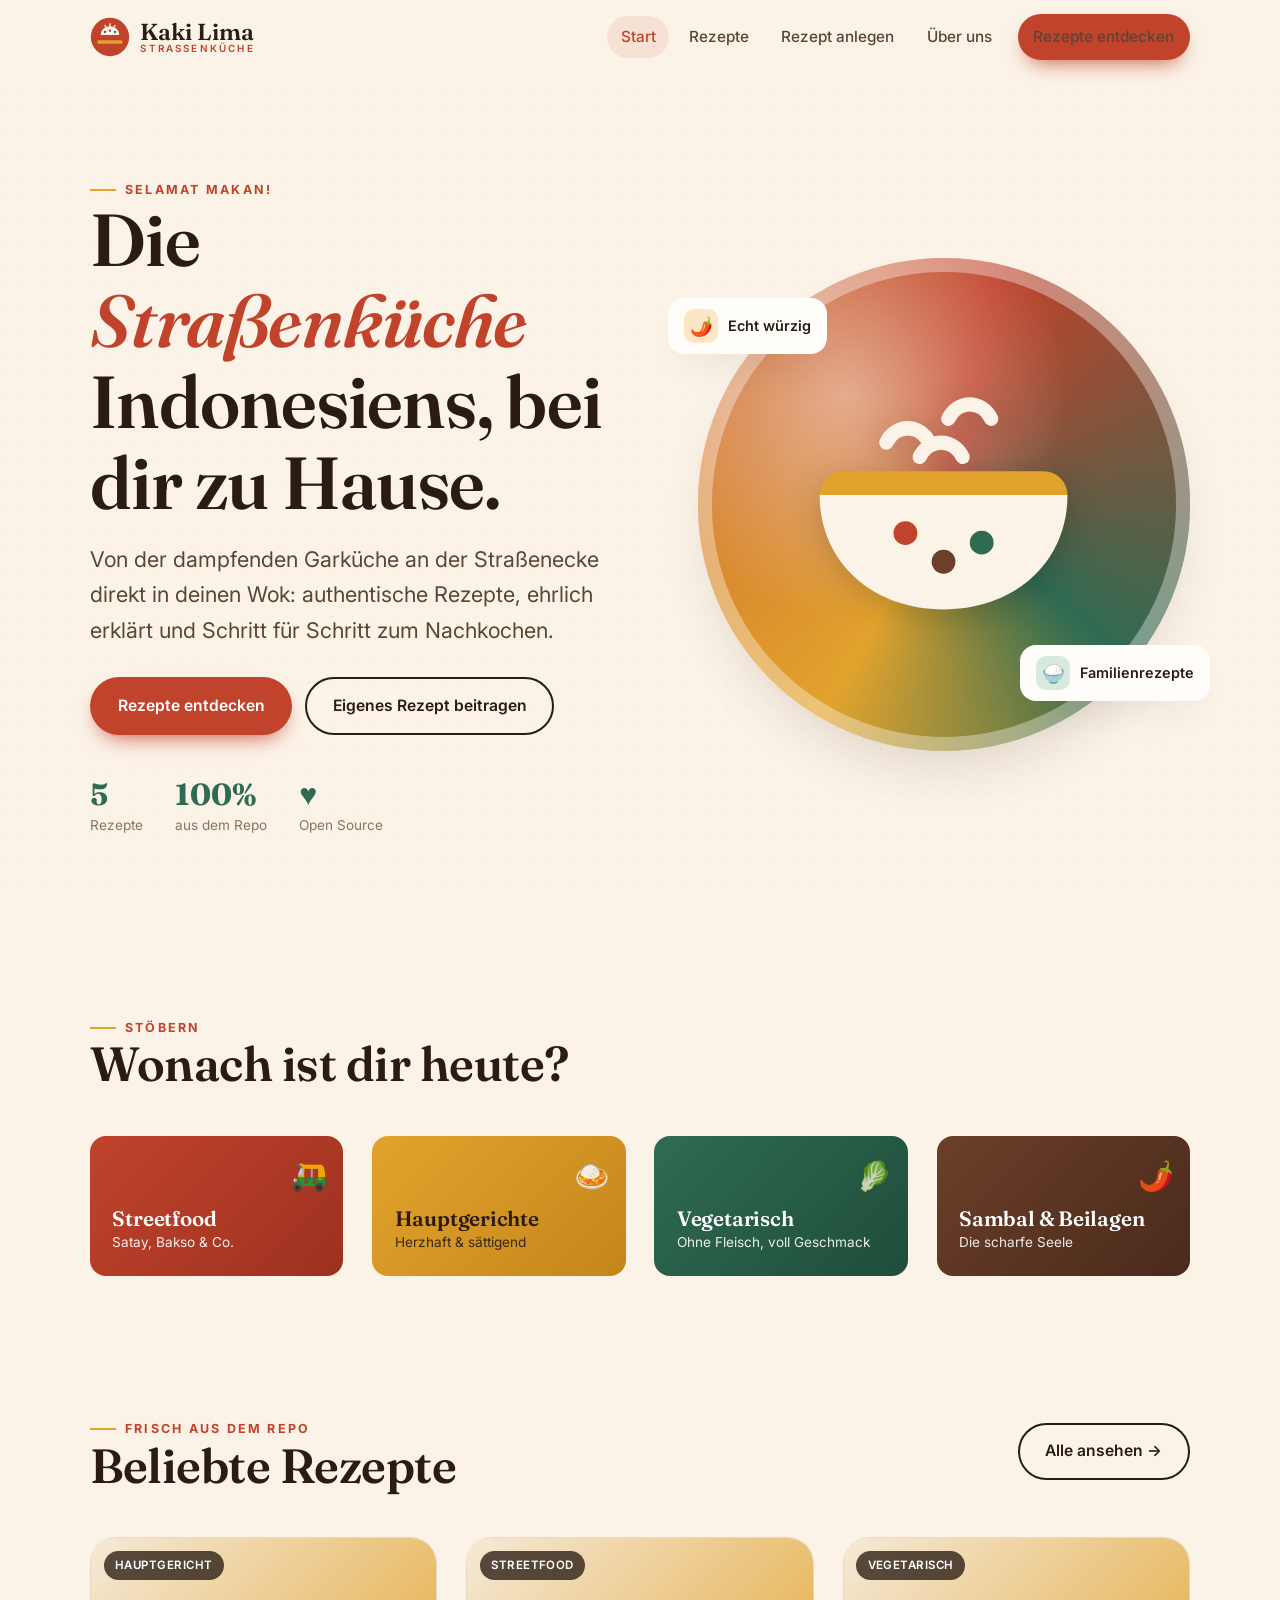
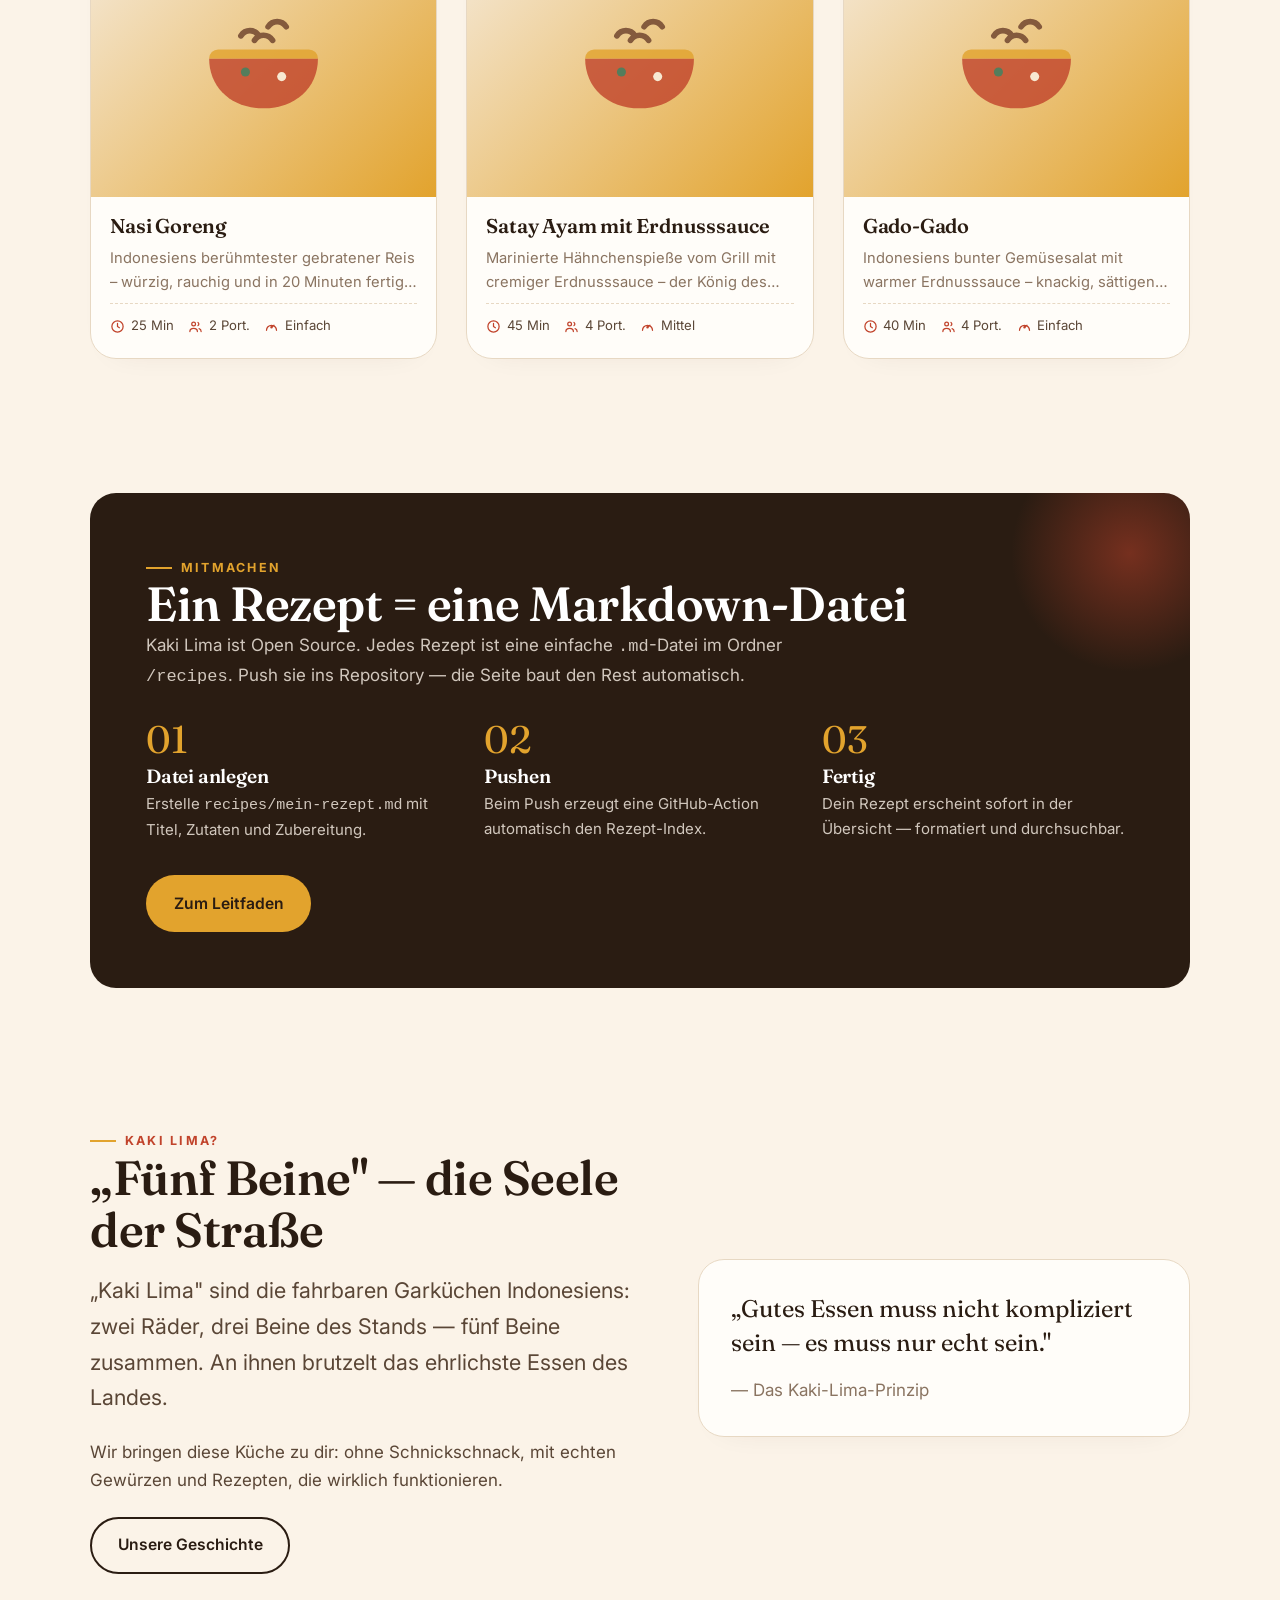
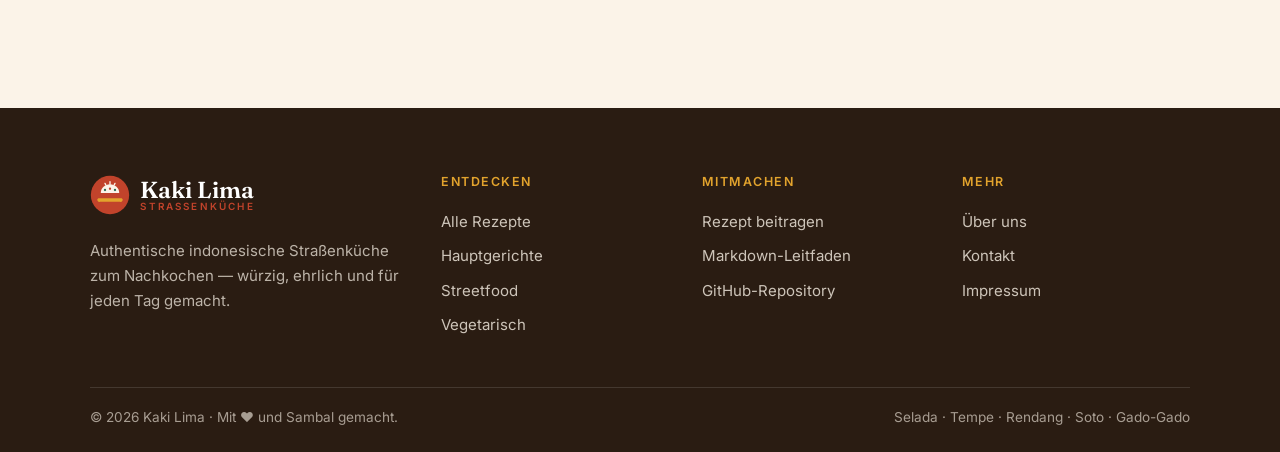
==== index.html @ 5ab4eb22 "Kaki Lima: Redesign mit Markdown-basiertem Rezept-System Neue statische Website für die indonesische" ====
<!DOCTYPE html>
<html lang="de">
<head>
  <meta charset="utf-8">
  <meta name="viewport" content="width=device-width, initial-scale=1">
  <title>Kaki Lima · Indonesische Straßenküche zum Nachkochen</title>
  <meta name="description" content="Würzige, ehrliche Rezepte der indonesischen Straßenküche — Nasi Goreng, Rendang, Satay & mehr. Zum Nachkochen für jeden Tag.">
  <link rel="icon" href="data:image/svg+xml,%3Csvg xmlns='http://www.w3.org/2000/svg' viewBox='0 0 48 48'%3E%3Ccircle cx='24' cy='24' r='23' fill='%23c1432b'/%3E%3Cpath d='M10 28h28a2 2 0 0 1-2 4H12a2 2 0 0 1-2-4z' fill='%23e2a32d'/%3E%3C/svg%3E">
  <link rel="preconnect" href="https://fonts.googleapis.com">
  <link rel="preconnect" href="https://fonts.gstatic.com" crossorigin>
  <link href="https://fonts.googleapis.com/css2?family=Fraunces:ital,opsz,wght@0,9..144,500;0,9..144,600;1,9..144,500&family=Inter:wght@400;500;600;700&display=swap" rel="stylesheet">
  <link rel="stylesheet" href="css/styles.css">
</head>
<body>
  <div id="site-header-slot"></div>

  <main>
    <!-- Hero -->
    <section class="hero">
      <div class="wrap hero-grid">
        <div class="reveal">
          <p class="eyebrow">Selamat makan!</p>
          <h1>Die <span class="accent">Straßenküche</span> Indonesiens, bei dir zu&nbsp;Hause.</h1>
          <p class="lead">Von der dampfenden Garküche an der Straßenecke direkt in deinen Wok: authentische Rezepte, ehrlich erklärt und Schritt für Schritt zum Nachkochen.</p>
          <div class="hero-actions">
            <a class="btn btn--primary" href="rezepte.html">Rezepte entdecken</a>
            <a class="btn btn--ghost" href="leitfaden.html">Eigenes Rezept beitragen</a>
          </div>
          <div class="hero-stats">
            <div class="stat"><strong id="statCount">—</strong><span>Rezepte</span></div>
            <div class="stat"><strong>100%</strong><span>aus dem Repo</span></div>
            <div class="stat"><strong>♥</strong><span>Open Source</span></div>
          </div>
        </div>
        <div class="hero-visual reveal">
          <div class="hero-bowl">
            <svg viewBox="0 0 64 64" fill="none" aria-hidden="true">
              <path d="M6 30h52c0 14-11 24-26 24S6 44 6 30z" fill="#fbf3e8"/>
              <path d="M6 30h52a5 5 0 0 0-5-5H11a5 5 0 0 0-5 5z" fill="#e2a32d"/>
              <path d="M20 19c2-4 7-4 9 0M33 14c2-4 7-4 9 0M27 22c2-4 7-4 9 0" stroke="#fbf3e8" stroke-width="3" stroke-linecap="round"/>
              <circle cx="24" cy="38" r="2.5" fill="#c1432b"/>
              <circle cx="40" cy="40" r="2.5" fill="#2f6b52"/>
              <circle cx="32" cy="44" r="2.5" fill="#6b3f2a"/>
            </svg>
          </div>
          <div class="hero-badge hero-badge--a"><span class="dot" style="background:#fde6c4">🌶️</span> Echt würzig</div>
          <div class="hero-badge hero-badge--b"><span class="dot" style="background:#d7eadf">🍚</span> Familienrezepte</div>
        </div>
      </div>
    </section>

    <!-- Categories -->
    <section class="section--tight">
      <div class="wrap">
        <div class="section-head">
          <p class="eyebrow">Stöbern</p>
          <h2>Wonach ist dir heute?</h2>
        </div>
        <div class="grid grid--4">
          <a class="cat-tile reveal" href="rezepte.html?cat=Streetfood"><span class="ico">🛺</span><h3>Streetfood</h3><span>Satay, Bakso & Co.</span></a>
          <a class="cat-tile reveal" href="rezepte.html?cat=Hauptgericht"><span class="ico">🍛</span><h3>Hauptgerichte</h3><span>Herzhaft & sättigend</span></a>
          <a class="cat-tile reveal" href="rezepte.html?cat=Vegetarisch"><span class="ico">🥬</span><h3>Vegetarisch</h3><span>Ohne Fleisch, voll Geschmack</span></a>
          <a class="cat-tile reveal" href="rezepte.html?cat=Sambal &amp; Beilagen"><span class="ico">🌶️</span><h3>Sambal &amp; Beilagen</h3><span>Die scharfe Seele</span></a>
        </div>
      </div>
    </section>

    <!-- Featured recipes -->
    <section class="section--tight">
      <div class="wrap">
        <div class="toolbar">
          <div class="section-head" style="margin-bottom:0">
            <p class="eyebrow">Frisch aus dem Repo</p>
            <h2>Beliebte Rezepte</h2>
          </div>
          <a class="btn btn--ghost" href="rezepte.html">Alle ansehen →</a>
        </div>
        <div class="grid grid--3" id="featuredGrid"></div>
      </div>
    </section>

    <!-- How it works -->
    <section class="section--tight">
      <div class="wrap">
        <div class="band reveal">
          <p class="eyebrow" style="color:var(--c-turmeric)">Mitmachen</p>
          <h2>Ein Rezept = eine Markdown-Datei</h2>
          <p style="max-width:60ch">Kaki Lima ist Open Source. Jedes Rezept ist eine einfache <code>.md</code>-Datei im Ordner <code>/recipes</code>. Push sie ins Repository — die Seite baut den Rest automatisch.</p>
          <div class="steps">
            <div class="step">
              <div class="num">01</div>
              <h3>Datei anlegen</h3>
              <p>Erstelle <code>recipes/mein-rezept.md</code> mit Titel, Zutaten und Zubereitung.</p>
            </div>
            <div class="step">
              <div class="num">02</div>
              <h3>Pushen</h3>
              <p>Beim Push erzeugt eine GitHub-Action automatisch den Rezept-Index.</p>
            </div>
            <div class="step">
              <div class="num">03</div>
              <h3>Fertig</h3>
              <p>Dein Rezept erscheint sofort in der Übersicht — formatiert und durchsuchbar.</p>
            </div>
          </div>
          <div style="margin-top:2rem"><a class="btn btn--gold" href="leitfaden.html">Zum Leitfaden</a></div>
        </div>
      </div>
    </section>

    <!-- Story strip -->
    <section class="section--tight">
      <div class="wrap hero-grid" style="align-items:center">
        <div class="reveal">
          <p class="eyebrow">Kaki Lima?</p>
          <h2>„Fünf Beine" — die Seele der Straße</h2>
          <p class="lead" style="margin-block:1rem 1.4rem">„Kaki Lima" sind die fahrbaren Garküchen Indonesiens: zwei Räder, drei Beine des Stands — fünf Beine zusammen. An ihnen brutzelt das ehrlichste Essen des Landes.</p>
          <p>Wir bringen diese Küche zu dir: ohne Schnickschnack, mit echten Gewürzen und Rezepten, die wirklich funktionieren.</p>
          <p style="margin-top:1.4rem"><a class="btn btn--ghost" href="ueber-uns.html">Unsere Geschichte</a></p>
        </div>
        <div class="reveal">
          <div class="card" style="padding:2rem">
            <blockquote style="font-family:var(--f-display);font-size:1.5rem;line-height:1.4;color:var(--c-ink)">„Gutes Essen muss nicht kompliziert sein — es muss nur echt sein."</blockquote>
            <p style="margin-top:1rem;color:var(--c-muted)">— Das Kaki-Lima-Prinzip</p>
          </div>
        </div>
      </div>
    </section>
  </main>

  <div id="site-footer-slot"></div>

  <script src="js/markdown.js"></script>
  <script src="js/site.js"></script>
  <script src="js/recipes-data.js"></script>
  <script src="js/home.js"></script>
</body>
</html>
---- css/styles.css ----
/* =========================================================================
   Kaki Lima — Indonesische Straßenküche
   Design system & global styles
   ========================================================================= */

/* ---------- Design tokens ---------- */
:root {
  /* Spice palette */
  --c-cream:      #fbf3e8;
  --c-cream-2:    #f5e9d7;
  --c-paper:      #fffdf9;
  --c-ink:        #2a1c12;
  --c-ink-soft:   #5a4636;
  --c-muted:      #8a7461;

  --c-chili:      #c1432b;   /* primary  – sambal red      */
  --c-chili-dk:   #9c3120;
  --c-turmeric:   #e2a32d;   /* secondary – kurkuma gold   */
  --c-turmeric-dk:#c4861a;
  --c-pandan:     #2f6b52;   /* accent   – pandan green    */
  --c-pandan-dk:  #1f4d3a;
  --c-clove:      #6b3f2a;   /* warm brown                 */

  --c-line:       #e7d8c3;
  --c-shadow:     rgba(60, 36, 18, 0.12);
  --c-shadow-lg:  rgba(60, 36, 18, 0.18);

  /* Type */
  --f-display: "Fraunces", "Georgia", serif;
  --f-body:    "Inter", system-ui, -apple-system, "Segoe UI", sans-serif;

  /* Rhythm */
  --maxw: 1180px;
  --radius:   16px;
  --radius-sm: 10px;
  --radius-lg: 26px;

  --space-1: .35rem;
  --space-2: .7rem;
  --space-3: 1.1rem;
  --space-4: 1.8rem;
  --space-5: 2.8rem;
  --space-6: 4.2rem;
  --space-7: 6.5rem;

  --ease: cubic-bezier(.2, .7, .2, 1);
}

/* ---------- Reset ---------- */
*, *::before, *::after { box-sizing: border-box; }
* { margin: 0; }
html { scroll-behavior: smooth; -webkit-text-size-adjust: 100%; }
body {
  font-family: var(--f-body);
  color: var(--c-ink);
  background: var(--c-cream);
  line-height: 1.65;
  font-size: 17px;
  -webkit-font-smoothing: antialiased;
  text-rendering: optimizeLegibility;
  overflow-x: hidden;
}
img, svg { display: block; max-width: 100%; }
a { color: inherit; text-decoration: none; }
button { font: inherit; cursor: pointer; }
ul { list-style: none; padding: 0; }

/* ---------- Batik-ish background texture ---------- */
body::before {
  content: "";
  position: fixed;
  inset: 0;
  z-index: -1;
  pointer-events: none;
  opacity: .5;
  background-image:
    radial-gradient(circle at 1px 1px, rgba(107, 63, 42, .07) 1px, transparent 0);
  background-size: 22px 22px;
}

/* ---------- Layout helpers ---------- */
.wrap { width: 100%; max-width: var(--maxw); margin-inline: auto; padding-inline: clamp(1.1rem, 4vw, 2.5rem); }
.section { padding-block: var(--space-7); }
.section--tight { padding-block: var(--space-6); }
.center { text-align: center; }
.flow > * + * { margin-top: var(--space-3); }

/* ---------- Typography ---------- */
h1, h2, h3, h4 { font-family: var(--f-display); font-weight: 600; line-height: 1.1; letter-spacing: -.01em; color: var(--c-ink); }
h1 { font-size: clamp(2.6rem, 6vw, 4.6rem); }
h2 { font-size: clamp(2rem, 4vw, 3rem); }
h3 { font-size: clamp(1.3rem, 2.4vw, 1.7rem); }
p  { color: var(--c-ink-soft); }
.lead { font-size: clamp(1.1rem, 2vw, 1.35rem); color: var(--c-ink-soft); max-width: 60ch; }

.eyebrow {
  font-family: var(--f-body);
  font-weight: 700;
  text-transform: uppercase;
  letter-spacing: .18em;
  font-size: .78rem;
  color: var(--c-chili);
  display: inline-flex;
  align-items: center;
  gap: .55rem;
}
.eyebrow::before {
  content: "";
  width: 26px; height: 2px;
  background: var(--c-turmeric);
  display: inline-block;
}

.section-head { max-width: 56ch; margin-bottom: var(--space-5); }
.section-head.center { margin-inline: auto; }

/* ---------- Buttons ---------- */
.btn {
  display: inline-flex; align-items: center; justify-content: center; gap: .6rem;
  padding: .85rem 1.6rem;
  border-radius: 999px;
  font-weight: 600;
  font-size: .98rem;
  border: 2px solid transparent;
  transition: transform .25s var(--ease), box-shadow .25s var(--ease), background .25s, color .25s;
  white-space: nowrap;
}
.btn:active { transform: translateY(1px); }
.btn--primary { background: var(--c-chili); color: #fff; box-shadow: 0 10px 22px -10px var(--c-chili); }
.btn--primary:hover { background: var(--c-chili-dk); transform: translateY(-2px); box-shadow: 0 16px 28px -12px var(--c-chili); }
.btn--ghost { background: transparent; border-color: var(--c-ink); color: var(--c-ink); }
.btn--ghost:hover { background: var(--c-ink); color: var(--c-cream); transform: translateY(-2px); }
.btn--gold { background: var(--c-turmeric); color: var(--c-ink); }
.btn--gold:hover { background: var(--c-turmeric-dk); transform: translateY(-2px); }

/* ---------- Header / nav ---------- */
.site-header {
  position: sticky; top: 0; z-index: 50;
  background: color-mix(in srgb, var(--c-cream) 88%, transparent);
  backdrop-filter: blur(10px);
  border-bottom: 1px solid transparent;
  transition: border-color .3s, box-shadow .3s, background .3s;
}
.site-header.is-scrolled {
  border-bottom-color: var(--c-line);
  box-shadow: 0 6px 24px -18px var(--c-shadow-lg);
}
.nav { display: flex; align-items: center; justify-content: space-between; gap: 1rem; padding-block: .9rem; }
.brand { display: inline-flex; align-items: center; gap: .65rem; font-family: var(--f-display); font-weight: 600; font-size: 1.45rem; color: var(--c-ink); }
.brand .brand-mark { flex: 0 0 auto; }
.brand small { display: block; font-family: var(--f-body); font-weight: 600; font-size: .62rem; letter-spacing: .22em; text-transform: uppercase; color: var(--c-chili); margin-top: 1px; }
.brand-name { line-height: 1; }

.nav-links { display: flex; align-items: center; gap: .35rem; }
.nav-links a {
  padding: .5rem .85rem; border-radius: 999px; font-weight: 500; font-size: .96rem; color: var(--c-ink-soft);
  transition: color .2s, background .2s;
}
.nav-links a:hover { color: var(--c-ink); background: var(--c-cream-2); }
.nav-links a.is-active { color: var(--c-chili); background: color-mix(in srgb, var(--c-chili) 10%, transparent); }
.nav-cta { margin-left: .4rem; }

.nav-toggle { display: none; background: none; border: 0; padding: .4rem; color: var(--c-ink); }
.nav-toggle svg { width: 28px; height: 28px; }

/* ---------- Hero ---------- */
.hero { position: relative; overflow: hidden; padding-block: clamp(3rem, 8vw, 6rem) var(--space-7); }
.hero-grid { display: grid; grid-template-columns: 1.05fr .95fr; gap: clamp(2rem, 5vw, 4rem); align-items: center; }
.hero h1 { margin-bottom: var(--space-3); }
.hero h1 .accent { color: var(--c-chili); font-style: italic; }
.hero .lead { margin-bottom: var(--space-4); }
.hero-actions { display: flex; flex-wrap: wrap; gap: .8rem; }
.hero-stats { display: flex; gap: 2rem; margin-top: var(--space-5); }
.hero-stats .stat strong { font-family: var(--f-display); font-size: 1.9rem; color: var(--c-pandan); display: block; line-height: 1; }
.hero-stats .stat span { font-size: .85rem; color: var(--c-muted); }

.hero-visual { position: relative; }
.hero-bowl {
  aspect-ratio: 1; border-radius: 50%;
  background:
    radial-gradient(circle at 30% 28%, #fff7, transparent 45%),
    conic-gradient(from 210deg, var(--c-turmeric), var(--c-chili) 45%, var(--c-pandan) 78%, var(--c-turmeric));
  box-shadow: 0 30px 60px -24px var(--c-shadow-lg), inset 0 0 0 14px rgba(255,255,255,.35);
  display: grid; place-items: center;
  position: relative;
  animation: floaty 7s var(--ease) infinite;
}
.hero-bowl svg { width: 62%; height: 62%; filter: drop-shadow(0 8px 16px rgba(0,0,0,.18)); }
.hero-badge {
  position: absolute; background: var(--c-paper); border-radius: var(--radius);
  box-shadow: 0 18px 40px -20px var(--c-shadow-lg); padding: .7rem 1rem; display: flex; align-items: center; gap: .6rem;
  font-weight: 600; font-size: .9rem;
}
.hero-badge .dot { width: 34px; height: 34px; border-radius: 10px; display: grid; place-items: center; font-size: 1.15rem; }
.hero-badge--a { top: 8%; left: -6%; animation: floaty 6s var(--ease) infinite; }
.hero-badge--b { bottom: 10%; right: -4%; animation: floaty 8s var(--ease) infinite reverse; }

@keyframes floaty { 0%,100% { transform: translateY(0); } 50% { transform: translateY(-12px); } }

/* ---------- Generic cards ---------- */
.grid { display: grid; gap: clamp(1.1rem, 2.5vw, 1.8rem); }
.grid--3 { grid-template-columns: repeat(3, 1fr); }
.grid--2 { grid-template-columns: repeat(2, 1fr); }
.grid--4 { grid-template-columns: repeat(4, 1fr); }

.card {
  background: var(--c-paper); border: 1px solid var(--c-line); border-radius: var(--radius-lg);
  overflow: hidden; box-shadow: 0 14px 30px -26px var(--c-shadow);
  transition: transform .3s var(--ease), box-shadow .3s var(--ease), border-color .3s;
  display: flex; flex-direction: column;
}
.card:hover { transform: translateY(-6px); box-shadow: 0 26px 46px -28px var(--c-shadow-lg); border-color: var(--c-turmeric); }

/* ---------- Recipe cards ---------- */
.recipe-card { height: 100%; }
.recipe-card a { display: flex; flex-direction: column; height: 100%; }
.recipe-card .thumb {
  aspect-ratio: 4/3; position: relative; overflow: hidden;
  background: linear-gradient(135deg, var(--c-cream-2), var(--c-turmeric));
}
.recipe-card .thumb img { width: 100%; height: 100%; object-fit: cover; transition: transform .5s var(--ease); }
.recipe-card:hover .thumb img { transform: scale(1.06); }
.recipe-card .thumb .ph { width: 100%; height: 100%; display: grid; place-items: center; }
.recipe-card .thumb .ph svg { width: 42%; opacity: .8; }
.recipe-card .cat-pill {
  position: absolute; top: .8rem; left: .8rem;
  background: color-mix(in srgb, var(--c-ink) 78%, transparent); color: #fff;
  font-size: .72rem; font-weight: 600; letter-spacing: .04em; text-transform: uppercase;
  padding: .3rem .7rem; border-radius: 999px; backdrop-filter: blur(4px);
}
.recipe-card .body { padding: 1.1rem 1.2rem 1.3rem; display: flex; flex-direction: column; gap: .55rem; flex: 1; }
.recipe-card h3 { font-size: 1.25rem; }
.recipe-card p { font-size: .92rem; color: var(--c-muted); display: -webkit-box; -webkit-line-clamp: 2; -webkit-box-orient: vertical; overflow: hidden; }
.recipe-meta { display: flex; flex-wrap: wrap; gap: .9rem; margin-top: auto; padding-top: .7rem; border-top: 1px dashed var(--c-line); font-size: .82rem; color: var(--c-ink-soft); }
.recipe-meta span { display: inline-flex; align-items: center; gap: .35rem; }
.recipe-meta svg { width: 15px; height: 15px; color: var(--c-chili); }

/* ---------- Filters / search ---------- */
.toolbar { display: flex; flex-wrap: wrap; gap: 1rem; align-items: center; justify-content: space-between; margin-bottom: var(--space-5); }
.search {
  display: flex; align-items: center; gap: .6rem; background: var(--c-paper);
  border: 1px solid var(--c-line); border-radius: 999px; padding: .6rem 1.1rem; min-width: min(340px, 100%);
  transition: border-color .2s, box-shadow .2s;
}
.search:focus-within { border-color: var(--c-chili); box-shadow: 0 0 0 4px color-mix(in srgb, var(--c-chili) 14%, transparent); }
.search svg { width: 18px; height: 18px; color: var(--c-muted); flex: 0 0 auto; }
.search input { border: 0; outline: 0; background: transparent; flex: 1; font-size: .98rem; color: var(--c-ink); }
.chips { display: flex; flex-wrap: wrap; gap: .5rem; }
.chip {
  border: 1px solid var(--c-line); background: var(--c-paper); color: var(--c-ink-soft);
  padding: .45rem 1rem; border-radius: 999px; font-size: .88rem; font-weight: 500;
  transition: all .2s;
}
.chip:hover { border-color: var(--c-turmeric); color: var(--c-ink); }
.chip.is-active { background: var(--c-ink); color: var(--c-cream); border-color: var(--c-ink); }

.result-count { color: var(--c-muted); font-size: .9rem; margin-bottom: var(--space-3); }

/* Loading & empty states */
.state { text-align: center; padding: var(--space-6) 1rem; color: var(--c-muted); }
.state svg { width: 56px; opacity: .5; margin: 0 auto var(--space-3); }
.skeleton { background: var(--c-paper); border: 1px solid var(--c-line); border-radius: var(--radius-lg); height: 340px; overflow: hidden; position: relative; }
.skeleton::after { content: ""; position: absolute; inset: 0; background: linear-gradient(90deg, transparent, rgba(255,255,255,.65), transparent); transform: translateX(-100%); animation: shimmer 1.4s infinite; }
@keyframes shimmer { 100% { transform: translateX(100%); } }

/* ---------- Feature band ---------- */
.band { background: var(--c-ink); color: var(--c-cream); border-radius: var(--radius-lg); padding: clamp(2rem, 5vw, 3.5rem); position: relative; overflow: hidden; }
.band::after { content: ""; position: absolute; right: -60px; top: -60px; width: 240px; height: 240px; border-radius: 50%; background: radial-gradient(circle, var(--c-chili), transparent 70%); opacity: .5; }
.band h2 { color: #fff; }
.band p { color: color-mix(in srgb, var(--c-cream) 80%, transparent); }
.steps { display: grid; grid-template-columns: repeat(3, 1fr); gap: 1.6rem; margin-top: var(--space-4); }
.step .num { font-family: var(--f-display); font-size: 2.4rem; color: var(--c-turmeric); line-height: 1; }
.step h3 { color: #fff; font-size: 1.2rem; margin-block: .5rem .3rem; }
.step p { font-size: .94rem; }

/* ---------- Category tiles ---------- */
.cat-tile { position: relative; border-radius: var(--radius); padding: 1.4rem; min-height: 140px; display: flex; flex-direction: column; justify-content: flex-end; color: #fff; overflow: hidden; transition: transform .3s var(--ease); }
.cat-tile:hover { transform: translateY(-4px); }
.cat-tile h3 { color: #fff; font-size: 1.3rem; }
.cat-tile span { font-size: .85rem; opacity: .9; }
.cat-tile .ico { position: absolute; top: 1rem; right: 1rem; font-size: 1.8rem; opacity: .85; }
.cat-tile:nth-child(1) { background: linear-gradient(135deg, var(--c-chili), var(--c-chili-dk)); }
.cat-tile:nth-child(2) { background: linear-gradient(135deg, var(--c-turmeric), var(--c-turmeric-dk)); color: var(--c-ink); }
.cat-tile:nth-child(2) h3 { color: var(--c-ink); }
.cat-tile:nth-child(3) { background: linear-gradient(135deg, var(--c-pandan), var(--c-pandan-dk)); }
.cat-tile:nth-child(4) { background: linear-gradient(135deg, var(--c-clove), #4a2a1a); }

/* ---------- Single recipe ---------- */
.recipe-hero { display: grid; grid-template-columns: 1fr 1fr; gap: clamp(1.5rem, 4vw, 3rem); align-items: center; margin-bottom: var(--space-6); }
.recipe-hero .media { aspect-ratio: 4/3; border-radius: var(--radius-lg); overflow: hidden; box-shadow: 0 30px 60px -30px var(--c-shadow-lg); background: linear-gradient(135deg, var(--c-cream-2), var(--c-turmeric)); }
.recipe-hero .media img { width: 100%; height: 100%; object-fit: cover; }
.recipe-hero .media .ph { display: grid; place-items: center; height: 100%; }
.recipe-hero .media .ph svg { width: 40%; opacity: .7; }
.recipe-hero h1 { font-size: clamp(2.2rem, 5vw, 3.6rem); margin-block: .6rem 1rem; }
.crumbs { font-size: .88rem; color: var(--c-muted); display: flex; gap: .5rem; align-items: center; }
.crumbs a:hover { color: var(--c-chili); }

.facts { display: flex; flex-wrap: wrap; gap: 1.6rem; margin-top: var(--space-4); padding: 1.2rem 1.4rem; background: var(--c-paper); border: 1px solid var(--c-line); border-radius: var(--radius); }
.fact { display: flex; align-items: center; gap: .65rem; }
.fact .fi { width: 40px; height: 40px; border-radius: 12px; display: grid; place-items: center; background: color-mix(in srgb, var(--c-turmeric) 22%, transparent); color: var(--c-chili-dk); }
.fact .fi svg { width: 20px; height: 20px; }
.fact b { display: block; font-size: 1rem; color: var(--c-ink); }
.fact small { color: var(--c-muted); font-size: .78rem; text-transform: uppercase; letter-spacing: .06em; }

.recipe-tags { display: flex; flex-wrap: wrap; gap: .5rem; margin-top: var(--space-3); }
.tag { font-size: .82rem; background: var(--c-cream-2); color: var(--c-ink-soft); padding: .3rem .8rem; border-radius: 999px; }

/* recipe body layout */
.recipe-layout { display: grid; grid-template-columns: minmax(0, 1fr) minmax(0, 1.4fr); gap: clamp(1.6rem, 4vw, 3.4rem); align-items: start; }
.ingredients-box {
  position: sticky; top: 90px;
  background: var(--c-paper); border: 1px solid var(--c-line); border-radius: var(--radius-lg);
  padding: 1.6rem; box-shadow: 0 18px 40px -34px var(--c-shadow);
}
.ingredients-box h2 { font-size: 1.5rem; margin-bottom: 1rem; }
.markdown-body h2 { font-size: 1.7rem; margin-block: var(--space-4) var(--space-2); padding-bottom: .4rem; border-bottom: 2px solid var(--c-line); }
.markdown-body h3 { margin-block: var(--space-3) var(--space-1); }
.markdown-body p { margin-bottom: 1rem; }
.markdown-body ul, .markdown-body ol { padding-left: 0; margin-bottom: 1.2rem; }
.markdown-body ul li, .markdown-body ol li { position: relative; padding-left: 2.2rem; margin-bottom: .7rem; color: var(--c-ink-soft); }
.markdown-body ol { counter-reset: step; }
.markdown-body ol li::before {
  counter-increment: step; content: counter(step);
  position: absolute; left: 0; top: -1px;
  width: 1.7rem; height: 1.7rem; border-radius: 50%;
  background: var(--c-chili); color: #fff; font-size: .85rem; font-weight: 700;
  display: grid; place-items: center; font-family: var(--f-body);
}
.markdown-body ul li::before {
  content: ""; position: absolute; left: .55rem; top: .65rem;
  width: 8px; height: 8px; border-radius: 50%; background: var(--c-turmeric);
}
.ingredients-box ul li { padding-left: 1.7rem; border-bottom: 1px dashed var(--c-line); padding-bottom: .6rem; }
.markdown-body blockquote {
  border-left: 4px solid var(--c-turmeric); background: var(--c-cream-2);
  padding: 1rem 1.2rem; border-radius: 0 var(--radius-sm) var(--radius-sm) 0; margin-bottom: 1.2rem; font-style: italic;
}
.markdown-body img { border-radius: var(--radius); margin-block: 1.2rem; }
.markdown-body a { color: var(--c-chili); text-decoration: underline; text-underline-offset: 3px; }
.markdown-body code { background: var(--c-cream-2); padding: .1em .4em; border-radius: 5px; font-size: .9em; }
.markdown-body strong { color: var(--c-ink); }
.markdown-body table { width: 100%; border-collapse: collapse; margin-bottom: 1.2rem; }
.markdown-body th, .markdown-body td { text-align: left; padding: .6rem .8rem; border-bottom: 1px solid var(--c-line); }
.markdown-body th { font-family: var(--f-display); }

.recipe-foot { margin-top: var(--space-6); padding-top: var(--space-4); border-top: 1px solid var(--c-line); display: flex; flex-wrap: wrap; gap: 1rem; justify-content: space-between; align-items: center; }

/* ---------- Prose pages (guide/about) ---------- */
.prose { max-width: 75ch; margin-inline: auto; }
.prose h2 { margin-block: var(--space-5) var(--space-2); }
.prose h3 { margin-block: var(--space-4) var(--space-1); }
.prose p, .prose li { color: var(--c-ink-soft); }
.prose ul { padding-left: 1.4rem; list-style: disc; margin-bottom: 1.2rem; }
.prose ol { padding-left: 1.4rem; margin-bottom: 1.2rem; }
.prose li { margin-bottom: .5rem; }
.prose pre {
  background: var(--c-ink); color: #f3e9da; padding: 1.3rem 1.5rem; border-radius: var(--radius);
  overflow-x: auto; font-size: .9rem; line-height: 1.6; margin-block: 1.2rem;
  font-family: "SFMono-Regular", ui-monospace, "Menlo", monospace;
}
.prose pre code { background: none; color: inherit; padding: 0; }
.prose code { background: var(--c-cream-2); padding: .12em .4em; border-radius: 5px; font-size: .88em; }
.prose blockquote { border-left: 4px solid var(--c-turmeric); background: var(--c-cream-2); padding: 1rem 1.3rem; border-radius: 0 var(--radius-sm) var(--radius-sm) 0; margin-block: 1.2rem; }
.prose a { color: var(--c-chili); text-decoration: underline; text-underline-offset: 3px; }
.prose table { width: 100%; border-collapse: collapse; margin-block: 1.2rem; font-size: .95rem; }
.prose th, .prose td { text-align: left; padding: .6rem .9rem; border-bottom: 1px solid var(--c-line); }
.prose th { background: var(--c-cream-2); font-family: var(--f-display); }

.callout { background: color-mix(in srgb, var(--c-pandan) 10%, var(--c-paper)); border: 1px solid color-mix(in srgb, var(--c-pandan) 30%, transparent); border-left: 4px solid var(--c-pandan); border-radius: var(--radius-sm); padding: 1.1rem 1.3rem; margin-block: 1.4rem; }
.callout strong { color: var(--c-pandan-dk); }

/* ---------- Page header ---------- */
.page-head { text-align: center; padding-block: var(--space-6) var(--space-4); }
.page-head .lead { margin-inline: auto; }

/* ---------- Newsletter / CTA ---------- */
.cta-band { background: linear-gradient(135deg, var(--c-chili), var(--c-clove)); color: #fff; border-radius: var(--radius-lg); padding: clamp(2.2rem, 5vw, 3.6rem); text-align: center; }
.cta-band h2 { color: #fff; }
.cta-band p { color: rgba(255,255,255,.85); max-width: 50ch; margin-inline: auto; }
.cta-form { display: flex; gap: .6rem; max-width: 460px; margin: var(--space-4) auto 0; flex-wrap: wrap; }
.cta-form input { flex: 1; min-width: 200px; border: 0; border-radius: 999px; padding: .85rem 1.3rem; font-size: 1rem; }

/* ---------- Footer ---------- */
.site-footer { background: var(--c-ink); color: var(--c-cream); margin-top: var(--space-6); padding-block: var(--space-6) var(--space-4); }
.footer-grid { display: grid; grid-template-columns: 1.4fr 1fr 1fr 1fr; gap: 2rem; }
.site-footer .brand { color: #fff; }
.site-footer p { color: color-mix(in srgb, var(--c-cream) 70%, transparent); font-size: .94rem; }
.footer-col h4 { font-family: var(--f-body); text-transform: uppercase; letter-spacing: .12em; font-size: .78rem; color: var(--c-turmeric); margin-bottom: 1rem; }
.footer-col a { display: block; color: color-mix(in srgb, var(--c-cream) 78%, transparent); font-size: .94rem; padding-block: .3rem; transition: color .2s; }
.footer-col a:hover { color: #fff; }
.footer-bottom { margin-top: var(--space-5); padding-top: var(--space-3); border-top: 1px solid rgba(255,255,255,.12); display: flex; flex-wrap: wrap; gap: 1rem; justify-content: space-between; font-size: .85rem; color: color-mix(in srgb, var(--c-cream) 60%, transparent); }

/* ---------- Reveal on scroll ---------- */
.reveal { opacity: 0; transform: translateY(22px); transition: opacity .7s var(--ease), transform .7s var(--ease); }
.reveal.is-in { opacity: 1; transform: none; }

/* ---------- Responsive ---------- */
@media (max-width: 920px) {
  .hero-grid { grid-template-columns: 1fr; }
  .hero-visual { max-width: 420px; margin-inline: auto; order: -1; }
  .recipe-hero { grid-template-columns: 1fr; }
  .recipe-hero .media { order: -1; }
  .recipe-layout { grid-template-columns: 1fr; }
  .ingredients-box { position: static; }
  .grid--3, .grid--4 { grid-template-columns: repeat(2, 1fr); }
  .steps { grid-template-columns: 1fr; }
  .footer-grid { grid-template-columns: 1fr 1fr; }
}
@media (max-width: 640px) {
  body { font-size: 16px; }
  .nav-links {
    position: fixed; inset: 64px 0 auto 0; flex-direction: column; align-items: stretch; gap: .2rem;
    background: var(--c-cream); padding: 1rem clamp(1.1rem, 4vw, 2.5rem) 1.6rem; border-bottom: 1px solid var(--c-line);
    box-shadow: 0 20px 40px -24px var(--c-shadow-lg);
    transform: translateY(-130%); transition: transform .35s var(--ease); z-index: 40;
  }
  .nav-links.is-open { transform: none; }
  .nav-links a { padding: .8rem 1rem; }
  .nav-toggle { display: inline-flex; }
  .nav-cta { display: none; }
  .grid--3, .grid--4, .grid--2 { grid-template-columns: 1fr; }
  .hero-stats { gap: 1.2rem; }
  .facts { gap: 1rem; }
}

@media (prefers-reduced-motion: reduce) {
  *, *::before, *::after { animation: none !important; transition: none !important; }
  html { scroll-behavior: auto; }
  .reveal { opacity: 1; transform: none; }
}
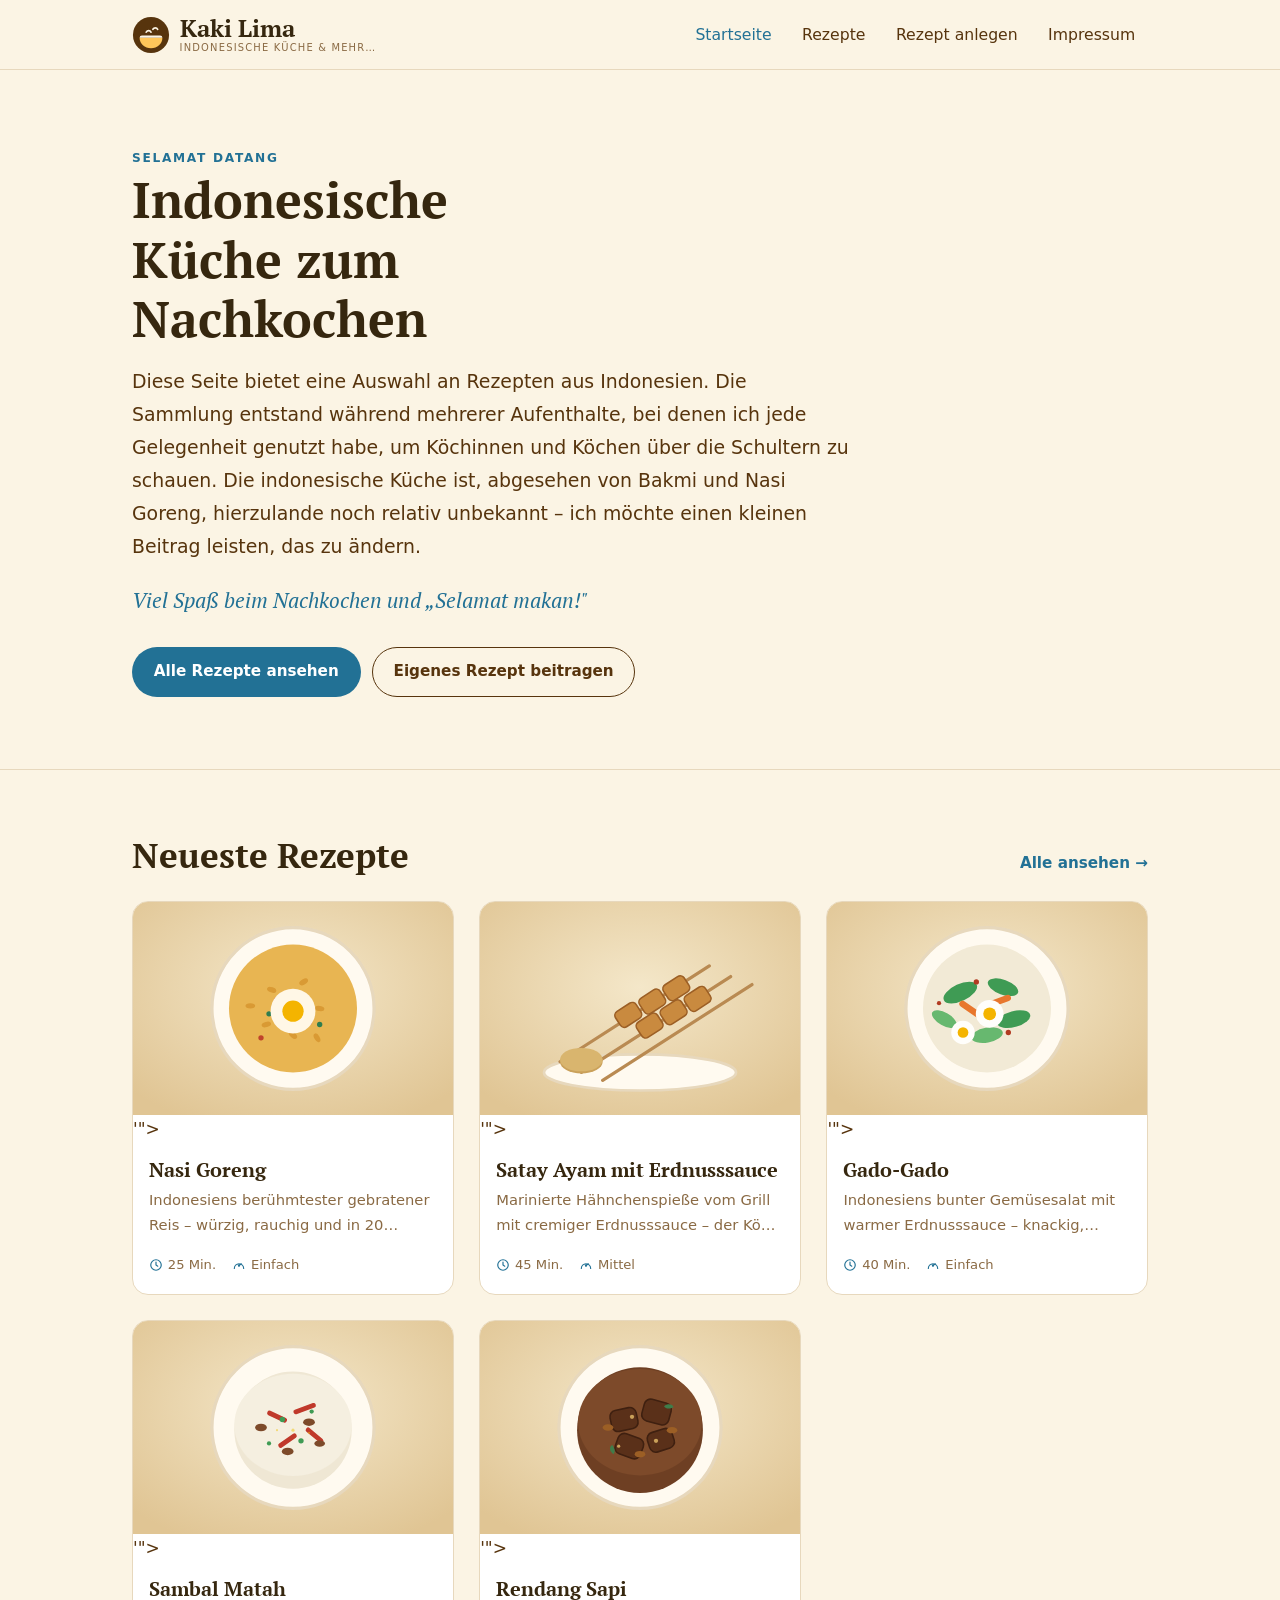
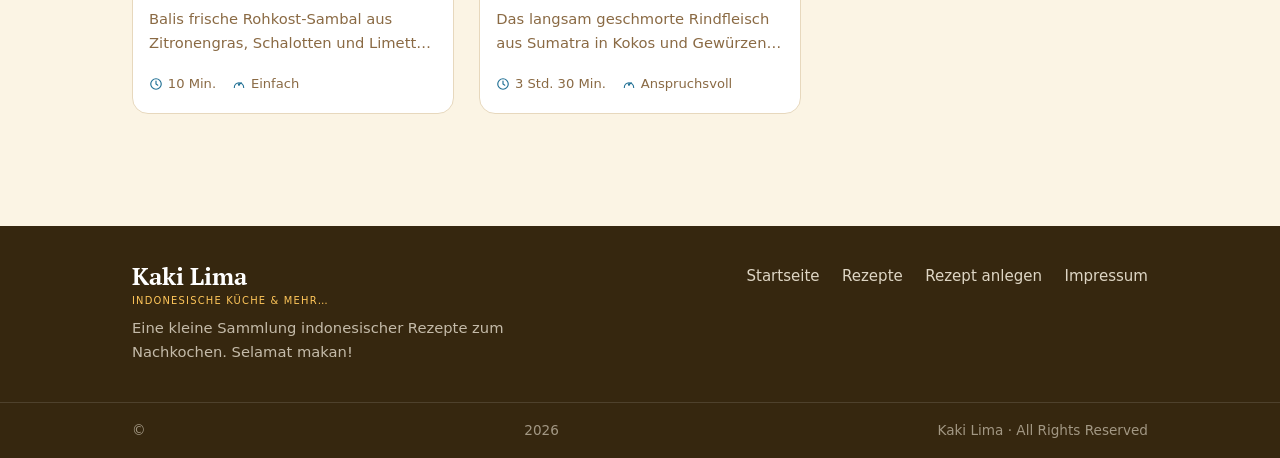
==== commit 2d524574: "Redesign: schlichter, warmer Rezeptblog (PT Serif) + Bilder Überarbeitung am Original kakilima.de or" ====
--- a/index.html
+++ b/index.html
@@ -3,134 +3,48 @@
 <head>
   <meta charset="utf-8">
   <meta name="viewport" content="width=device-width, initial-scale=1">
-  <title>Kaki Lima · Indonesische Straßenküche zum Nachkochen</title>
-  <meta name="description" content="Würzige, ehrliche Rezepte der indonesischen Straßenküche — Nasi Goreng, Rendang, Satay & mehr. Zum Nachkochen für jeden Tag.">
-  <link rel="icon" href="data:image/svg+xml,%3Csvg xmlns='http://www.w3.org/2000/svg' viewBox='0 0 48 48'%3E%3Ccircle cx='24' cy='24' r='23' fill='%23c1432b'/%3E%3Cpath d='M10 28h28a2 2 0 0 1-2 4H12a2 2 0 0 1-2-4z' fill='%23e2a32d'/%3E%3C/svg%3E">
+  <title>Kaki Lima – Indonesische Küche und mehr…</title>
+  <meta name="description" content="Eine Auswahl an Rezepten aus Indonesien zum Nachkochen. Selamat makan!">
+  <link rel="icon" href="data:image/svg+xml,%3Csvg xmlns='http://www.w3.org/2000/svg' viewBox='0 0 40 40'%3E%3Ccircle cx='20' cy='20' r='19' fill='%2357340d'/%3E%3Cpath d='M8 23h24c0 6.6-5.4 11-12 11S8 29.6 8 23z' fill='%23ffc65a'/%3E%3C/svg%3E">
   <link rel="preconnect" href="https://fonts.googleapis.com">
   <link rel="preconnect" href="https://fonts.gstatic.com" crossorigin>
-  <link href="https://fonts.googleapis.com/css2?family=Fraunces:ital,opsz,wght@0,9..144,500;0,9..144,600;1,9..144,500&family=Inter:wght@400;500;600;700&display=swap" rel="stylesheet">
+  <link href="https://fonts.googleapis.com/css2?family=PT+Serif:ital,wght@0,400;0,700;1,400;1,700&display=swap" rel="stylesheet">
   <link rel="stylesheet" href="css/styles.css">
 </head>
 <body>
   <div id="site-header-slot"></div>
 
   <main>
-    <!-- Hero -->
-    <section class="hero">
-      <div class="wrap hero-grid">
-        <div class="reveal">
-          <p class="eyebrow">Selamat makan!</p>
-          <h1>Die <span class="accent">Straßenküche</span> Indonesiens, bei dir zu&nbsp;Hause.</h1>
-          <p class="lead">Von der dampfenden Garküche an der Straßenecke direkt in deinen Wok: authentische Rezepte, ehrlich erklärt und Schritt für Schritt zum Nachkochen.</p>
-          <div class="hero-actions">
-            <a class="btn btn--primary" href="rezepte.html">Rezepte entdecken</a>
-            <a class="btn btn--ghost" href="leitfaden.html">Eigenes Rezept beitragen</a>
-          </div>
-          <div class="hero-stats">
-            <div class="stat"><strong id="statCount">—</strong><span>Rezepte</span></div>
-            <div class="stat"><strong>100%</strong><span>aus dem Repo</span></div>
-            <div class="stat"><strong>♥</strong><span>Open Source</span></div>
-          </div>
-        </div>
-        <div class="hero-visual reveal">
-          <div class="hero-bowl">
-            <svg viewBox="0 0 64 64" fill="none" aria-hidden="true">
-              <path d="M6 30h52c0 14-11 24-26 24S6 44 6 30z" fill="#fbf3e8"/>
-              <path d="M6 30h52a5 5 0 0 0-5-5H11a5 5 0 0 0-5 5z" fill="#e2a32d"/>
-              <path d="M20 19c2-4 7-4 9 0M33 14c2-4 7-4 9 0M27 22c2-4 7-4 9 0" stroke="#fbf3e8" stroke-width="3" stroke-linecap="round"/>
-              <circle cx="24" cy="38" r="2.5" fill="#c1432b"/>
-              <circle cx="40" cy="40" r="2.5" fill="#2f6b52"/>
-              <circle cx="32" cy="44" r="2.5" fill="#6b3f2a"/>
-            </svg>
-          </div>
-          <div class="hero-badge hero-badge--a"><span class="dot" style="background:#fde6c4">🌶️</span> Echt würzig</div>
-          <div class="hero-badge hero-badge--b"><span class="dot" style="background:#d7eadf">🍚</span> Familienrezepte</div>
+    <section class="intro">
+      <div class="wrap">
+        <span class="eyebrow">Selamat datang</span>
+        <h1>Indonesische Küche zum Nachkochen</h1>
+        <p>Diese Seite bietet eine Auswahl an Rezepten aus Indonesien. Die Sammlung entstand
+        während mehrerer Aufenthalte, bei denen ich jede Gelegenheit genutzt habe, um
+        Köchinnen und Köchen über die Schultern zu schauen. Die indonesische Küche ist,
+        abgesehen von Bakmi und Nasi Goreng, hierzulande noch relativ unbekannt – ich möchte
+        einen kleinen Beitrag leisten, das zu ändern.</p>
+        <p class="selamat">Viel Spaß beim Nachkochen und „Selamat makan!"</p>
+        <div class="intro-actions">
+          <a class="btn btn--primary" href="rezepte.html">Alle Rezepte ansehen</a>
+          <a class="btn btn--ghost" href="leitfaden.html">Eigenes Rezept beitragen</a>
         </div>
       </div>
     </section>
 
-    <!-- Categories -->
-    <section class="section--tight">
+    <section class="section">
       <div class="wrap">
-        <div class="section-head">
-          <p class="eyebrow">Stöbern</p>
-          <h2>Wonach ist dir heute?</h2>
+        <div class="head">
+          <h2>Neueste Rezepte</h2>
+          <a class="link" href="rezepte.html">Alle ansehen →</a>
         </div>
-        <div class="grid grid--4">
-          <a class="cat-tile reveal" href="rezepte.html?cat=Streetfood"><span class="ico">🛺</span><h3>Streetfood</h3><span>Satay, Bakso & Co.</span></a>
-          <a class="cat-tile reveal" href="rezepte.html?cat=Hauptgericht"><span class="ico">🍛</span><h3>Hauptgerichte</h3><span>Herzhaft & sättigend</span></a>
-          <a class="cat-tile reveal" href="rezepte.html?cat=Vegetarisch"><span class="ico">🥬</span><h3>Vegetarisch</h3><span>Ohne Fleisch, voll Geschmack</span></a>
-          <a class="cat-tile reveal" href="rezepte.html?cat=Sambal &amp; Beilagen"><span class="ico">🌶️</span><h3>Sambal &amp; Beilagen</h3><span>Die scharfe Seele</span></a>
-        </div>
-      </div>
-    </section>
-
-    <!-- Featured recipes -->
-    <section class="section--tight">
-      <div class="wrap">
-        <div class="toolbar">
-          <div class="section-head" style="margin-bottom:0">
-            <p class="eyebrow">Frisch aus dem Repo</p>
-            <h2>Beliebte Rezepte</h2>
-          </div>
-          <a class="btn btn--ghost" href="rezepte.html">Alle ansehen →</a>
-        </div>
-        <div class="grid grid--3" id="featuredGrid"></div>
-      </div>
-    </section>
-
-    <!-- How it works -->
-    <section class="section--tight">
-      <div class="wrap">
-        <div class="band reveal">
-          <p class="eyebrow" style="color:var(--c-turmeric)">Mitmachen</p>
-          <h2>Ein Rezept = eine Markdown-Datei</h2>
-          <p style="max-width:60ch">Kaki Lima ist Open Source. Jedes Rezept ist eine einfache <code>.md</code>-Datei im Ordner <code>/recipes</code>. Push sie ins Repository — die Seite baut den Rest automatisch.</p>
-          <div class="steps">
-            <div class="step">
-              <div class="num">01</div>
-              <h3>Datei anlegen</h3>
-              <p>Erstelle <code>recipes/mein-rezept.md</code> mit Titel, Zutaten und Zubereitung.</p>
-            </div>
-            <div class="step">
-              <div class="num">02</div>
-              <h3>Pushen</h3>
-              <p>Beim Push erzeugt eine GitHub-Action automatisch den Rezept-Index.</p>
-            </div>
-            <div class="step">
-              <div class="num">03</div>
-              <h3>Fertig</h3>
-              <p>Dein Rezept erscheint sofort in der Übersicht — formatiert und durchsuchbar.</p>
-            </div>
-          </div>
-          <div style="margin-top:2rem"><a class="btn btn--gold" href="leitfaden.html">Zum Leitfaden</a></div>
-        </div>
-      </div>
-    </section>
-
-    <!-- Story strip -->
-    <section class="section--tight">
-      <div class="wrap hero-grid" style="align-items:center">
-        <div class="reveal">
-          <p class="eyebrow">Kaki Lima?</p>
-          <h2>„Fünf Beine" — die Seele der Straße</h2>
-          <p class="lead" style="margin-block:1rem 1.4rem">„Kaki Lima" sind die fahrbaren Garküchen Indonesiens: zwei Räder, drei Beine des Stands — fünf Beine zusammen. An ihnen brutzelt das ehrlichste Essen des Landes.</p>
-          <p>Wir bringen diese Küche zu dir: ohne Schnickschnack, mit echten Gewürzen und Rezepten, die wirklich funktionieren.</p>
-          <p style="margin-top:1.4rem"><a class="btn btn--ghost" href="ueber-uns.html">Unsere Geschichte</a></p>
-        </div>
-        <div class="reveal">
-          <div class="card" style="padding:2rem">
-            <blockquote style="font-family:var(--f-display);font-size:1.5rem;line-height:1.4;color:var(--c-ink)">„Gutes Essen muss nicht kompliziert sein — es muss nur echt sein."</blockquote>
-            <p style="margin-top:1rem;color:var(--c-muted)">— Das Kaki-Lima-Prinzip</p>
-          </div>
-        </div>
+        <div class="grid" id="recipeGrid"></div>
       </div>
     </section>
   </main>
 
   <div id="site-footer-slot"></div>
 
-  <script src="js/markdown.js"></script>
   <script src="js/site.js"></script>
   <script src="js/recipes-data.js"></script>
   <script src="js/home.js"></script>
--- a/css/styles.css
+++ b/css/styles.css
@@ -1,430 +1,253 @@
 /* =========================================================================
-   Kaki Lima — Indonesische Straßenküche
-   Design system & global styles
+   Kaki Lima — Indonesische Küche & mehr…
+   Schlichter, warmer Rezeptblog. Editorial (PT Serif) + ruhige Brauntöne.
    ========================================================================= */
 
-/* ---------- Design tokens ---------- */
 :root {
-  /* Spice palette */
-  --c-cream:      #fbf3e8;
-  --c-cream-2:    #f5e9d7;
-  --c-paper:      #fffdf9;
-  --c-ink:        #2a1c12;
-  --c-ink-soft:   #5a4636;
-  --c-muted:      #8a7461;
-
-  --c-chili:      #c1432b;   /* primary  – sambal red      */
-  --c-chili-dk:   #9c3120;
-  --c-turmeric:   #e2a32d;   /* secondary – kurkuma gold   */
-  --c-turmeric-dk:#c4861a;
-  --c-pandan:     #2f6b52;   /* accent   – pandan green    */
-  --c-pandan-dk:  #1f4d3a;
-  --c-clove:      #6b3f2a;   /* warm brown                 */
-
-  --c-line:       #e7d8c3;
-  --c-shadow:     rgba(60, 36, 18, 0.12);
-  --c-shadow-lg:  rgba(60, 36, 18, 0.18);
-
-  /* Type */
-  --f-display: "Fraunces", "Georgia", serif;
-  --f-body:    "Inter", system-ui, -apple-system, "Segoe UI", sans-serif;
-
-  /* Rhythm */
-  --maxw: 1180px;
-  --radius:   16px;
-  --radius-sm: 10px;
-  --radius-lg: 26px;
-
-  --space-1: .35rem;
-  --space-2: .7rem;
-  --space-3: 1.1rem;
-  --space-4: 1.8rem;
-  --space-5: 2.8rem;
-  --space-6: 4.2rem;
-  --space-7: 6.5rem;
-
-  --ease: cubic-bezier(.2, .7, .2, 1);
-}
-
-/* ---------- Reset ---------- */
+  /* warm palette (aus dem Original abgeleitet) */
+  --paper:    #ffffff;
+  --cream:    #fbf4e4;
+  --cream-2:  #f4e9d2;
+  --amber:    #ffc65a;
+  --amber-dk: #e3a52f;
+  --brown:    #57340d;   /* Fließtext  */
+  --brown-dk: #36270f;   /* Überschriften */
+  --brown-soft:#8a6a44;  /* gedämpft   */
+  --teal:     #227195;   /* Akzent/Links */
+  --teal-dk:  #195a78;
+  --line:     #e7d8bd;
+  --shadow:   rgba(54, 39, 15, .10);
+
+  --f-serif: "PT Serif", Georgia, "Times New Roman", serif;
+  --f-sans:  system-ui, -apple-system, "Segoe UI", Roboto, Helvetica, Arial, sans-serif;
+
+  --maxw: 1080px;
+  --maxw-narrow: 760px;
+  --radius: 10px;
+  --radius-lg: 16px;
+}
+
 *, *::before, *::after { box-sizing: border-box; }
 * { margin: 0; }
-html { scroll-behavior: smooth; -webkit-text-size-adjust: 100%; }
+html { -webkit-text-size-adjust: 100%; scroll-behavior: smooth; }
 body {
-  font-family: var(--f-body);
-  color: var(--c-ink);
-  background: var(--c-cream);
+  font-family: var(--f-sans);
+  color: var(--brown);
+  background: var(--cream);
   line-height: 1.65;
   font-size: 17px;
   -webkit-font-smoothing: antialiased;
-  text-rendering: optimizeLegibility;
-  overflow-x: hidden;
 }
 img, svg { display: block; max-width: 100%; }
-a { color: inherit; text-decoration: none; }
+a { color: var(--teal); text-decoration: none; }
+a:hover { color: var(--teal-dk); }
 button { font: inherit; cursor: pointer; }
 ul { list-style: none; padding: 0; }
 
-/* ---------- Batik-ish background texture ---------- */
-body::before {
-  content: "";
-  position: fixed;
-  inset: 0;
-  z-index: -1;
-  pointer-events: none;
-  opacity: .5;
-  background-image:
-    radial-gradient(circle at 1px 1px, rgba(107, 63, 42, .07) 1px, transparent 0);
-  background-size: 22px 22px;
-}
-
-/* ---------- Layout helpers ---------- */
-.wrap { width: 100%; max-width: var(--maxw); margin-inline: auto; padding-inline: clamp(1.1rem, 4vw, 2.5rem); }
-.section { padding-block: var(--space-7); }
-.section--tight { padding-block: var(--space-6); }
+h1, h2, h3, h4 { font-family: var(--f-serif); color: var(--brown-dk); line-height: 1.2; font-weight: 700; }
+h1 { font-size: clamp(2.1rem, 5vw, 3.1rem); }
+h2 { font-size: clamp(1.6rem, 3.5vw, 2.2rem); }
+h3 { font-size: clamp(1.2rem, 2.4vw, 1.5rem); }
+p { color: var(--brown); }
+
+/* ---------- Layout ---------- */
+.wrap { width: 100%; max-width: var(--maxw); margin-inline: auto; padding-inline: clamp(1.1rem, 4vw, 2rem); }
+.narrow { max-width: var(--maxw-narrow); margin-inline: auto; }
+.section { padding-block: clamp(2.5rem, 6vw, 4rem); }
+.section--tight { padding-block: clamp(1.8rem, 4vw, 2.6rem); }
 .center { text-align: center; }
-.flow > * + * { margin-top: var(--space-3); }
-
-/* ---------- Typography ---------- */
-h1, h2, h3, h4 { font-family: var(--f-display); font-weight: 600; line-height: 1.1; letter-spacing: -.01em; color: var(--c-ink); }
-h1 { font-size: clamp(2.6rem, 6vw, 4.6rem); }
-h2 { font-size: clamp(2rem, 4vw, 3rem); }
-h3 { font-size: clamp(1.3rem, 2.4vw, 1.7rem); }
-p  { color: var(--c-ink-soft); }
-.lead { font-size: clamp(1.1rem, 2vw, 1.35rem); color: var(--c-ink-soft); max-width: 60ch; }
+.muted { color: var(--brown-soft); }
+.lead { font-size: 1.15rem; line-height: 1.7; color: var(--brown); }
 
 .eyebrow {
-  font-family: var(--f-body);
-  font-weight: 700;
-  text-transform: uppercase;
-  letter-spacing: .18em;
-  font-size: .78rem;
-  color: var(--c-chili);
-  display: inline-flex;
-  align-items: center;
-  gap: .55rem;
-}
-.eyebrow::before {
-  content: "";
-  width: 26px; height: 2px;
-  background: var(--c-turmeric);
-  display: inline-block;
-}
-
-.section-head { max-width: 56ch; margin-bottom: var(--space-5); }
-.section-head.center { margin-inline: auto; }
+  font-family: var(--f-sans); font-weight: 600; text-transform: uppercase;
+  letter-spacing: .14em; font-size: .76rem; color: var(--teal);
+}
 
 /* ---------- Buttons ---------- */
 .btn {
-  display: inline-flex; align-items: center; justify-content: center; gap: .6rem;
-  padding: .85rem 1.6rem;
-  border-radius: 999px;
-  font-weight: 600;
-  font-size: .98rem;
-  border: 2px solid transparent;
-  transition: transform .25s var(--ease), box-shadow .25s var(--ease), background .25s, color .25s;
-  white-space: nowrap;
-}
-.btn:active { transform: translateY(1px); }
-.btn--primary { background: var(--c-chili); color: #fff; box-shadow: 0 10px 22px -10px var(--c-chili); }
-.btn--primary:hover { background: var(--c-chili-dk); transform: translateY(-2px); box-shadow: 0 16px 28px -12px var(--c-chili); }
-.btn--ghost { background: transparent; border-color: var(--c-ink); color: var(--c-ink); }
-.btn--ghost:hover { background: var(--c-ink); color: var(--c-cream); transform: translateY(-2px); }
-.btn--gold { background: var(--c-turmeric); color: var(--c-ink); }
-.btn--gold:hover { background: var(--c-turmeric-dk); transform: translateY(-2px); }
-
-/* ---------- Header / nav ---------- */
-.site-header {
-  position: sticky; top: 0; z-index: 50;
-  background: color-mix(in srgb, var(--c-cream) 88%, transparent);
-  backdrop-filter: blur(10px);
-  border-bottom: 1px solid transparent;
-  transition: border-color .3s, box-shadow .3s, background .3s;
-}
-.site-header.is-scrolled {
-  border-bottom-color: var(--c-line);
-  box-shadow: 0 6px 24px -18px var(--c-shadow-lg);
-}
+  display: inline-flex; align-items: center; gap: .5rem;
+  padding: .7rem 1.3rem; border-radius: 999px; font-weight: 600; font-size: .95rem;
+  border: 1.5px solid transparent; transition: background .2s, color .2s, border-color .2s;
+  font-family: var(--f-sans);
+}
+.btn--primary { background: var(--teal); color: #fff; }
+.btn--primary:hover { background: var(--teal-dk); color: #fff; }
+.btn--ghost { border-color: var(--brown); color: var(--brown); }
+.btn--ghost:hover { background: var(--brown); color: var(--cream); }
+.btn--amber { background: var(--amber); color: var(--brown-dk); }
+.btn--amber:hover { background: var(--amber-dk); }
+
+/* ---------- Header ---------- */
+.site-header { background: var(--cream); border-bottom: 1px solid var(--line); position: sticky; top: 0; z-index: 50; }
 .nav { display: flex; align-items: center; justify-content: space-between; gap: 1rem; padding-block: .9rem; }
-.brand { display: inline-flex; align-items: center; gap: .65rem; font-family: var(--f-display); font-weight: 600; font-size: 1.45rem; color: var(--c-ink); }
-.brand .brand-mark { flex: 0 0 auto; }
-.brand small { display: block; font-family: var(--f-body); font-weight: 600; font-size: .62rem; letter-spacing: .22em; text-transform: uppercase; color: var(--c-chili); margin-top: 1px; }
-.brand-name { line-height: 1; }
-
-.nav-links { display: flex; align-items: center; gap: .35rem; }
-.nav-links a {
-  padding: .5rem .85rem; border-radius: 999px; font-weight: 500; font-size: .96rem; color: var(--c-ink-soft);
-  transition: color .2s, background .2s;
-}
-.nav-links a:hover { color: var(--c-ink); background: var(--c-cream-2); }
-.nav-links a.is-active { color: var(--c-chili); background: color-mix(in srgb, var(--c-chili) 10%, transparent); }
-.nav-cta { margin-left: .4rem; }
-
-.nav-toggle { display: none; background: none; border: 0; padding: .4rem; color: var(--c-ink); }
-.nav-toggle svg { width: 28px; height: 28px; }
-
-/* ---------- Hero ---------- */
-.hero { position: relative; overflow: hidden; padding-block: clamp(3rem, 8vw, 6rem) var(--space-7); }
-.hero-grid { display: grid; grid-template-columns: 1.05fr .95fr; gap: clamp(2rem, 5vw, 4rem); align-items: center; }
-.hero h1 { margin-bottom: var(--space-3); }
-.hero h1 .accent { color: var(--c-chili); font-style: italic; }
-.hero .lead { margin-bottom: var(--space-4); }
-.hero-actions { display: flex; flex-wrap: wrap; gap: .8rem; }
-.hero-stats { display: flex; gap: 2rem; margin-top: var(--space-5); }
-.hero-stats .stat strong { font-family: var(--f-display); font-size: 1.9rem; color: var(--c-pandan); display: block; line-height: 1; }
-.hero-stats .stat span { font-size: .85rem; color: var(--c-muted); }
-
-.hero-visual { position: relative; }
-.hero-bowl {
-  aspect-ratio: 1; border-radius: 50%;
-  background:
-    radial-gradient(circle at 30% 28%, #fff7, transparent 45%),
-    conic-gradient(from 210deg, var(--c-turmeric), var(--c-chili) 45%, var(--c-pandan) 78%, var(--c-turmeric));
-  box-shadow: 0 30px 60px -24px var(--c-shadow-lg), inset 0 0 0 14px rgba(255,255,255,.35);
-  display: grid; place-items: center;
-  position: relative;
-  animation: floaty 7s var(--ease) infinite;
-}
-.hero-bowl svg { width: 62%; height: 62%; filter: drop-shadow(0 8px 16px rgba(0,0,0,.18)); }
-.hero-badge {
-  position: absolute; background: var(--c-paper); border-radius: var(--radius);
-  box-shadow: 0 18px 40px -20px var(--c-shadow-lg); padding: .7rem 1rem; display: flex; align-items: center; gap: .6rem;
-  font-weight: 600; font-size: .9rem;
-}
-.hero-badge .dot { width: 34px; height: 34px; border-radius: 10px; display: grid; place-items: center; font-size: 1.15rem; }
-.hero-badge--a { top: 8%; left: -6%; animation: floaty 6s var(--ease) infinite; }
-.hero-badge--b { bottom: 10%; right: -4%; animation: floaty 8s var(--ease) infinite reverse; }
-
-@keyframes floaty { 0%,100% { transform: translateY(0); } 50% { transform: translateY(-12px); } }
-
-/* ---------- Generic cards ---------- */
-.grid { display: grid; gap: clamp(1.1rem, 2.5vw, 1.8rem); }
-.grid--3 { grid-template-columns: repeat(3, 1fr); }
-.grid--2 { grid-template-columns: repeat(2, 1fr); }
-.grid--4 { grid-template-columns: repeat(4, 1fr); }
-
-.card {
-  background: var(--c-paper); border: 1px solid var(--c-line); border-radius: var(--radius-lg);
-  overflow: hidden; box-shadow: 0 14px 30px -26px var(--c-shadow);
-  transition: transform .3s var(--ease), box-shadow .3s var(--ease), border-color .3s;
-  display: flex; flex-direction: column;
-}
-.card:hover { transform: translateY(-6px); box-shadow: 0 26px 46px -28px var(--c-shadow-lg); border-color: var(--c-turmeric); }
-
-/* ---------- Recipe cards ---------- */
-.recipe-card { height: 100%; }
-.recipe-card a { display: flex; flex-direction: column; height: 100%; }
-.recipe-card .thumb {
-  aspect-ratio: 4/3; position: relative; overflow: hidden;
-  background: linear-gradient(135deg, var(--c-cream-2), var(--c-turmeric));
-}
-.recipe-card .thumb img { width: 100%; height: 100%; object-fit: cover; transition: transform .5s var(--ease); }
-.recipe-card:hover .thumb img { transform: scale(1.06); }
-.recipe-card .thumb .ph { width: 100%; height: 100%; display: grid; place-items: center; }
-.recipe-card .thumb .ph svg { width: 42%; opacity: .8; }
-.recipe-card .cat-pill {
-  position: absolute; top: .8rem; left: .8rem;
-  background: color-mix(in srgb, var(--c-ink) 78%, transparent); color: #fff;
-  font-size: .72rem; font-weight: 600; letter-spacing: .04em; text-transform: uppercase;
-  padding: .3rem .7rem; border-radius: 999px; backdrop-filter: blur(4px);
-}
-.recipe-card .body { padding: 1.1rem 1.2rem 1.3rem; display: flex; flex-direction: column; gap: .55rem; flex: 1; }
-.recipe-card h3 { font-size: 1.25rem; }
-.recipe-card p { font-size: .92rem; color: var(--c-muted); display: -webkit-box; -webkit-line-clamp: 2; -webkit-box-orient: vertical; overflow: hidden; }
-.recipe-meta { display: flex; flex-wrap: wrap; gap: .9rem; margin-top: auto; padding-top: .7rem; border-top: 1px dashed var(--c-line); font-size: .82rem; color: var(--c-ink-soft); }
-.recipe-meta span { display: inline-flex; align-items: center; gap: .35rem; }
-.recipe-meta svg { width: 15px; height: 15px; color: var(--c-chili); }
-
-/* ---------- Filters / search ---------- */
-.toolbar { display: flex; flex-wrap: wrap; gap: 1rem; align-items: center; justify-content: space-between; margin-bottom: var(--space-5); }
-.search {
-  display: flex; align-items: center; gap: .6rem; background: var(--c-paper);
-  border: 1px solid var(--c-line); border-radius: 999px; padding: .6rem 1.1rem; min-width: min(340px, 100%);
-  transition: border-color .2s, box-shadow .2s;
-}
-.search:focus-within { border-color: var(--c-chili); box-shadow: 0 0 0 4px color-mix(in srgb, var(--c-chili) 14%, transparent); }
-.search svg { width: 18px; height: 18px; color: var(--c-muted); flex: 0 0 auto; }
-.search input { border: 0; outline: 0; background: transparent; flex: 1; font-size: .98rem; color: var(--c-ink); }
-.chips { display: flex; flex-wrap: wrap; gap: .5rem; }
-.chip {
-  border: 1px solid var(--c-line); background: var(--c-paper); color: var(--c-ink-soft);
-  padding: .45rem 1rem; border-radius: 999px; font-size: .88rem; font-weight: 500;
-  transition: all .2s;
-}
-.chip:hover { border-color: var(--c-turmeric); color: var(--c-ink); }
-.chip.is-active { background: var(--c-ink); color: var(--c-cream); border-color: var(--c-ink); }
-
-.result-count { color: var(--c-muted); font-size: .9rem; margin-bottom: var(--space-3); }
-
-/* Loading & empty states */
-.state { text-align: center; padding: var(--space-6) 1rem; color: var(--c-muted); }
-.state svg { width: 56px; opacity: .5; margin: 0 auto var(--space-3); }
-.skeleton { background: var(--c-paper); border: 1px solid var(--c-line); border-radius: var(--radius-lg); height: 340px; overflow: hidden; position: relative; }
-.skeleton::after { content: ""; position: absolute; inset: 0; background: linear-gradient(90deg, transparent, rgba(255,255,255,.65), transparent); transform: translateX(-100%); animation: shimmer 1.4s infinite; }
-@keyframes shimmer { 100% { transform: translateX(100%); } }
-
-/* ---------- Feature band ---------- */
-.band { background: var(--c-ink); color: var(--c-cream); border-radius: var(--radius-lg); padding: clamp(2rem, 5vw, 3.5rem); position: relative; overflow: hidden; }
-.band::after { content: ""; position: absolute; right: -60px; top: -60px; width: 240px; height: 240px; border-radius: 50%; background: radial-gradient(circle, var(--c-chili), transparent 70%); opacity: .5; }
-.band h2 { color: #fff; }
-.band p { color: color-mix(in srgb, var(--c-cream) 80%, transparent); }
-.steps { display: grid; grid-template-columns: repeat(3, 1fr); gap: 1.6rem; margin-top: var(--space-4); }
-.step .num { font-family: var(--f-display); font-size: 2.4rem; color: var(--c-turmeric); line-height: 1; }
-.step h3 { color: #fff; font-size: 1.2rem; margin-block: .5rem .3rem; }
-.step p { font-size: .94rem; }
-
-/* ---------- Category tiles ---------- */
-.cat-tile { position: relative; border-radius: var(--radius); padding: 1.4rem; min-height: 140px; display: flex; flex-direction: column; justify-content: flex-end; color: #fff; overflow: hidden; transition: transform .3s var(--ease); }
-.cat-tile:hover { transform: translateY(-4px); }
-.cat-tile h3 { color: #fff; font-size: 1.3rem; }
-.cat-tile span { font-size: .85rem; opacity: .9; }
-.cat-tile .ico { position: absolute; top: 1rem; right: 1rem; font-size: 1.8rem; opacity: .85; }
-.cat-tile:nth-child(1) { background: linear-gradient(135deg, var(--c-chili), var(--c-chili-dk)); }
-.cat-tile:nth-child(2) { background: linear-gradient(135deg, var(--c-turmeric), var(--c-turmeric-dk)); color: var(--c-ink); }
-.cat-tile:nth-child(2) h3 { color: var(--c-ink); }
-.cat-tile:nth-child(3) { background: linear-gradient(135deg, var(--c-pandan), var(--c-pandan-dk)); }
-.cat-tile:nth-child(4) { background: linear-gradient(135deg, var(--c-clove), #4a2a1a); }
-
-/* ---------- Single recipe ---------- */
-.recipe-hero { display: grid; grid-template-columns: 1fr 1fr; gap: clamp(1.5rem, 4vw, 3rem); align-items: center; margin-bottom: var(--space-6); }
-.recipe-hero .media { aspect-ratio: 4/3; border-radius: var(--radius-lg); overflow: hidden; box-shadow: 0 30px 60px -30px var(--c-shadow-lg); background: linear-gradient(135deg, var(--c-cream-2), var(--c-turmeric)); }
-.recipe-hero .media img { width: 100%; height: 100%; object-fit: cover; }
-.recipe-hero .media .ph { display: grid; place-items: center; height: 100%; }
-.recipe-hero .media .ph svg { width: 40%; opacity: .7; }
-.recipe-hero h1 { font-size: clamp(2.2rem, 5vw, 3.6rem); margin-block: .6rem 1rem; }
-.crumbs { font-size: .88rem; color: var(--c-muted); display: flex; gap: .5rem; align-items: center; }
-.crumbs a:hover { color: var(--c-chili); }
-
-.facts { display: flex; flex-wrap: wrap; gap: 1.6rem; margin-top: var(--space-4); padding: 1.2rem 1.4rem; background: var(--c-paper); border: 1px solid var(--c-line); border-radius: var(--radius); }
-.fact { display: flex; align-items: center; gap: .65rem; }
-.fact .fi { width: 40px; height: 40px; border-radius: 12px; display: grid; place-items: center; background: color-mix(in srgb, var(--c-turmeric) 22%, transparent); color: var(--c-chili-dk); }
-.fact .fi svg { width: 20px; height: 20px; }
-.fact b { display: block; font-size: 1rem; color: var(--c-ink); }
-.fact small { color: var(--c-muted); font-size: .78rem; text-transform: uppercase; letter-spacing: .06em; }
-
-.recipe-tags { display: flex; flex-wrap: wrap; gap: .5rem; margin-top: var(--space-3); }
-.tag { font-size: .82rem; background: var(--c-cream-2); color: var(--c-ink-soft); padding: .3rem .8rem; border-radius: 999px; }
-
-/* recipe body layout */
-.recipe-layout { display: grid; grid-template-columns: minmax(0, 1fr) minmax(0, 1.4fr); gap: clamp(1.6rem, 4vw, 3.4rem); align-items: start; }
-.ingredients-box {
-  position: sticky; top: 90px;
-  background: var(--c-paper); border: 1px solid var(--c-line); border-radius: var(--radius-lg);
-  padding: 1.6rem; box-shadow: 0 18px 40px -34px var(--c-shadow);
-}
-.ingredients-box h2 { font-size: 1.5rem; margin-bottom: 1rem; }
-.markdown-body h2 { font-size: 1.7rem; margin-block: var(--space-4) var(--space-2); padding-bottom: .4rem; border-bottom: 2px solid var(--c-line); }
-.markdown-body h3 { margin-block: var(--space-3) var(--space-1); }
-.markdown-body p { margin-bottom: 1rem; }
-.markdown-body ul, .markdown-body ol { padding-left: 0; margin-bottom: 1.2rem; }
-.markdown-body ul li, .markdown-body ol li { position: relative; padding-left: 2.2rem; margin-bottom: .7rem; color: var(--c-ink-soft); }
-.markdown-body ol { counter-reset: step; }
-.markdown-body ol li::before {
-  counter-increment: step; content: counter(step);
-  position: absolute; left: 0; top: -1px;
-  width: 1.7rem; height: 1.7rem; border-radius: 50%;
-  background: var(--c-chili); color: #fff; font-size: .85rem; font-weight: 700;
-  display: grid; place-items: center; font-family: var(--f-body);
-}
-.markdown-body ul li::before {
-  content: ""; position: absolute; left: .55rem; top: .65rem;
-  width: 8px; height: 8px; border-radius: 50%; background: var(--c-turmeric);
-}
-.ingredients-box ul li { padding-left: 1.7rem; border-bottom: 1px dashed var(--c-line); padding-bottom: .6rem; }
-.markdown-body blockquote {
-  border-left: 4px solid var(--c-turmeric); background: var(--c-cream-2);
-  padding: 1rem 1.2rem; border-radius: 0 var(--radius-sm) var(--radius-sm) 0; margin-bottom: 1.2rem; font-style: italic;
-}
-.markdown-body img { border-radius: var(--radius); margin-block: 1.2rem; }
-.markdown-body a { color: var(--c-chili); text-decoration: underline; text-underline-offset: 3px; }
-.markdown-body code { background: var(--c-cream-2); padding: .1em .4em; border-radius: 5px; font-size: .9em; }
-.markdown-body strong { color: var(--c-ink); }
-.markdown-body table { width: 100%; border-collapse: collapse; margin-bottom: 1.2rem; }
-.markdown-body th, .markdown-body td { text-align: left; padding: .6rem .8rem; border-bottom: 1px solid var(--c-line); }
-.markdown-body th { font-family: var(--f-display); }
-
-.recipe-foot { margin-top: var(--space-6); padding-top: var(--space-4); border-top: 1px solid var(--c-line); display: flex; flex-wrap: wrap; gap: 1rem; justify-content: space-between; align-items: center; }
-
-/* ---------- Prose pages (guide/about) ---------- */
-.prose { max-width: 75ch; margin-inline: auto; }
-.prose h2 { margin-block: var(--space-5) var(--space-2); }
-.prose h3 { margin-block: var(--space-4) var(--space-1); }
-.prose p, .prose li { color: var(--c-ink-soft); }
-.prose ul { padding-left: 1.4rem; list-style: disc; margin-bottom: 1.2rem; }
-.prose ol { padding-left: 1.4rem; margin-bottom: 1.2rem; }
-.prose li { margin-bottom: .5rem; }
-.prose pre {
-  background: var(--c-ink); color: #f3e9da; padding: 1.3rem 1.5rem; border-radius: var(--radius);
-  overflow-x: auto; font-size: .9rem; line-height: 1.6; margin-block: 1.2rem;
-  font-family: "SFMono-Regular", ui-monospace, "Menlo", monospace;
-}
+.brand { display: inline-flex; align-items: center; gap: .6rem; }
+.brand-name { font-family: var(--f-serif); font-weight: 700; font-size: 1.5rem; color: var(--brown-dk); line-height: 1; }
+.brand-name small { display: block; font-family: var(--f-sans); font-weight: 500; font-size: .62rem; letter-spacing: .12em; text-transform: uppercase; color: var(--brown-soft); margin-top: 3px; }
+
+.nav-links { display: flex; align-items: center; gap: .3rem; }
+.nav-links a { padding: .45rem .8rem; border-radius: 6px; color: var(--brown); font-weight: 500; font-size: .98rem; }
+.nav-links a:hover { background: var(--cream-2); color: var(--brown-dk); }
+.nav-links a.is-active { color: var(--teal); }
+
+.nav-toggle { display: none; background: none; border: 0; padding: .4rem; color: var(--brown-dk); }
+.nav-toggle svg { width: 26px; height: 26px; }
+
+/* ---------- Home intro ---------- */
+.intro { background: var(--cream); border-bottom: 1px solid var(--line); }
+.intro .wrap { padding-block: clamp(2.5rem, 6vw, 4.5rem); }
+.intro h1 { margin-bottom: 1rem; max-width: 16ch; }
+.intro p { max-width: 60ch; font-size: 1.18rem; line-height: 1.75; }
+.intro .selamat { font-family: var(--f-serif); font-style: italic; color: var(--teal); font-size: 1.3rem; margin-top: 1.2rem; }
+.intro-actions { display: flex; flex-wrap: wrap; gap: .7rem; margin-top: 1.8rem; }
+
+/* ---------- Section heading ---------- */
+.head { display: flex; align-items: baseline; justify-content: space-between; gap: 1rem; flex-wrap: wrap; margin-bottom: 1.6rem; }
+.head h2 { position: relative; }
+.head .link { font-weight: 600; font-size: .95rem; }
+
+/* ---------- Recipe grid & cards (Chefkoch-artig) ---------- */
+.grid { display: grid; gap: clamp(1.1rem, 2.5vw, 1.6rem); grid-template-columns: repeat(3, 1fr); }
+@media (max-width: 860px) { .grid { grid-template-columns: repeat(2, 1fr); } }
+@media (max-width: 560px) { .grid { grid-template-columns: 1fr; } }
+
+.recipe-card {
+  background: var(--paper); border: 1px solid var(--line); border-radius: var(--radius-lg);
+  overflow: hidden; display: flex; flex-direction: column;
+  transition: box-shadow .2s, transform .2s; height: 100%;
+}
+.recipe-card:hover { box-shadow: 0 12px 28px -16px var(--shadow); transform: translateY(-3px); }
+.recipe-card a { display: flex; flex-direction: column; height: 100%; color: inherit; }
+.recipe-card .thumb { aspect-ratio: 3/2; background: var(--cream-2); position: relative; overflow: hidden; }
+.recipe-card .thumb img { width: 100%; height: 100%; object-fit: cover; }
+.recipe-card .thumb .ph { width: 100%; height: 100%; display: grid; place-items: center; background: var(--cream-2); }
+.recipe-card .thumb .ph svg { width: 34%; opacity: .5; color: var(--brown-soft); }
+.recipe-card .cat { position: absolute; top: .7rem; left: .7rem; background: rgba(255,255,255,.92); color: var(--brown-dk); font-size: .72rem; font-weight: 600; padding: .25rem .6rem; border-radius: 6px; }
+.recipe-card .body { padding: .9rem 1rem 1.1rem; display: flex; flex-direction: column; gap: .4rem; flex: 1; }
+.recipe-card h3 { font-size: 1.25rem; color: var(--brown-dk); }
+.recipe-card p { font-size: .92rem; color: var(--brown-soft); display: -webkit-box; -webkit-line-clamp: 2; -webkit-box-orient: vertical; overflow: hidden; }
+.recipe-card .meta { display: flex; flex-wrap: wrap; gap: 1rem; margin-top: auto; padding-top: .7rem; font-size: .82rem; color: var(--brown-soft); }
+.recipe-card .meta span { display: inline-flex; align-items: center; gap: .3rem; }
+.recipe-card .meta svg { width: 14px; height: 14px; color: var(--teal); }
+
+/* ---------- Toolbar / search ---------- */
+.toolbar { display: flex; flex-wrap: wrap; gap: 1rem; align-items: center; justify-content: space-between; margin-bottom: 1.2rem; }
+.search { display: flex; align-items: center; gap: .5rem; background: var(--paper); border: 1px solid var(--line); border-radius: 999px; padding: .55rem 1rem; min-width: min(320px, 100%); }
+.search:focus-within { border-color: var(--teal); }
+.search svg { width: 17px; height: 17px; color: var(--brown-soft); }
+.search input { border: 0; outline: 0; background: transparent; flex: 1; font-size: .98rem; color: var(--brown-dk); }
+.chips { display: flex; flex-wrap: wrap; gap: .45rem; margin-bottom: 1.2rem; }
+.chip { border: 1px solid var(--line); background: var(--paper); color: var(--brown); padding: .35rem .85rem; border-radius: 999px; font-size: .86rem; }
+.chip:hover { border-color: var(--amber-dk); }
+.chip.is-active { background: var(--brown-dk); color: var(--cream); border-color: var(--brown-dk); }
+.result-count { color: var(--brown-soft); font-size: .9rem; margin-bottom: 1.2rem; }
+
+/* ---------- States ---------- */
+.state { grid-column: 1 / -1; text-align: center; padding: 3rem 1rem; color: var(--brown-soft); }
+.state h3 { color: var(--brown-dk); margin-bottom: .5rem; }
+.skeleton { background: var(--paper); border: 1px solid var(--line); border-radius: var(--radius-lg); aspect-ratio: 3/2; opacity: .6; }
+
+/* ---------- Single recipe (Chefkoch-artig) ---------- */
+.recipe { }
+.crumbs { font-size: .88rem; color: var(--brown-soft); margin-bottom: 1.2rem; }
+.crumbs a { color: var(--brown-soft); } .crumbs a:hover { color: var(--teal); }
+
+.recipe-head { margin-bottom: 1.6rem; }
+.recipe-head .eyebrow { display: block; margin-bottom: .5rem; }
+.recipe-head h1 { margin-bottom: .7rem; }
+.recipe-head p.lead { color: var(--brown); max-width: 60ch; }
+
+.recipe-photo { width: 100%; aspect-ratio: 16/9; object-fit: cover; border-radius: var(--radius-lg); background: var(--cream-2); margin-bottom: 1.6rem; }
+.recipe-photo.ph { display: grid; place-items: center; }
+.recipe-photo.ph svg { width: 90px; opacity: .45; color: var(--brown-soft); }
+
+.facts { display: flex; flex-wrap: wrap; gap: 1.4rem 2rem; padding: 1.1rem 1.3rem; background: var(--paper); border: 1px solid var(--line); border-radius: var(--radius); margin-bottom: 2rem; }
+.fact { display: flex; align-items: center; gap: .55rem; }
+.fact svg { width: 22px; height: 22px; color: var(--teal); flex: 0 0 auto; }
+.fact b { display: block; font-size: 1rem; color: var(--brown-dk); font-family: var(--f-serif); }
+.fact small { color: var(--brown-soft); font-size: .76rem; text-transform: uppercase; letter-spacing: .05em; }
+
+.recipe-tags { display: flex; flex-wrap: wrap; gap: .4rem; margin-top: 1rem; }
+.tag { font-size: .8rem; background: var(--cream-2); color: var(--brown); padding: .25rem .7rem; border-radius: 999px; }
+
+.recipe-grid { display: grid; grid-template-columns: 300px 1fr; gap: clamp(1.5rem, 4vw, 3rem); align-items: start; }
+@media (max-width: 760px) { .recipe-grid { grid-template-columns: 1fr; } }
+
+.ingredients { background: var(--cream); border: 1px solid var(--line); border-radius: var(--radius-lg); padding: 1.4rem; position: sticky; top: 84px; }
+.ingredients h2 { font-size: 1.35rem; margin-bottom: .9rem; }
+@media (max-width: 760px) { .ingredients { position: static; } }
+
+/* ---------- Markdown body ---------- */
+.md h2 { font-size: 1.6rem; margin: 2rem 0 .8rem; }
+.md h3 { font-size: 1.25rem; margin: 1.5rem 0 .5rem; }
+.md p { margin-bottom: 1rem; }
+.md ul, .md ol { margin-bottom: 1.2rem; }
+.md ul li, .md ol li { position: relative; padding-left: 1.9rem; margin-bottom: .6rem; }
+.md ul li::before { content: ""; position: absolute; left: .45rem; top: .62rem; width: 7px; height: 7px; border-radius: 50%; background: var(--amber-dk); }
+.md ol { counter-reset: s; }
+.md ol li { padding-left: 2.4rem; }
+.md ol li::before {
+  counter-increment: s; content: counter(s);
+  position: absolute; left: 0; top: 0; width: 1.7rem; height: 1.7rem; border-radius: 50%;
+  background: var(--teal); color: #fff; font-size: .85rem; font-weight: 700;
+  display: grid; place-items: center; font-family: var(--f-sans);
+}
+.ingredients .md ul li::before { background: var(--teal); }
+.ingredients .md ul li { padding-bottom: .6rem; border-bottom: 1px solid var(--line); }
+.ingredients .md ul li:last-child { border-bottom: 0; }
+.md blockquote { border-left: 3px solid var(--amber); background: var(--cream); padding: .9rem 1.1rem; border-radius: 0 var(--radius) var(--radius) 0; margin-bottom: 1.2rem; font-style: italic; }
+.md img { border-radius: var(--radius); margin: 1.2rem 0; width: 100%; }
+.md a { text-decoration: underline; text-underline-offset: 2px; }
+.md strong { color: var(--brown-dk); }
+.md code { background: var(--cream-2); padding: .1em .4em; border-radius: 4px; font-size: .9em; font-family: ui-monospace, monospace; }
+.md table { width: 100%; border-collapse: collapse; margin-bottom: 1.2rem; }
+.md th, .md td { text-align: left; padding: .55rem .7rem; border-bottom: 1px solid var(--line); }
+.md th { font-family: var(--f-serif); }
+
+.recipe-foot { margin-top: 2.5rem; padding-top: 1.4rem; border-top: 1px solid var(--line); display: flex; flex-wrap: wrap; gap: 1rem; justify-content: space-between; align-items: center; }
+
+/* ---------- Prose (guide / impressum) ---------- */
+.prose h2 { margin: 2.2rem 0 .8rem; }
+.prose h3 { margin: 1.6rem 0 .5rem; }
+.prose p, .prose li { color: var(--brown); }
+.prose ul { list-style: disc; padding-left: 1.3rem; margin-bottom: 1.2rem; }
+.prose ol { padding-left: 1.3rem; margin-bottom: 1.2rem; }
+.prose li { margin-bottom: .45rem; }
+.prose pre { background: var(--brown-dk); color: #f3e9d6; padding: 1.1rem 1.3rem; border-radius: var(--radius); overflow-x: auto; font-size: .88rem; line-height: 1.6; margin: 1.2rem 0; font-family: ui-monospace, monospace; }
 .prose pre code { background: none; color: inherit; padding: 0; }
-.prose code { background: var(--c-cream-2); padding: .12em .4em; border-radius: 5px; font-size: .88em; }
-.prose blockquote { border-left: 4px solid var(--c-turmeric); background: var(--c-cream-2); padding: 1rem 1.3rem; border-radius: 0 var(--radius-sm) var(--radius-sm) 0; margin-block: 1.2rem; }
-.prose a { color: var(--c-chili); text-decoration: underline; text-underline-offset: 3px; }
-.prose table { width: 100%; border-collapse: collapse; margin-block: 1.2rem; font-size: .95rem; }
-.prose th, .prose td { text-align: left; padding: .6rem .9rem; border-bottom: 1px solid var(--c-line); }
-.prose th { background: var(--c-cream-2); font-family: var(--f-display); }
-
-.callout { background: color-mix(in srgb, var(--c-pandan) 10%, var(--c-paper)); border: 1px solid color-mix(in srgb, var(--c-pandan) 30%, transparent); border-left: 4px solid var(--c-pandan); border-radius: var(--radius-sm); padding: 1.1rem 1.3rem; margin-block: 1.4rem; }
-.callout strong { color: var(--c-pandan-dk); }
-
-/* ---------- Page header ---------- */
-.page-head { text-align: center; padding-block: var(--space-6) var(--space-4); }
-.page-head .lead { margin-inline: auto; }
-
-/* ---------- Newsletter / CTA ---------- */
-.cta-band { background: linear-gradient(135deg, var(--c-chili), var(--c-clove)); color: #fff; border-radius: var(--radius-lg); padding: clamp(2.2rem, 5vw, 3.6rem); text-align: center; }
-.cta-band h2 { color: #fff; }
-.cta-band p { color: rgba(255,255,255,.85); max-width: 50ch; margin-inline: auto; }
-.cta-form { display: flex; gap: .6rem; max-width: 460px; margin: var(--space-4) auto 0; flex-wrap: wrap; }
-.cta-form input { flex: 1; min-width: 200px; border: 0; border-radius: 999px; padding: .85rem 1.3rem; font-size: 1rem; }
+.prose code { background: var(--cream-2); padding: .12em .4em; border-radius: 4px; font-size: .9em; font-family: ui-monospace, monospace; }
+.prose a { text-decoration: underline; text-underline-offset: 2px; }
+.prose blockquote { border-left: 3px solid var(--amber); background: var(--cream); padding: .9rem 1.1rem; border-radius: 0 var(--radius) var(--radius) 0; margin: 1.2rem 0; }
+.prose table { width: 100%; border-collapse: collapse; margin: 1.2rem 0; font-size: .95rem; }
+.prose th, .prose td { text-align: left; padding: .55rem .8rem; border-bottom: 1px solid var(--line); }
+.prose th { background: var(--cream-2); font-family: var(--f-serif); }
+.callout { background: var(--cream); border: 1px solid var(--line); border-left: 3px solid var(--teal); border-radius: 0 var(--radius) var(--radius) 0; padding: 1rem 1.2rem; margin: 1.4rem 0; }
+.callout strong { color: var(--brown-dk); }
+
+.page-head { padding-block: clamp(2rem, 5vw, 3rem) 1.5rem; }
 
 /* ---------- Footer ---------- */
-.site-footer { background: var(--c-ink); color: var(--c-cream); margin-top: var(--space-6); padding-block: var(--space-6) var(--space-4); }
-.footer-grid { display: grid; grid-template-columns: 1.4fr 1fr 1fr 1fr; gap: 2rem; }
-.site-footer .brand { color: #fff; }
-.site-footer p { color: color-mix(in srgb, var(--c-cream) 70%, transparent); font-size: .94rem; }
-.footer-col h4 { font-family: var(--f-body); text-transform: uppercase; letter-spacing: .12em; font-size: .78rem; color: var(--c-turmeric); margin-bottom: 1rem; }
-.footer-col a { display: block; color: color-mix(in srgb, var(--c-cream) 78%, transparent); font-size: .94rem; padding-block: .3rem; transition: color .2s; }
-.footer-col a:hover { color: #fff; }
-.footer-bottom { margin-top: var(--space-5); padding-top: var(--space-3); border-top: 1px solid rgba(255,255,255,.12); display: flex; flex-wrap: wrap; gap: 1rem; justify-content: space-between; font-size: .85rem; color: color-mix(in srgb, var(--c-cream) 60%, transparent); }
-
-/* ---------- Reveal on scroll ---------- */
-.reveal { opacity: 0; transform: translateY(22px); transition: opacity .7s var(--ease), transform .7s var(--ease); }
-.reveal.is-in { opacity: 1; transform: none; }
-
-/* ---------- Responsive ---------- */
-@media (max-width: 920px) {
-  .hero-grid { grid-template-columns: 1fr; }
-  .hero-visual { max-width: 420px; margin-inline: auto; order: -1; }
-  .recipe-hero { grid-template-columns: 1fr; }
-  .recipe-hero .media { order: -1; }
-  .recipe-layout { grid-template-columns: 1fr; }
-  .ingredients-box { position: static; }
-  .grid--3, .grid--4 { grid-template-columns: repeat(2, 1fr); }
-  .steps { grid-template-columns: 1fr; }
-  .footer-grid { grid-template-columns: 1fr 1fr; }
-}
+.site-footer { background: var(--brown-dk); color: var(--cream); margin-top: 3rem; }
+.site-footer .wrap { padding-block: 2.4rem; display: flex; flex-wrap: wrap; gap: 1.5rem 3rem; justify-content: space-between; align-items: flex-start; }
+.site-footer .brand-name { color: #fff; }
+.site-footer .brand-name small { color: var(--amber); }
+.site-footer p { color: rgba(251,244,228,.72); font-size: .92rem; max-width: 40ch; margin-top: .6rem; }
+.footer-links { display: flex; gap: 1.4rem; flex-wrap: wrap; }
+.footer-links a { color: rgba(251,244,228,.85); font-size: .94rem; }
+.footer-links a:hover { color: #fff; }
+.footer-bottom { border-top: 1px solid rgba(255,255,255,.12); }
+.footer-bottom .wrap { padding-block: 1rem; font-size: .85rem; color: rgba(251,244,228,.55); }
+
+/* ---------- Mobile nav ---------- */
 @media (max-width: 640px) {
-  body { font-size: 16px; }
+  .nav-toggle { display: inline-flex; }
   .nav-links {
-    position: fixed; inset: 64px 0 auto 0; flex-direction: column; align-items: stretch; gap: .2rem;
-    background: var(--c-cream); padding: 1rem clamp(1.1rem, 4vw, 2.5rem) 1.6rem; border-bottom: 1px solid var(--c-line);
-    box-shadow: 0 20px 40px -24px var(--c-shadow-lg);
-    transform: translateY(-130%); transition: transform .35s var(--ease); z-index: 40;
+    position: fixed; inset: 60px 0 auto 0; flex-direction: column; align-items: stretch; gap: 0;
+    background: var(--cream); border-bottom: 1px solid var(--line); padding: .6rem clamp(1.1rem,4vw,2rem) 1.2rem;
+    transform: translateY(-130%); transition: transform .28s ease; z-index: 40;
   }
   .nav-links.is-open { transform: none; }
-  .nav-links a { padding: .8rem 1rem; }
-  .nav-toggle { display: inline-flex; }
-  .nav-cta { display: none; }
-  .grid--3, .grid--4, .grid--2 { grid-template-columns: 1fr; }
-  .hero-stats { gap: 1.2rem; }
-  .facts { gap: 1rem; }
-}
-
-@media (prefers-reduced-motion: reduce) {
-  *, *::before, *::after { animation: none !important; transition: none !important; }
-  html { scroll-behavior: auto; }
-  .reveal { opacity: 1; transform: none; }
-}
+  .nav-links a { padding: .8rem .6rem; border-bottom: 1px solid var(--line); }
+}
+
+@media (prefers-reduced-motion: reduce) { html { scroll-behavior: auto; } *{ transition: none !important; } }
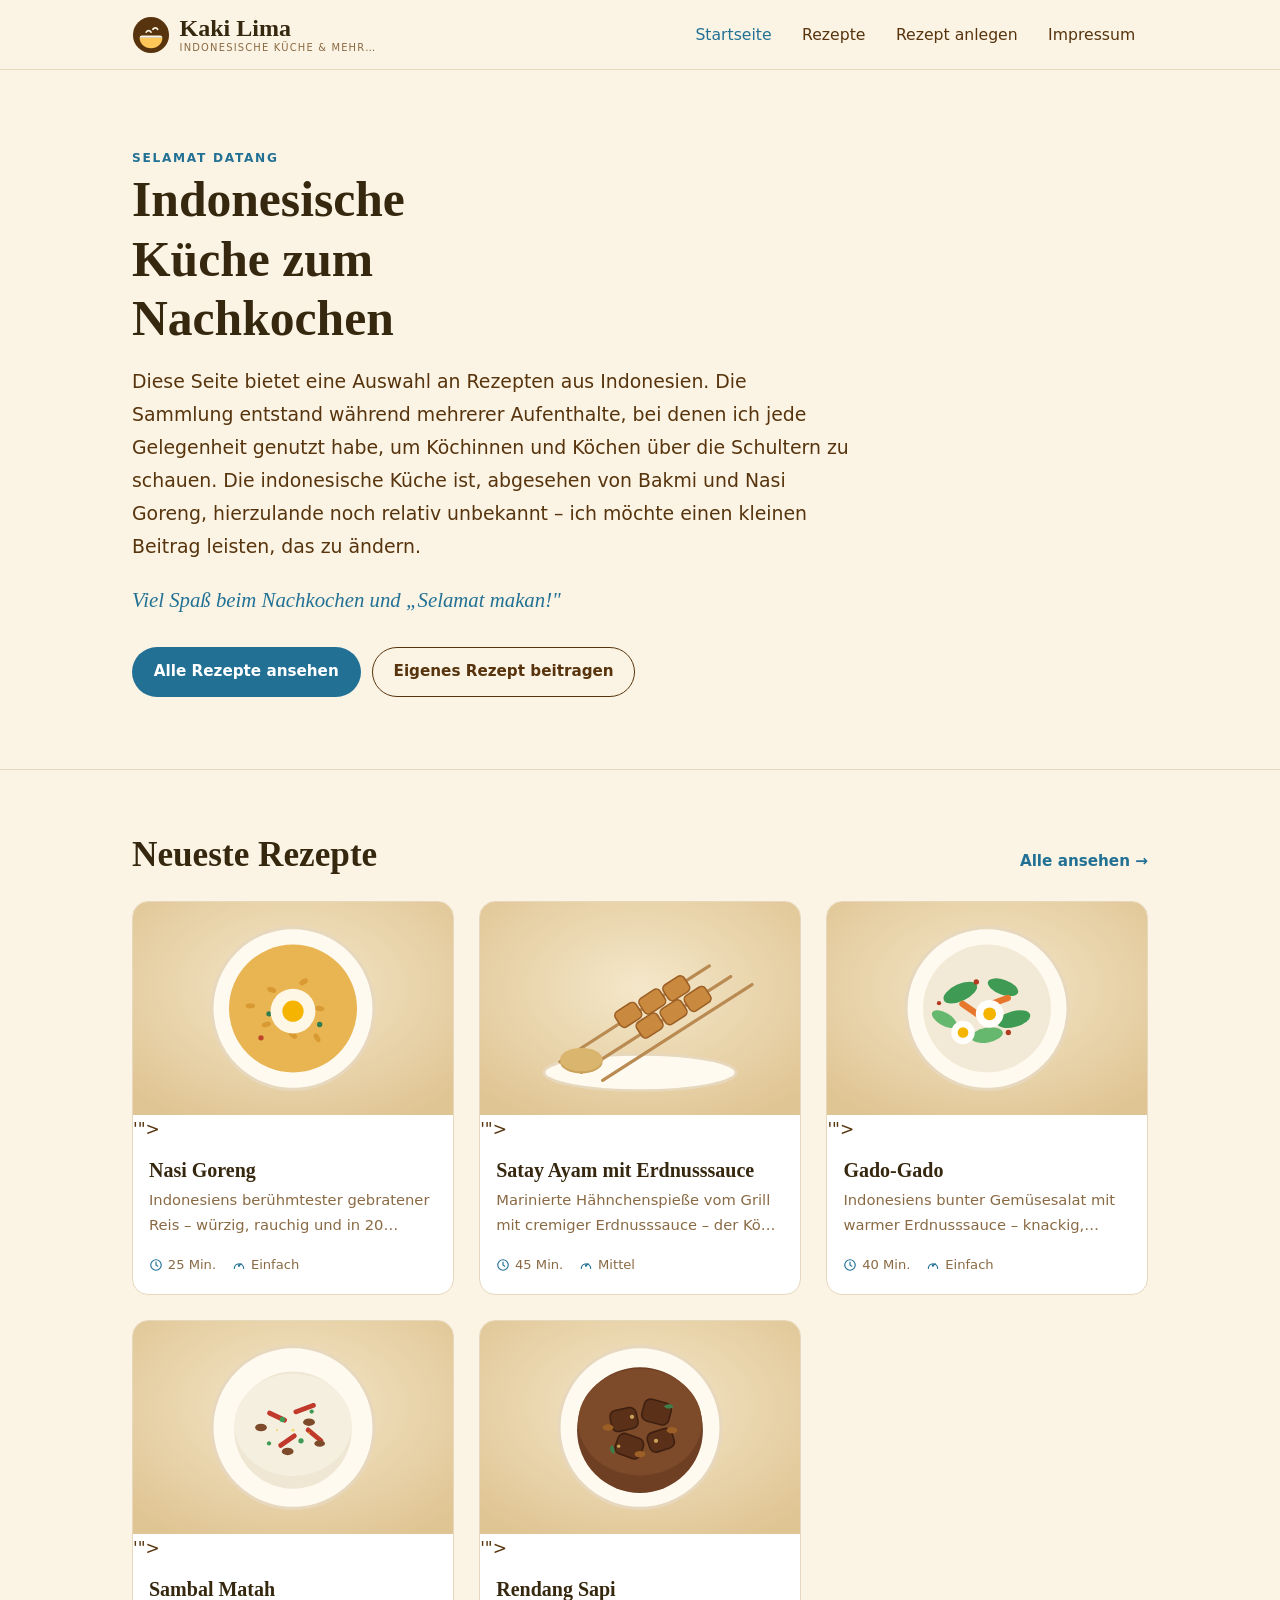
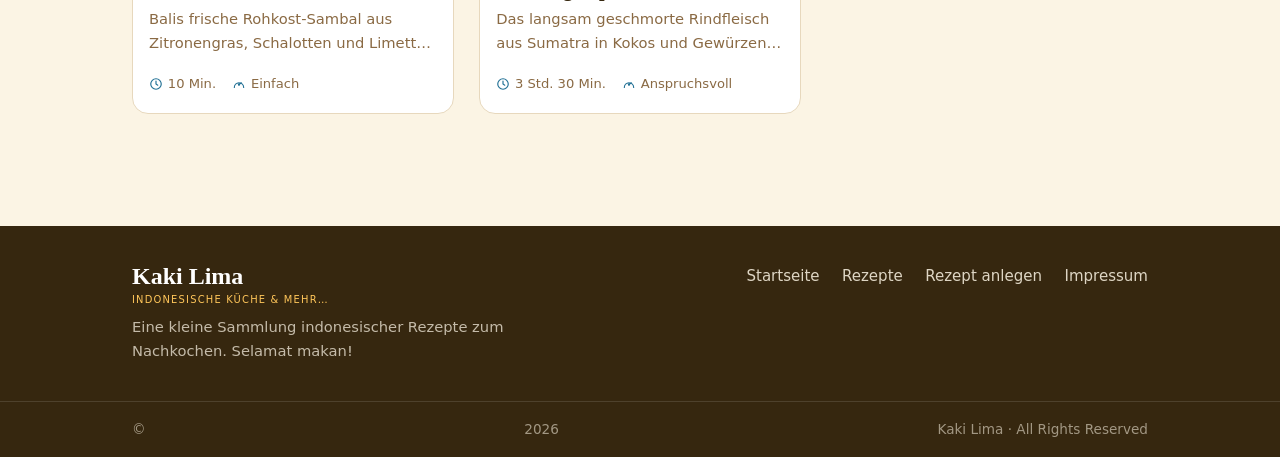
==== commit f5b4f28b: "Impressum vervollständigen, PT Serif selbst hosten (DSGVO) - Vollständige Impressumsdaten von Floria" ====
--- a/index.html
+++ b/index.html
@@ -6,9 +6,7 @@
   <title>Kaki Lima – Indonesische Küche und mehr…</title>
   <meta name="description" content="Eine Auswahl an Rezepten aus Indonesien zum Nachkochen. Selamat makan!">
   <link rel="icon" href="data:image/svg+xml,%3Csvg xmlns='http://www.w3.org/2000/svg' viewBox='0 0 40 40'%3E%3Ccircle cx='20' cy='20' r='19' fill='%2357340d'/%3E%3Cpath d='M8 23h24c0 6.6-5.4 11-12 11S8 29.6 8 23z' fill='%23ffc65a'/%3E%3C/svg%3E">
-  <link rel="preconnect" href="https://fonts.googleapis.com">
-  <link rel="preconnect" href="https://fonts.gstatic.com" crossorigin>
-  <link href="https://fonts.googleapis.com/css2?family=PT+Serif:ital,wght@0,400;0,700;1,400;1,700&display=swap" rel="stylesheet">
+  <link rel="stylesheet" href="assets/fonts/fonts.css">
   <link rel="stylesheet" href="css/styles.css">
 </head>
 <body>
--- a/assets/fonts/fonts.css
+++ b/assets/fonts/fonts.css
@@ -0,0 +1,64 @@
+@font-face{
+  font-family:'PT Serif';
+  font-style:italic;
+  font-weight:400;
+  font-display:swap;
+  src:url(ptserif-400-italic-latin-ext.woff2) format('woff2');
+  unicode-range:U+0100-02BA, U+02BD-02C5, U+02C7-02CC, U+02CE-02D7, U+02DD-02FF, U+0304, U+0308, U+0329, U+1D00-1DBF, U+1E00-1E9F, U+1EF2-1EFF, U+2020, U+20A0-20AB, U+20AD-20C0, U+2113, U+2C60-2C7F, U+A720-A7FF;
+}
+@font-face{
+  font-family:'PT Serif';
+  font-style:italic;
+  font-weight:400;
+  font-display:swap;
+  src:url(ptserif-400-italic-latin.woff2) format('woff2');
+  unicode-range:U+0000-00FF, U+0131, U+0152-0153, U+02BB-02BC, U+02C6, U+02DA, U+02DC, U+0304, U+0308, U+0329, U+2000-206F, U+20AC, U+2122, U+2191, U+2193, U+2212, U+2215, U+FEFF, U+FFFD;
+}
+@font-face{
+  font-family:'PT Serif';
+  font-style:italic;
+  font-weight:700;
+  font-display:swap;
+  src:url(ptserif-700-italic-latin-ext.woff2) format('woff2');
+  unicode-range:U+0100-02BA, U+02BD-02C5, U+02C7-02CC, U+02CE-02D7, U+02DD-02FF, U+0304, U+0308, U+0329, U+1D00-1DBF, U+1E00-1E9F, U+1EF2-1EFF, U+2020, U+20A0-20AB, U+20AD-20C0, U+2113, U+2C60-2C7F, U+A720-A7FF;
+}
+@font-face{
+  font-family:'PT Serif';
+  font-style:italic;
+  font-weight:700;
+  font-display:swap;
+  src:url(ptserif-700-italic-latin.woff2) format('woff2');
+  unicode-range:U+0000-00FF, U+0131, U+0152-0153, U+02BB-02BC, U+02C6, U+02DA, U+02DC, U+0304, U+0308, U+0329, U+2000-206F, U+20AC, U+2122, U+2191, U+2193, U+2212, U+2215, U+FEFF, U+FFFD;
+}
+@font-face{
+  font-family:'PT Serif';
+  font-style:normal;
+  font-weight:400;
+  font-display:swap;
+  src:url(ptserif-400-normal-latin-ext.woff2) format('woff2');
+  unicode-range:U+0100-02BA, U+02BD-02C5, U+02C7-02CC, U+02CE-02D7, U+02DD-02FF, U+0304, U+0308, U+0329, U+1D00-1DBF, U+1E00-1E9F, U+1EF2-1EFF, U+2020, U+20A0-20AB, U+20AD-20C0, U+2113, U+2C60-2C7F, U+A720-A7FF;
+}
+@font-face{
+  font-family:'PT Serif';
+  font-style:normal;
+  font-weight:400;
+  font-display:swap;
+  src:url(ptserif-400-normal-latin.woff2) format('woff2');
+  unicode-range:U+0000-00FF, U+0131, U+0152-0153, U+02BB-02BC, U+02C6, U+02DA, U+02DC, U+0304, U+0308, U+0329, U+2000-206F, U+20AC, U+2122, U+2191, U+2193, U+2212, U+2215, U+FEFF, U+FFFD;
+}
+@font-face{
+  font-family:'PT Serif';
+  font-style:normal;
+  font-weight:700;
+  font-display:swap;
+  src:url(ptserif-700-normal-latin-ext.woff2) format('woff2');
+  unicode-range:U+0100-02BA, U+02BD-02C5, U+02C7-02CC, U+02CE-02D7, U+02DD-02FF, U+0304, U+0308, U+0329, U+1D00-1DBF, U+1E00-1E9F, U+1EF2-1EFF, U+2020, U+20A0-20AB, U+20AD-20C0, U+2113, U+2C60-2C7F, U+A720-A7FF;
+}
+@font-face{
+  font-family:'PT Serif';
+  font-style:normal;
+  font-weight:700;
+  font-display:swap;
+  src:url(ptserif-700-normal-latin.woff2) format('woff2');
+  unicode-range:U+0000-00FF, U+0131, U+0152-0153, U+02BB-02BC, U+02C6, U+02DA, U+02DC, U+0304, U+0308, U+0329, U+2000-206F, U+20AC, U+2122, U+2191, U+2193, U+2212, U+2215, U+FEFF, U+FFFD;
+}
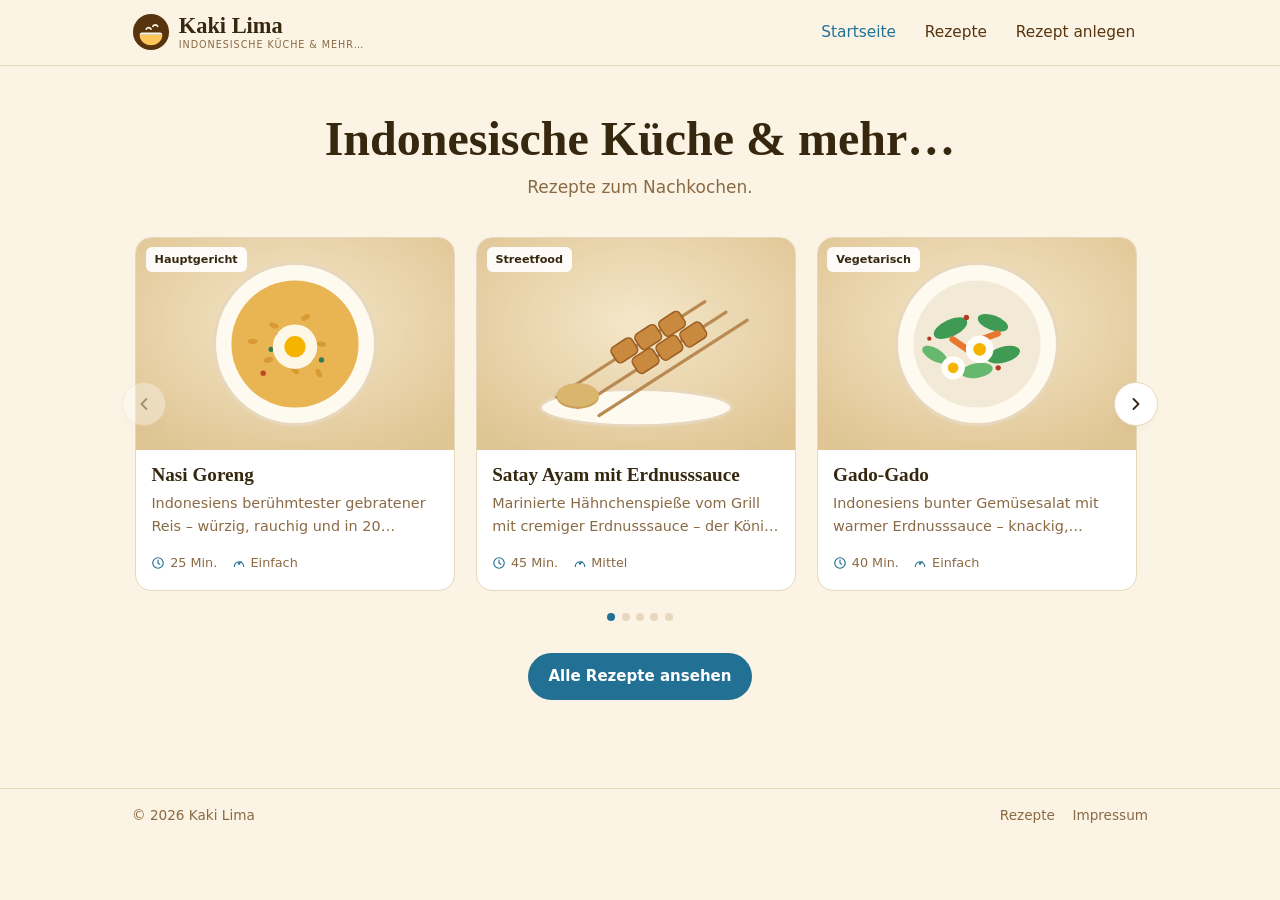
==== commit 7e4dba55: "Reduziertes Layout: Startseiten-Karussell, Card/List-Ansicht, Bugfix - Startseite radikal vereinfach" ====
--- a/index.html
+++ b/index.html
@@ -4,7 +4,7 @@
   <meta charset="utf-8">
   <meta name="viewport" content="width=device-width, initial-scale=1">
   <title>Kaki Lima – Indonesische Küche und mehr…</title>
-  <meta name="description" content="Eine Auswahl an Rezepten aus Indonesien zum Nachkochen. Selamat makan!">
+  <meta name="description" content="Indonesische Rezepte zum Nachkochen.">
   <link rel="icon" href="data:image/svg+xml,%3Csvg xmlns='http://www.w3.org/2000/svg' viewBox='0 0 40 40'%3E%3Ccircle cx='20' cy='20' r='19' fill='%2357340d'/%3E%3Cpath d='M8 23h24c0 6.6-5.4 11-12 11S8 29.6 8 23z' fill='%23ffc65a'/%3E%3C/svg%3E">
   <link rel="stylesheet" href="assets/fonts/fonts.css">
   <link rel="stylesheet" href="css/styles.css">
@@ -13,31 +13,17 @@
   <div id="site-header-slot"></div>
 
   <main>
-    <section class="intro">
-      <div class="wrap">
-        <span class="eyebrow">Selamat datang</span>
-        <h1>Indonesische Küche zum Nachkochen</h1>
-        <p>Diese Seite bietet eine Auswahl an Rezepten aus Indonesien. Die Sammlung entstand
-        während mehrerer Aufenthalte, bei denen ich jede Gelegenheit genutzt habe, um
-        Köchinnen und Köchen über die Schultern zu schauen. Die indonesische Küche ist,
-        abgesehen von Bakmi und Nasi Goreng, hierzulande noch relativ unbekannt – ich möchte
-        einen kleinen Beitrag leisten, das zu ändern.</p>
-        <p class="selamat">Viel Spaß beim Nachkochen und „Selamat makan!"</p>
-        <div class="intro-actions">
-          <a class="btn btn--primary" href="rezepte.html">Alle Rezepte ansehen</a>
-          <a class="btn btn--ghost" href="leitfaden.html">Eigenes Rezept beitragen</a>
-        </div>
-      </div>
+    <section class="home-hero wrap">
+      <h1>Indonesische Küche &amp; mehr…</h1>
+      <p>Rezepte zum Nachkochen.</p>
     </section>
 
-    <section class="section">
-      <div class="wrap">
-        <div class="head">
-          <h2>Neueste Rezepte</h2>
-          <a class="link" href="rezepte.html">Alle ansehen →</a>
-        </div>
-        <div class="grid" id="recipeGrid"></div>
-      </div>
+    <section class="wrap" style="padding-bottom:1rem">
+      <div class="carousel" id="carousel"></div>
+    </section>
+
+    <section class="wrap" style="text-align:center;padding-block:1rem 3rem">
+      <a class="btn btn--primary" href="rezepte.html">Alle Rezepte ansehen</a>
     </section>
   </main>
 
--- a/css/styles.css
+++ b/css/styles.css
@@ -1,19 +1,18 @@
 /* =========================================================================
    Kaki Lima — Indonesische Küche & mehr…
-   Schlichter, warmer Rezeptblog. Editorial (PT Serif) + ruhige Brauntöne.
+   Schlicht, warm, ruhig. PT Serif + Brauntöne.
    ========================================================================= */
 
 :root {
-  /* warm palette (aus dem Original abgeleitet) */
   --paper:    #ffffff;
   --cream:    #fbf4e4;
   --cream-2:  #f4e9d2;
   --amber:    #ffc65a;
   --amber-dk: #e3a52f;
-  --brown:    #57340d;   /* Fließtext  */
-  --brown-dk: #36270f;   /* Überschriften */
-  --brown-soft:#8a6a44;  /* gedämpft   */
-  --teal:     #227195;   /* Akzent/Links */
+  --brown:    #57340d;
+  --brown-dk: #36270f;
+  --brown-soft:#8a6a44;
+  --teal:     #227195;
   --teal-dk:  #195a78;
   --line:     #e7d8bd;
   --shadow:   rgba(54, 39, 15, .10);
@@ -34,220 +33,241 @@
   font-family: var(--f-sans);
   color: var(--brown);
   background: var(--cream);
-  line-height: 1.65;
+  line-height: 1.6;
   font-size: 17px;
   -webkit-font-smoothing: antialiased;
 }
 img, svg { display: block; max-width: 100%; }
 a { color: var(--teal); text-decoration: none; }
 a:hover { color: var(--teal-dk); }
-button { font: inherit; cursor: pointer; }
+button { font: inherit; cursor: pointer; color: inherit; }
 ul { list-style: none; padding: 0; }
 
 h1, h2, h3, h4 { font-family: var(--f-serif); color: var(--brown-dk); line-height: 1.2; font-weight: 700; }
-h1 { font-size: clamp(2.1rem, 5vw, 3.1rem); }
-h2 { font-size: clamp(1.6rem, 3.5vw, 2.2rem); }
-h3 { font-size: clamp(1.2rem, 2.4vw, 1.5rem); }
+h1 { font-size: clamp(1.9rem, 4vw, 2.6rem); }
+h2 { font-size: clamp(1.5rem, 3vw, 2rem); }
+h3 { font-size: clamp(1.15rem, 2.2vw, 1.4rem); }
 p { color: var(--brown); }
 
-/* ---------- Layout ---------- */
 .wrap { width: 100%; max-width: var(--maxw); margin-inline: auto; padding-inline: clamp(1.1rem, 4vw, 2rem); }
 .narrow { max-width: var(--maxw-narrow); margin-inline: auto; }
-.section { padding-block: clamp(2.5rem, 6vw, 4rem); }
-.section--tight { padding-block: clamp(1.8rem, 4vw, 2.6rem); }
-.center { text-align: center; }
+.section { padding-block: clamp(2rem, 5vw, 3.2rem); }
 .muted { color: var(--brown-soft); }
-.lead { font-size: 1.15rem; line-height: 1.7; color: var(--brown); }
-
-.eyebrow {
-  font-family: var(--f-sans); font-weight: 600; text-transform: uppercase;
-  letter-spacing: .14em; font-size: .76rem; color: var(--teal);
-}
 
 /* ---------- Buttons ---------- */
 .btn {
   display: inline-flex; align-items: center; gap: .5rem;
-  padding: .7rem 1.3rem; border-radius: 999px; font-weight: 600; font-size: .95rem;
+  padding: .65rem 1.2rem; border-radius: 999px; font-weight: 600; font-size: .94rem;
   border: 1.5px solid transparent; transition: background .2s, color .2s, border-color .2s;
-  font-family: var(--f-sans);
 }
 .btn--primary { background: var(--teal); color: #fff; }
 .btn--primary:hover { background: var(--teal-dk); color: #fff; }
 .btn--ghost { border-color: var(--brown); color: var(--brown); }
 .btn--ghost:hover { background: var(--brown); color: var(--cream); }
-.btn--amber { background: var(--amber); color: var(--brown-dk); }
-.btn--amber:hover { background: var(--amber-dk); }
 
 /* ---------- Header ---------- */
 .site-header { background: var(--cream); border-bottom: 1px solid var(--line); position: sticky; top: 0; z-index: 50; }
-.nav { display: flex; align-items: center; justify-content: space-between; gap: 1rem; padding-block: .9rem; }
-.brand { display: inline-flex; align-items: center; gap: .6rem; }
-.brand-name { font-family: var(--f-serif); font-weight: 700; font-size: 1.5rem; color: var(--brown-dk); line-height: 1; }
-.brand-name small { display: block; font-family: var(--f-sans); font-weight: 500; font-size: .62rem; letter-spacing: .12em; text-transform: uppercase; color: var(--brown-soft); margin-top: 3px; }
-
-.nav-links { display: flex; align-items: center; gap: .3rem; }
-.nav-links a { padding: .45rem .8rem; border-radius: 6px; color: var(--brown); font-weight: 500; font-size: .98rem; }
+.nav { display: flex; align-items: center; justify-content: space-between; gap: 1rem; padding-block: .8rem; }
+.brand { display: inline-flex; align-items: center; gap: .55rem; }
+.brand-name { font-family: var(--f-serif); font-weight: 700; font-size: 1.4rem; color: var(--brown-dk); line-height: 1; }
+.brand-name small { display: block; font-family: var(--f-sans); font-weight: 500; font-size: .6rem; letter-spacing: .1em; text-transform: uppercase; color: var(--brown-soft); margin-top: 3px; }
+
+.nav-links { display: flex; align-items: center; gap: .2rem; }
+.nav-links a { padding: .45rem .8rem; border-radius: 6px; color: var(--brown); font-weight: 500; font-size: .96rem; }
 .nav-links a:hover { background: var(--cream-2); color: var(--brown-dk); }
 .nav-links a.is-active { color: var(--teal); }
 
 .nav-toggle { display: none; background: none; border: 0; padding: .4rem; color: var(--brown-dk); }
 .nav-toggle svg { width: 26px; height: 26px; }
 
-/* ---------- Home intro ---------- */
-.intro { background: var(--cream); border-bottom: 1px solid var(--line); }
-.intro .wrap { padding-block: clamp(2.5rem, 6vw, 4.5rem); }
-.intro h1 { margin-bottom: 1rem; max-width: 16ch; }
-.intro p { max-width: 60ch; font-size: 1.18rem; line-height: 1.75; }
-.intro .selamat { font-family: var(--f-serif); font-style: italic; color: var(--teal); font-size: 1.3rem; margin-top: 1.2rem; }
-.intro-actions { display: flex; flex-wrap: wrap; gap: .7rem; margin-top: 1.8rem; }
-
-/* ---------- Section heading ---------- */
-.head { display: flex; align-items: baseline; justify-content: space-between; gap: 1rem; flex-wrap: wrap; margin-bottom: 1.6rem; }
-.head h2 { position: relative; }
-.head .link { font-weight: 600; font-size: .95rem; }
-
-/* ---------- Recipe grid & cards (Chefkoch-artig) ---------- */
-.grid { display: grid; gap: clamp(1.1rem, 2.5vw, 1.6rem); grid-template-columns: repeat(3, 1fr); }
+/* ---------- Page head ---------- */
+.page-head { padding-block: clamp(1.6rem, 4vw, 2.4rem) 1.2rem; }
+.page-head h1 { margin-bottom: .3rem; }
+
+/* ---------- Home hero (minimal) ---------- */
+.home-hero { padding-block: clamp(1.8rem, 4vw, 2.8rem) .5rem; text-align: center; }
+.home-hero h1 { font-size: clamp(2rem, 4.5vw, 3rem); }
+.home-hero p { color: var(--brown-soft); margin-top: .4rem; }
+
+/* ---------- Carousel ---------- */
+.carousel { position: relative; margin-top: 1.4rem; }
+.carousel-track {
+  display: flex; gap: clamp(.9rem, 2vw, 1.3rem);
+  overflow-x: auto; scroll-snap-type: x mandatory; scroll-behavior: smooth;
+  padding: .3rem .2rem 1rem;
+  scrollbar-width: none; -ms-overflow-style: none;
+}
+.carousel-track::-webkit-scrollbar { display: none; }
+.carousel-card { flex: 0 0 clamp(250px, 78vw, 320px); scroll-snap-align: center; }
+.carousel-btn {
+  position: absolute; top: calc(50% - 1.4rem); transform: translateY(-50%);
+  width: 44px; height: 44px; border-radius: 50%; border: 1px solid var(--line);
+  background: var(--paper); color: var(--brown-dk); display: grid; place-items: center;
+  box-shadow: 0 6px 18px -10px var(--shadow); z-index: 2; transition: background .2s, opacity .2s;
+}
+.carousel-btn:hover { background: var(--cream-2); }
+.carousel-btn[disabled] { opacity: .35; cursor: default; }
+.carousel-btn svg { width: 20px; height: 20px; }
+.carousel-btn.prev { left: -10px; }
+.carousel-btn.next { right: -10px; }
+.carousel-dots { display: flex; gap: .4rem; justify-content: center; margin-top: .4rem; }
+.carousel-dots button { width: 8px; height: 8px; border-radius: 50%; border: 0; background: var(--line); padding: 0; }
+.carousel-dots button.is-active { background: var(--teal); }
+@media (max-width: 720px) { .carousel-btn { display: none; } }
+
+/* ---------- Section head ---------- */
+.head { display: flex; align-items: center; justify-content: space-between; gap: 1rem; flex-wrap: wrap; margin-bottom: 1.2rem; }
+.head .link { font-weight: 600; font-size: .94rem; }
+
+/* ---------- Grid + cards ---------- */
+.grid { display: grid; gap: clamp(1rem, 2.4vw, 1.5rem); grid-template-columns: repeat(3, 1fr); }
 @media (max-width: 860px) { .grid { grid-template-columns: repeat(2, 1fr); } }
-@media (max-width: 560px) { .grid { grid-template-columns: 1fr; } }
+@media (max-width: 540px) { .grid { grid-template-columns: 1fr; } }
 
 .recipe-card {
   background: var(--paper); border: 1px solid var(--line); border-radius: var(--radius-lg);
-  overflow: hidden; display: flex; flex-direction: column;
-  transition: box-shadow .2s, transform .2s; height: 100%;
-}
-.recipe-card:hover { box-shadow: 0 12px 28px -16px var(--shadow); transform: translateY(-3px); }
+  overflow: hidden; display: flex; flex-direction: column; height: 100%;
+  transition: box-shadow .2s, transform .2s;
+}
+.recipe-card:hover { box-shadow: 0 12px 26px -16px var(--shadow); transform: translateY(-3px); }
 .recipe-card a { display: flex; flex-direction: column; height: 100%; color: inherit; }
 .recipe-card .thumb { aspect-ratio: 3/2; background: var(--cream-2); position: relative; overflow: hidden; }
-.recipe-card .thumb img { width: 100%; height: 100%; object-fit: cover; }
-.recipe-card .thumb .ph { width: 100%; height: 100%; display: grid; place-items: center; background: var(--cream-2); }
+.recipe-card .thumb img { position: relative; z-index: 1; width: 100%; height: 100%; object-fit: cover; }
+.recipe-card .thumb .ph { position: absolute; inset: 0; display: grid; place-items: center; }
 .recipe-card .thumb .ph svg { width: 34%; opacity: .5; color: var(--brown-soft); }
-.recipe-card .cat { position: absolute; top: .7rem; left: .7rem; background: rgba(255,255,255,.92); color: var(--brown-dk); font-size: .72rem; font-weight: 600; padding: .25rem .6rem; border-radius: 6px; }
-.recipe-card .body { padding: .9rem 1rem 1.1rem; display: flex; flex-direction: column; gap: .4rem; flex: 1; }
-.recipe-card h3 { font-size: 1.25rem; color: var(--brown-dk); }
-.recipe-card p { font-size: .92rem; color: var(--brown-soft); display: -webkit-box; -webkit-line-clamp: 2; -webkit-box-orient: vertical; overflow: hidden; }
-.recipe-card .meta { display: flex; flex-wrap: wrap; gap: 1rem; margin-top: auto; padding-top: .7rem; font-size: .82rem; color: var(--brown-soft); }
+.recipe-card .cat { position: absolute; z-index: 2; top: .6rem; left: .6rem; background: rgba(255,255,255,.92); color: var(--brown-dk); font-size: .7rem; font-weight: 600; padding: .22rem .55rem; border-radius: 6px; }
+.recipe-card .body { padding: .85rem .95rem 1rem; display: flex; flex-direction: column; gap: .35rem; flex: 1; }
+.recipe-card h3 { font-size: 1.2rem; color: var(--brown-dk); }
+.recipe-card p { font-size: .9rem; color: var(--brown-soft); display: -webkit-box; -webkit-line-clamp: 2; -webkit-box-orient: vertical; overflow: hidden; }
+.recipe-card .meta { display: flex; flex-wrap: wrap; gap: .9rem; margin-top: auto; padding-top: .6rem; font-size: .8rem; color: var(--brown-soft); }
 .recipe-card .meta span { display: inline-flex; align-items: center; gap: .3rem; }
 .recipe-card .meta svg { width: 14px; height: 14px; color: var(--teal); }
 
-/* ---------- Toolbar / search ---------- */
-.toolbar { display: flex; flex-wrap: wrap; gap: 1rem; align-items: center; justify-content: space-between; margin-bottom: 1.2rem; }
-.search { display: flex; align-items: center; gap: .5rem; background: var(--paper); border: 1px solid var(--line); border-radius: 999px; padding: .55rem 1rem; min-width: min(320px, 100%); }
+/* ---------- List view ---------- */
+.list { display: flex; flex-direction: column; gap: .8rem; }
+.recipe-row {
+  display: flex; gap: 1rem; align-items: stretch;
+  background: var(--paper); border: 1px solid var(--line); border-radius: var(--radius-lg);
+  overflow: hidden; transition: box-shadow .2s;
+}
+.recipe-row:hover { box-shadow: 0 10px 22px -16px var(--shadow); }
+.recipe-row a { display: flex; gap: 1rem; align-items: stretch; width: 100%; color: inherit; }
+.recipe-row .thumb { flex: 0 0 clamp(110px, 26vw, 180px); background: var(--cream-2); position: relative; overflow: hidden; }
+.recipe-row .thumb img { position: relative; z-index: 1; width: 100%; height: 100%; object-fit: cover; }
+.recipe-row .thumb .ph { position: absolute; inset: 0; display: grid; place-items: center; }
+.recipe-row .thumb .ph svg { width: 38%; opacity: .5; color: var(--brown-soft); }
+.recipe-row .body { padding: .8rem 1rem .8rem 0; display: flex; flex-direction: column; gap: .3rem; min-width: 0; }
+.recipe-row .top { display: flex; align-items: baseline; gap: .6rem; flex-wrap: wrap; }
+.recipe-row h3 { font-size: 1.2rem; color: var(--brown-dk); }
+.recipe-row .cat { font-size: .7rem; font-weight: 600; text-transform: uppercase; letter-spacing: .04em; color: var(--teal); }
+.recipe-row p { font-size: .9rem; color: var(--brown-soft); display: -webkit-box; -webkit-line-clamp: 2; -webkit-box-orient: vertical; overflow: hidden; }
+.recipe-row .meta { display: flex; flex-wrap: wrap; gap: .9rem; margin-top: auto; padding-top: .4rem; font-size: .8rem; color: var(--brown-soft); }
+.recipe-row .meta span { display: inline-flex; align-items: center; gap: .3rem; }
+.recipe-row .meta svg { width: 14px; height: 14px; color: var(--teal); }
+@media (max-width: 460px) { .recipe-row .thumb { flex-basis: 96px; } }
+
+/* ---------- Toolbar (search / filter / view) ---------- */
+.toolbar { display: flex; flex-wrap: wrap; gap: .8rem; align-items: center; justify-content: space-between; margin-bottom: 1rem; }
+.search { display: flex; align-items: center; gap: .5rem; background: var(--paper); border: 1px solid var(--line); border-radius: 999px; padding: .55rem 1rem; flex: 1; min-width: 220px; }
 .search:focus-within { border-color: var(--teal); }
 .search svg { width: 17px; height: 17px; color: var(--brown-soft); }
-.search input { border: 0; outline: 0; background: transparent; flex: 1; font-size: .98rem; color: var(--brown-dk); }
-.chips { display: flex; flex-wrap: wrap; gap: .45rem; margin-bottom: 1.2rem; }
-.chip { border: 1px solid var(--line); background: var(--paper); color: var(--brown); padding: .35rem .85rem; border-radius: 999px; font-size: .86rem; }
+.search input { border: 0; outline: 0; background: transparent; flex: 1; font-size: .96rem; color: var(--brown-dk); }
+
+.view-toggle { display: inline-flex; border: 1px solid var(--line); border-radius: 999px; background: var(--paper); padding: 3px; }
+.view-toggle button { border: 0; background: transparent; border-radius: 999px; padding: .4rem .6rem; display: inline-flex; align-items: center; gap: .35rem; font-size: .85rem; color: var(--brown-soft); }
+.view-toggle button svg { width: 16px; height: 16px; }
+.view-toggle button.is-active { background: var(--brown-dk); color: var(--cream); }
+
+.chips { display: flex; flex-wrap: wrap; gap: .45rem; margin-bottom: 1rem; }
+.chip { border: 1px solid var(--line); background: var(--paper); color: var(--brown); padding: .35rem .85rem; border-radius: 999px; font-size: .85rem; }
 .chip:hover { border-color: var(--amber-dk); }
 .chip.is-active { background: var(--brown-dk); color: var(--cream); border-color: var(--brown-dk); }
-.result-count { color: var(--brown-soft); font-size: .9rem; margin-bottom: 1.2rem; }
-
-/* ---------- States ---------- */
-.state { grid-column: 1 / -1; text-align: center; padding: 3rem 1rem; color: var(--brown-soft); }
-.state h3 { color: var(--brown-dk); margin-bottom: .5rem; }
+.result-count { color: var(--brown-soft); font-size: .88rem; margin-bottom: 1rem; }
+
+.state { grid-column: 1 / -1; text-align: center; padding: 2.5rem 1rem; color: var(--brown-soft); }
+.state h3 { color: var(--brown-dk); margin-bottom: .4rem; }
 .skeleton { background: var(--paper); border: 1px solid var(--line); border-radius: var(--radius-lg); aspect-ratio: 3/2; opacity: .6; }
 
-/* ---------- Single recipe (Chefkoch-artig) ---------- */
-.recipe { }
-.crumbs { font-size: .88rem; color: var(--brown-soft); margin-bottom: 1.2rem; }
+/* ---------- Single recipe ---------- */
+.crumbs { font-size: .86rem; color: var(--brown-soft); margin-bottom: 1rem; }
 .crumbs a { color: var(--brown-soft); } .crumbs a:hover { color: var(--teal); }
-
-.recipe-head { margin-bottom: 1.6rem; }
-.recipe-head .eyebrow { display: block; margin-bottom: .5rem; }
-.recipe-head h1 { margin-bottom: .7rem; }
-.recipe-head p.lead { color: var(--brown); max-width: 60ch; }
-
-.recipe-photo { width: 100%; aspect-ratio: 16/9; object-fit: cover; border-radius: var(--radius-lg); background: var(--cream-2); margin-bottom: 1.6rem; }
-.recipe-photo.ph { display: grid; place-items: center; }
-.recipe-photo.ph svg { width: 90px; opacity: .45; color: var(--brown-soft); }
-
-.facts { display: flex; flex-wrap: wrap; gap: 1.4rem 2rem; padding: 1.1rem 1.3rem; background: var(--paper); border: 1px solid var(--line); border-radius: var(--radius); margin-bottom: 2rem; }
+.recipe-head { margin-bottom: 1.4rem; }
+.recipe-head .kicker { font-size: .76rem; font-weight: 600; text-transform: uppercase; letter-spacing: .08em; color: var(--teal); display: block; margin-bottom: .4rem; }
+.recipe-head h1 { margin-bottom: .5rem; }
+.recipe-head p.lead { color: var(--brown); max-width: 62ch; }
+.recipe-photo { position: relative; width: 100%; aspect-ratio: 16/9; border-radius: var(--radius-lg); overflow: hidden; background: var(--cream-2); margin-bottom: 1.4rem; }
+.recipe-photo img { position: relative; z-index: 1; width: 100%; height: 100%; object-fit: cover; }
+.recipe-photo .ph { position: absolute; inset: 0; display: grid; place-items: center; }
+.recipe-photo .ph svg { width: 80px; opacity: .45; color: var(--brown-soft); }
+.facts { display: flex; flex-wrap: wrap; gap: 1.2rem 1.8rem; padding: 1rem 1.2rem; background: var(--paper); border: 1px solid var(--line); border-radius: var(--radius); margin-bottom: 1.8rem; }
 .fact { display: flex; align-items: center; gap: .55rem; }
 .fact svg { width: 22px; height: 22px; color: var(--teal); flex: 0 0 auto; }
 .fact b { display: block; font-size: 1rem; color: var(--brown-dk); font-family: var(--f-serif); }
-.fact small { color: var(--brown-soft); font-size: .76rem; text-transform: uppercase; letter-spacing: .05em; }
-
-.recipe-tags { display: flex; flex-wrap: wrap; gap: .4rem; margin-top: 1rem; }
-.tag { font-size: .8rem; background: var(--cream-2); color: var(--brown); padding: .25rem .7rem; border-radius: 999px; }
-
+.fact small { color: var(--brown-soft); font-size: .74rem; text-transform: uppercase; letter-spacing: .05em; }
+.recipe-tags { display: flex; flex-wrap: wrap; gap: .4rem; margin-top: .9rem; }
+.tag { font-size: .78rem; background: var(--cream-2); color: var(--brown); padding: .22rem .65rem; border-radius: 999px; }
 .recipe-grid { display: grid; grid-template-columns: 300px 1fr; gap: clamp(1.5rem, 4vw, 3rem); align-items: start; }
 @media (max-width: 760px) { .recipe-grid { grid-template-columns: 1fr; } }
-
-.ingredients { background: var(--cream); border: 1px solid var(--line); border-radius: var(--radius-lg); padding: 1.4rem; position: sticky; top: 84px; }
-.ingredients h2 { font-size: 1.35rem; margin-bottom: .9rem; }
+.ingredients { background: var(--cream); border: 1px solid var(--line); border-radius: var(--radius-lg); padding: 1.3rem; position: sticky; top: 80px; }
+.ingredients h2 { font-size: 1.3rem; margin-bottom: .8rem; }
 @media (max-width: 760px) { .ingredients { position: static; } }
 
 /* ---------- Markdown body ---------- */
-.md h2 { font-size: 1.6rem; margin: 2rem 0 .8rem; }
-.md h3 { font-size: 1.25rem; margin: 1.5rem 0 .5rem; }
+.md h2 { font-size: 1.5rem; margin: 1.8rem 0 .7rem; }
+.md h3 { font-size: 1.2rem; margin: 1.3rem 0 .5rem; }
 .md p { margin-bottom: 1rem; }
-.md ul, .md ol { margin-bottom: 1.2rem; }
-.md ul li, .md ol li { position: relative; padding-left: 1.9rem; margin-bottom: .6rem; }
-.md ul li::before { content: ""; position: absolute; left: .45rem; top: .62rem; width: 7px; height: 7px; border-radius: 50%; background: var(--amber-dk); }
+.md ul, .md ol { margin-bottom: 1.1rem; }
+.md ul li, .md ol li { position: relative; padding-left: 1.8rem; margin-bottom: .55rem; }
+.md ul li::before { content: ""; position: absolute; left: .45rem; top: .6rem; width: 7px; height: 7px; border-radius: 50%; background: var(--amber-dk); }
 .md ol { counter-reset: s; }
-.md ol li { padding-left: 2.4rem; }
-.md ol li::before {
-  counter-increment: s; content: counter(s);
-  position: absolute; left: 0; top: 0; width: 1.7rem; height: 1.7rem; border-radius: 50%;
-  background: var(--teal); color: #fff; font-size: .85rem; font-weight: 700;
-  display: grid; place-items: center; font-family: var(--f-sans);
-}
+.md ol li { padding-left: 2.3rem; }
+.md ol li::before { counter-increment: s; content: counter(s); position: absolute; left: 0; top: 0; width: 1.6rem; height: 1.6rem; border-radius: 50%; background: var(--teal); color: #fff; font-size: .82rem; font-weight: 700; display: grid; place-items: center; }
 .ingredients .md ul li::before { background: var(--teal); }
-.ingredients .md ul li { padding-bottom: .6rem; border-bottom: 1px solid var(--line); }
+.ingredients .md ul li { padding-bottom: .55rem; border-bottom: 1px solid var(--line); }
 .ingredients .md ul li:last-child { border-bottom: 0; }
-.md blockquote { border-left: 3px solid var(--amber); background: var(--cream); padding: .9rem 1.1rem; border-radius: 0 var(--radius) var(--radius) 0; margin-bottom: 1.2rem; font-style: italic; }
-.md img { border-radius: var(--radius); margin: 1.2rem 0; width: 100%; }
+.md blockquote { border-left: 3px solid var(--amber); background: var(--cream); padding: .85rem 1rem; border-radius: 0 var(--radius) var(--radius) 0; margin-bottom: 1.1rem; font-style: italic; }
+.md img { border-radius: var(--radius); margin: 1.1rem 0; width: 100%; }
 .md a { text-decoration: underline; text-underline-offset: 2px; }
 .md strong { color: var(--brown-dk); }
 .md code { background: var(--cream-2); padding: .1em .4em; border-radius: 4px; font-size: .9em; font-family: ui-monospace, monospace; }
-.md table { width: 100%; border-collapse: collapse; margin-bottom: 1.2rem; }
-.md th, .md td { text-align: left; padding: .55rem .7rem; border-bottom: 1px solid var(--line); }
+.md table { width: 100%; border-collapse: collapse; margin-bottom: 1.1rem; }
+.md th, .md td { text-align: left; padding: .5rem .7rem; border-bottom: 1px solid var(--line); }
 .md th { font-family: var(--f-serif); }
-
-.recipe-foot { margin-top: 2.5rem; padding-top: 1.4rem; border-top: 1px solid var(--line); display: flex; flex-wrap: wrap; gap: 1rem; justify-content: space-between; align-items: center; }
-
-/* ---------- Prose (guide / impressum) ---------- */
-.prose h2 { margin: 2.2rem 0 .8rem; }
-.prose h3 { margin: 1.6rem 0 .5rem; }
+.recipe-foot { margin-top: 2rem; padding-top: 1.2rem; border-top: 1px solid var(--line); }
+
+/* ---------- Prose (leitfaden / impressum) ---------- */
+.prose h2 { margin: 1.8rem 0 .7rem; }
+.prose h3 { margin: 1.4rem 0 .4rem; }
 .prose p, .prose li { color: var(--brown); }
-.prose ul { list-style: disc; padding-left: 1.3rem; margin-bottom: 1.2rem; }
-.prose ol { padding-left: 1.3rem; margin-bottom: 1.2rem; }
-.prose li { margin-bottom: .45rem; }
-.prose pre { background: var(--brown-dk); color: #f3e9d6; padding: 1.1rem 1.3rem; border-radius: var(--radius); overflow-x: auto; font-size: .88rem; line-height: 1.6; margin: 1.2rem 0; font-family: ui-monospace, monospace; }
+.prose ul { list-style: disc; padding-left: 1.3rem; margin-bottom: 1.1rem; }
+.prose ol { padding-left: 1.3rem; margin-bottom: 1.1rem; }
+.prose li { margin-bottom: .4rem; }
+.prose pre { background: var(--brown-dk); color: #f3e9d6; padding: 1rem 1.2rem; border-radius: var(--radius); overflow-x: auto; font-size: .86rem; line-height: 1.55; margin: 1.1rem 0; font-family: ui-monospace, monospace; }
 .prose pre code { background: none; color: inherit; padding: 0; }
 .prose code { background: var(--cream-2); padding: .12em .4em; border-radius: 4px; font-size: .9em; font-family: ui-monospace, monospace; }
 .prose a { text-decoration: underline; text-underline-offset: 2px; }
-.prose blockquote { border-left: 3px solid var(--amber); background: var(--cream); padding: .9rem 1.1rem; border-radius: 0 var(--radius) var(--radius) 0; margin: 1.2rem 0; }
-.prose table { width: 100%; border-collapse: collapse; margin: 1.2rem 0; font-size: .95rem; }
-.prose th, .prose td { text-align: left; padding: .55rem .8rem; border-bottom: 1px solid var(--line); }
+.prose table { width: 100%; border-collapse: collapse; margin: 1.1rem 0; font-size: .94rem; }
+.prose th, .prose td { text-align: left; padding: .5rem .8rem; border-bottom: 1px solid var(--line); }
 .prose th { background: var(--cream-2); font-family: var(--f-serif); }
-.callout { background: var(--cream); border: 1px solid var(--line); border-left: 3px solid var(--teal); border-radius: 0 var(--radius) var(--radius) 0; padding: 1rem 1.2rem; margin: 1.4rem 0; }
-.callout strong { color: var(--brown-dk); }
-
-.page-head { padding-block: clamp(2rem, 5vw, 3rem) 1.5rem; }
-
-/* ---------- Footer ---------- */
-.site-footer { background: var(--brown-dk); color: var(--cream); margin-top: 3rem; }
-.site-footer .wrap { padding-block: 2.4rem; display: flex; flex-wrap: wrap; gap: 1.5rem 3rem; justify-content: space-between; align-items: flex-start; }
-.site-footer .brand-name { color: #fff; }
-.site-footer .brand-name small { color: var(--amber); }
-.site-footer p { color: rgba(251,244,228,.72); font-size: .92rem; max-width: 40ch; margin-top: .6rem; }
-.footer-links { display: flex; gap: 1.4rem; flex-wrap: wrap; }
-.footer-links a { color: rgba(251,244,228,.85); font-size: .94rem; }
-.footer-links a:hover { color: #fff; }
-.footer-bottom { border-top: 1px solid rgba(255,255,255,.12); }
-.footer-bottom .wrap { padding-block: 1rem; font-size: .85rem; color: rgba(251,244,228,.55); }
+.callout { background: var(--cream); border: 1px solid var(--line); border-left: 3px solid var(--teal); border-radius: 0 var(--radius) var(--radius) 0; padding: .9rem 1.1rem; margin: 1.2rem 0; }
+
+/* ---------- Slim footer ---------- */
+.site-footer { border-top: 1px solid var(--line); background: var(--cream); margin-top: 2.5rem; }
+.site-footer .wrap { display: flex; align-items: center; justify-content: space-between; gap: 1rem; flex-wrap: wrap; padding-block: 1rem; font-size: .85rem; color: var(--brown-soft); }
+.site-footer a { color: var(--brown-soft); }
+.site-footer a:hover { color: var(--teal); }
+.site-footer .footer-links { display: flex; gap: 1.1rem; }
 
 /* ---------- Mobile nav ---------- */
 @media (max-width: 640px) {
   .nav-toggle { display: inline-flex; }
   .nav-links {
-    position: fixed; inset: 60px 0 auto 0; flex-direction: column; align-items: stretch; gap: 0;
-    background: var(--cream); border-bottom: 1px solid var(--line); padding: .6rem clamp(1.1rem,4vw,2rem) 1.2rem;
+    position: fixed; inset: 58px 0 auto 0; flex-direction: column; align-items: stretch; gap: 0;
+    background: var(--cream); border-bottom: 1px solid var(--line); padding: .5rem clamp(1.1rem,4vw,2rem) 1rem;
     transform: translateY(-130%); transition: transform .28s ease; z-index: 40;
   }
   .nav-links.is-open { transform: none; }
   .nav-links a { padding: .8rem .6rem; border-bottom: 1px solid var(--line); }
 }
 
-@media (prefers-reduced-motion: reduce) { html { scroll-behavior: auto; } *{ transition: none !important; } }
+@media (prefers-reduced-motion: reduce) { html { scroll-behavior: auto; } * { transition: none !important; } }
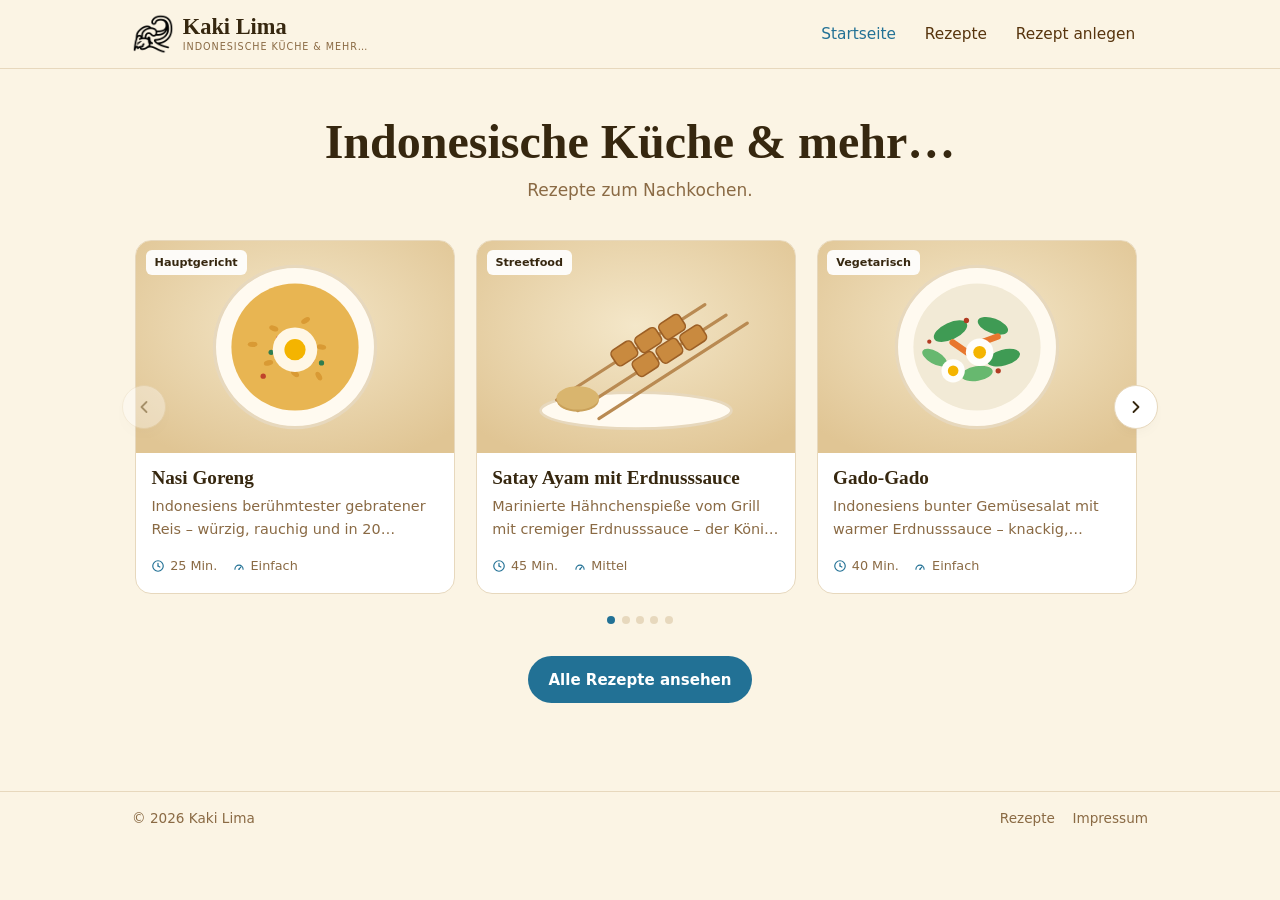
==== commit 412df2d9: "Neues Logo, dunkleres Gelb, Icon-Fixes - Logo durch das vorgegebene Motiv ersetzt (assets/img/logo.p" ====
--- a/index.html
+++ b/index.html
@@ -5,7 +5,7 @@
   <meta name="viewport" content="width=device-width, initial-scale=1">
   <title>Kaki Lima – Indonesische Küche und mehr…</title>
   <meta name="description" content="Indonesische Rezepte zum Nachkochen.">
-  <link rel="icon" href="data:image/svg+xml,%3Csvg xmlns='http://www.w3.org/2000/svg' viewBox='0 0 40 40'%3E%3Ccircle cx='20' cy='20' r='19' fill='%2357340d'/%3E%3Cpath d='M8 23h24c0 6.6-5.4 11-12 11S8 29.6 8 23z' fill='%23ffc65a'/%3E%3C/svg%3E">
+  <link rel="icon" href="assets/img/logo.png">
   <link rel="stylesheet" href="assets/fonts/fonts.css">
   <link rel="stylesheet" href="css/styles.css">
 </head>
--- a/css/styles.css
+++ b/css/styles.css
@@ -7,8 +7,8 @@
   --paper:    #ffffff;
   --cream:    #fbf4e4;
   --cream-2:  #f4e9d2;
-  --amber:    #ffc65a;
-  --amber-dk: #e3a52f;
+  --amber:    #e0a12e;
+  --amber-dk: #c2871d;
   --brown:    #57340d;
   --brown-dk: #36270f;
   --brown-soft:#8a6a44;
@@ -69,6 +69,7 @@
 .site-header { background: var(--cream); border-bottom: 1px solid var(--line); position: sticky; top: 0; z-index: 50; }
 .nav { display: flex; align-items: center; justify-content: space-between; gap: 1rem; padding-block: .8rem; }
 .brand { display: inline-flex; align-items: center; gap: .55rem; }
+.brand-logo { width: 42px; height: 42px; object-fit: contain; }
 .brand-name { font-family: var(--f-serif); font-weight: 700; font-size: 1.4rem; color: var(--brown-dk); line-height: 1; }
 .brand-name small { display: block; font-family: var(--f-sans); font-weight: 500; font-size: .6rem; letter-spacing: .1em; text-transform: uppercase; color: var(--brown-soft); margin-top: 3px; }
 
@@ -207,7 +208,12 @@
 .recipe-tags { display: flex; flex-wrap: wrap; gap: .4rem; margin-top: .9rem; }
 .tag { font-size: .78rem; background: var(--cream-2); color: var(--brown); padding: .22rem .65rem; border-radius: 999px; }
 .recipe-grid { display: grid; grid-template-columns: 300px 1fr; gap: clamp(1.5rem, 4vw, 3rem); align-items: start; }
+.recipe-grid.single { grid-template-columns: 1fr; max-width: 70ch; }
 @media (max-width: 760px) { .recipe-grid { grid-template-columns: 1fr; } }
+
+.recipe-actions { display: flex; flex-wrap: wrap; gap: .6rem; margin-top: 1.2rem; }
+.recipe-actions .btn { padding: .55rem 1rem; font-size: .9rem; }
+.recipe-actions .btn svg { width: 17px; height: 17px; }
 .ingredients { background: var(--cream); border: 1px solid var(--line); border-radius: var(--radius-lg); padding: 1.3rem; position: sticky; top: 80px; }
 .ingredients h2 { font-size: 1.3rem; margin-bottom: .8rem; }
 @media (max-width: 760px) { .ingredients { position: static; } }
@@ -270,4 +276,46 @@
   .nav-links a { padding: .8rem .6rem; border-bottom: 1px solid var(--line); }
 }
 
+/* ---------- Toast ---------- */
+.toast {
+  position: fixed; left: 50%; bottom: 1.4rem; transform: translateX(-50%) translateY(1rem);
+  background: var(--brown-dk); color: var(--cream); padding: .65rem 1.1rem; border-radius: 999px;
+  font-size: .9rem; box-shadow: 0 10px 26px -12px rgba(0,0,0,.4); z-index: 100;
+  opacity: 0; pointer-events: none; transition: opacity .2s, transform .2s;
+}
+.toast.is-show { opacity: 1; transform: translateX(-50%) translateY(0); }
+
 @media (prefers-reduced-motion: reduce) { html { scroll-behavior: auto; } * { transition: none !important; } }
+
+/* ---------- Print / PDF ---------- */
+@media print {
+  :root { --cream: #fff; --cream-2: #fff; }
+  body { background: #fff; color: #1a1a1a; font-size: 12pt; }
+  .site-header, .site-footer, .no-print, .carousel-btn, .recipe-photo .ph, .toast { display: none !important; }
+  .section { padding: 0 !important; }
+  .wrap { max-width: none; padding: 0; }
+  a { color: inherit; text-decoration: none; }
+  h1, h2, h3 { color: #000; }
+
+  .recipe-head { margin-bottom: .6rem; }
+  .recipe-head h1 { font-size: 22pt; }
+  .recipe-head .kicker { color: #555; }
+  .recipe-head .lead { font-size: 11pt; }
+  .recipe-tags { display: none; }
+
+  .recipe-photo { aspect-ratio: auto; height: 60mm; margin-bottom: .6rem; border: 1px solid #ddd; page-break-inside: avoid; }
+
+  .facts { border: 1px solid #ccc; gap: .6rem 1.4rem; padding: .5rem .8rem; margin-bottom: 1rem; page-break-inside: avoid; }
+  .fact svg { color: #555; width: 16px; height: 16px; }
+  .fact b { font-size: 11pt; }
+
+  .recipe-grid { display: block; }
+  .ingredients { position: static; background: #fff; border: 1px solid #ccc; padding: .8rem 1rem; margin-bottom: 1rem; page-break-inside: avoid; }
+  .ingredients h2 { font-size: 14pt; }
+
+  .md ol li::before { background: #333; }
+  .md ul li::before { background: #777; }
+  .md h2 { font-size: 15pt; border-bottom: 1px solid #ddd; padding-bottom: 2px; }
+  .md li, .md p { page-break-inside: avoid; }
+  .md blockquote { border-left: 3px solid #999; background: #f4f4f4; }
+}
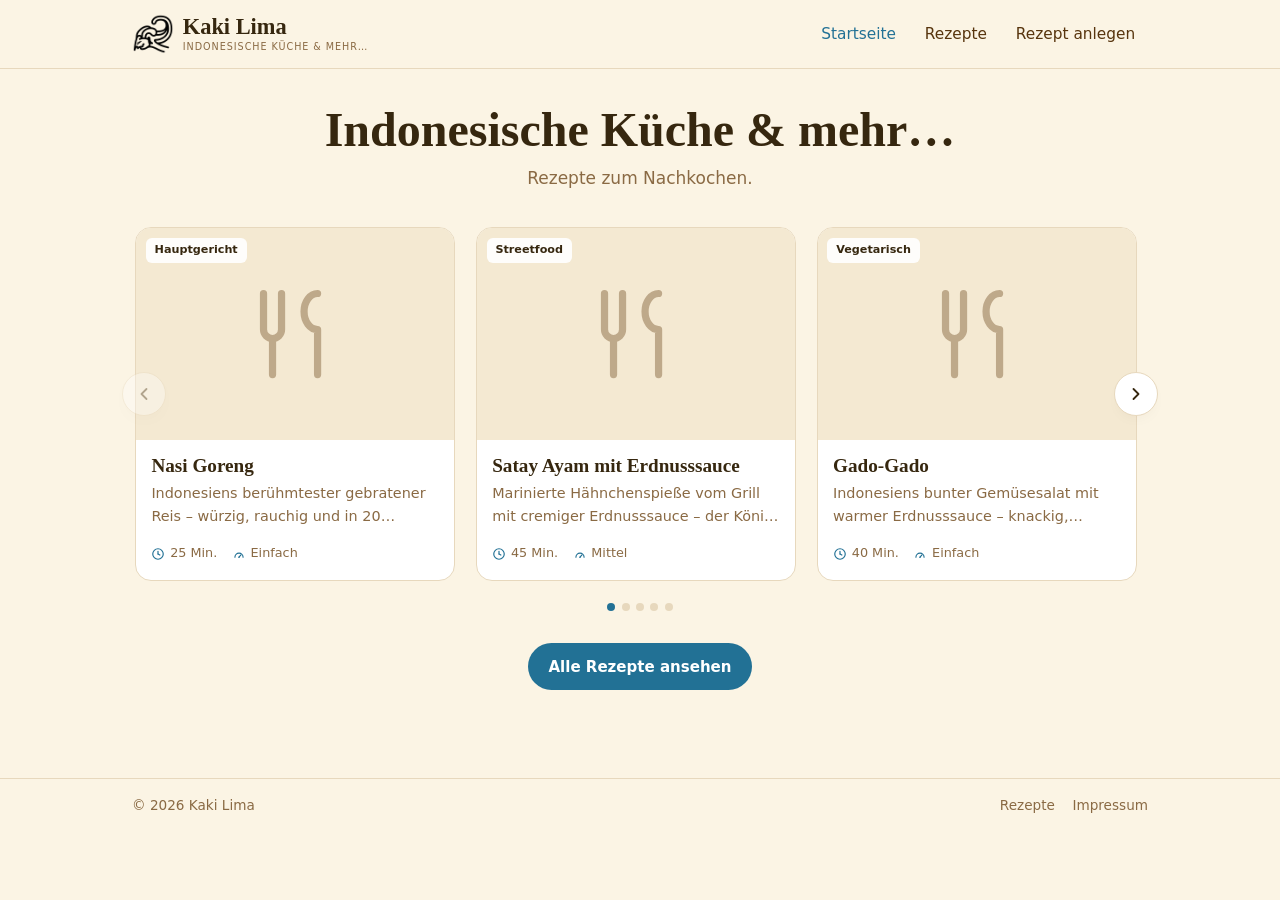
==== commit 9db2af42: "Lade-Spinner für gefühlt schnellere Seite; Preconnect für Platzhalter - Einheitlicher Spinner statt " ====
--- a/index.html
+++ b/index.html
@@ -6,6 +6,7 @@
   <title>Kaki Lima – Indonesische Küche und mehr…</title>
   <meta name="description" content="Indonesische Rezepte zum Nachkochen.">
   <link rel="icon" href="assets/img/logo.png">
+  <link rel="preconnect" href="https://loremflickr.com" crossorigin>
   <link rel="stylesheet" href="assets/fonts/fonts.css">
   <link rel="stylesheet" href="css/styles.css">
 </head>
--- a/css/styles.css
+++ b/css/styles.css
@@ -82,11 +82,11 @@
 .nav-toggle svg { width: 26px; height: 26px; }
 
 /* ---------- Page head ---------- */
-.page-head { padding-block: clamp(1.6rem, 4vw, 2.4rem) 1.2rem; }
+.page-head { padding-block: clamp(1.1rem, 2.6vw, 1.7rem) 1.1rem; }
 .page-head h1 { margin-bottom: .3rem; }
 
 /* ---------- Home hero (minimal) ---------- */
-.home-hero { padding-block: clamp(1.8rem, 4vw, 2.8rem) .5rem; text-align: center; }
+.home-hero { padding-block: clamp(1.2rem, 3vw, 2rem) .5rem; text-align: center; }
 .home-hero h1 { font-size: clamp(2rem, 4.5vw, 3rem); }
 .home-hero p { color: var(--brown-soft); margin-top: .4rem; }
 
@@ -189,7 +189,15 @@
 .state h3 { color: var(--brown-dk); margin-bottom: .4rem; }
 .skeleton { background: var(--paper); border: 1px solid var(--line); border-radius: var(--radius-lg); aspect-ratio: 3/2; opacity: .6; }
 
+/* ---------- Loading spinner ---------- */
+.loading { display: grid; place-items: center; gap: .9rem; padding: clamp(2.5rem, 8vw, 4.5rem) 1rem; color: var(--brown-soft); text-align: center; }
+.loading p { font-size: .92rem; color: var(--brown-soft); }
+.spinner { width: 40px; height: 40px; border-radius: 50%; border: 3px solid var(--cream-2); border-top-color: var(--teal); animation: spin .8s linear infinite; }
+@keyframes spin { to { transform: rotate(360deg); } }
+@media (prefers-reduced-motion: reduce) { .spinner { animation-duration: 1.8s; } }
+
 /* ---------- Single recipe ---------- */
+.recipe.section { padding-top: clamp(1.1rem, 2.6vw, 1.7rem); }
 .crumbs { font-size: .86rem; color: var(--brown-soft); margin-bottom: 1rem; }
 .crumbs a { color: var(--brown-soft); } .crumbs a:hover { color: var(--teal); }
 .recipe-head { margin-bottom: 1.4rem; }
@@ -200,23 +208,35 @@
 .recipe-photo img { position: relative; z-index: 1; width: 100%; height: 100%; object-fit: cover; }
 .recipe-photo .ph { position: absolute; inset: 0; display: grid; place-items: center; }
 .recipe-photo .ph svg { width: 80px; opacity: .45; color: var(--brown-soft); }
-.facts { display: flex; flex-wrap: wrap; gap: 1.2rem 1.8rem; padding: 1rem 1.2rem; background: var(--paper); border: 1px solid var(--line); border-radius: var(--radius); margin-bottom: 1.8rem; }
-.fact { display: flex; align-items: center; gap: .55rem; }
-.fact svg { width: 22px; height: 22px; color: var(--teal); flex: 0 0 auto; }
-.fact b { display: block; font-size: 1rem; color: var(--brown-dk); font-family: var(--f-serif); }
-.fact small { color: var(--brown-soft); font-size: .74rem; text-transform: uppercase; letter-spacing: .05em; }
+.facts { display: grid; grid-template-columns: repeat(auto-fill, minmax(150px, 1fr)); gap: 1.1rem 1rem; padding: 1.1rem 1.3rem; background: var(--paper); border: 1px solid var(--line); border-radius: var(--radius); margin-bottom: 2rem; }
+.fact { display: flex; align-items: center; gap: .6rem; min-width: 0; }
+.fact svg { width: 23px; height: 23px; color: var(--teal); flex: 0 0 auto; }
+.fact > span { min-width: 0; }
+.fact b, .fact small { overflow: hidden; text-overflow: ellipsis; white-space: nowrap; }
+.fact b { display: block; font-size: 1rem; line-height: 1.15; color: var(--brown-dk); font-family: var(--f-serif); }
+.fact small { display: block; color: var(--brown-soft); font-size: .72rem; text-transform: uppercase; letter-spacing: .05em; margin-top: 1px; }
 .recipe-tags { display: flex; flex-wrap: wrap; gap: .4rem; margin-top: .9rem; }
 .tag { font-size: .78rem; background: var(--cream-2); color: var(--brown); padding: .22rem .65rem; border-radius: 999px; }
 .recipe-grid { display: grid; grid-template-columns: 300px 1fr; gap: clamp(1.5rem, 4vw, 3rem); align-items: start; }
 .recipe-grid.single { grid-template-columns: 1fr; max-width: 70ch; }
 @media (max-width: 760px) { .recipe-grid { grid-template-columns: 1fr; } }
 
-.recipe-actions { display: flex; flex-wrap: wrap; gap: .6rem; margin-top: 1.2rem; }
-.recipe-actions .btn { padding: .55rem 1rem; font-size: .9rem; }
+.recipe-actions { display: flex; flex-wrap: wrap; gap: .6rem; margin-top: 1.4rem; }
+.recipe-actions .btn { padding: .55rem 1.1rem; font-size: .9rem; }
 .recipe-actions .btn svg { width: 17px; height: 17px; }
 .ingredients { background: var(--cream); border: 1px solid var(--line); border-radius: var(--radius-lg); padding: 1.3rem; position: sticky; top: 80px; }
-.ingredients h2 { font-size: 1.3rem; margin-bottom: .8rem; }
+.ing-head { display: flex; align-items: center; justify-content: space-between; gap: .6rem .9rem; flex-wrap: wrap; margin-bottom: 1.1rem; }
+.ing-head h2 { font-size: 1.3rem; margin: 0; }
 @media (max-width: 760px) { .ingredients { position: static; } }
+
+/* portion calculator */
+.portions { display: inline-flex; align-items: center; gap: .45rem; background: var(--paper); border: 1px solid var(--line); border-radius: 999px; padding: .22rem .3rem; }
+.portions button { width: 28px; height: 28px; border-radius: 50%; border: 1px solid var(--line); background: var(--cream); color: var(--brown-dk); font-size: 1.15rem; line-height: 1; display: grid; place-items: center; transition: background .15s; }
+.portions button:hover { background: var(--cream-2); }
+.portions button:disabled { opacity: .4; cursor: default; }
+.portions .p-val { font-family: var(--f-serif); font-weight: 700; font-size: 1.05rem; color: var(--brown-dk); min-width: 1.4ch; text-align: center; }
+.portions .p-label { font-size: .68rem; text-transform: uppercase; letter-spacing: .05em; color: var(--brown-soft); padding-right: .25rem; }
+.ingredients .qty { font-weight: 700; color: var(--brown-dk); white-space: nowrap; }
 
 /* ---------- Markdown body ---------- */
 .md h2 { font-size: 1.5rem; margin: 1.8rem 0 .7rem; }
@@ -239,7 +259,42 @@
 .md table { width: 100%; border-collapse: collapse; margin-bottom: 1.1rem; }
 .md th, .md td { text-align: left; padding: .5rem .7rem; border-bottom: 1px solid var(--line); }
 .md th { font-family: var(--f-serif); }
-.recipe-foot { margin-top: 2rem; padding-top: 1.2rem; border-top: 1px solid var(--line); }
+.md ol { list-style: none; }   /* numbering comes from the counter badge only */
+.recipe-foot { margin-top: 2.4rem; padding-top: 1.4rem; border-top: 1px solid var(--line); display: flex; align-items: center; justify-content: space-between; gap: .8rem 2rem; flex-wrap: wrap; }
+
+/* steps: read-only "done" marker (abhaken happens in cooking mode) */
+.md ol li.is-done { color: var(--brown-soft); text-decoration: line-through; text-decoration-color: var(--line); }
+.md ol li.is-done::before { content: "✓"; background: var(--teal); }
+
+/* ---------- related recipes ---------- */
+.related { margin-top: 2.6rem; }
+.related h2 { font-size: 1.5rem; margin-bottom: 1.1rem; }
+
+/* ---------- cooking mode (full-screen, step by step) ---------- */
+body.cook-open { overflow: hidden; }
+.cook-overlay { position: fixed; inset: 0; z-index: 200; background: var(--cream); display: flex; animation: cook-in .2s ease; }
+@keyframes cook-in { from { opacity: 0; } to { opacity: 1; } }
+.cook-inner { margin: auto; width: 100%; max-width: 760px; height: 100%; display: flex; flex-direction: column; padding: clamp(1.1rem, 4vw, 2rem); }
+.cook-bar { display: flex; align-items: center; justify-content: space-between; gap: 1rem; }
+.cook-title { font-family: var(--f-serif); font-weight: 700; font-size: 1.2rem; color: var(--brown-dk); }
+.cook-close { width: 44px; height: 44px; border-radius: 50%; border: 1px solid var(--line); background: var(--paper); color: var(--brown-dk); display: grid; place-items: center; flex: 0 0 auto; }
+.cook-close:hover { background: var(--cream-2); }
+.cook-close svg { width: 20px; height: 20px; }
+.cook-progress { height: 7px; background: var(--cream-2); border-radius: 999px; margin-top: 1.1rem; overflow: hidden; }
+.cook-progress span { display: block; height: 100%; width: 0; background: var(--teal); border-radius: 999px; transition: width .3s ease; }
+.cook-stage { flex: 1; display: flex; flex-direction: column; justify-content: center; overflow-y: auto; padding: 1.5rem 0; }
+.cook-meta { font-size: .78rem; text-transform: uppercase; letter-spacing: .07em; color: var(--brown-soft); margin-bottom: 1rem; }
+.cook-meta b { color: var(--teal); font-size: 1.15rem; }
+.cook-checked { color: var(--teal); }
+.cook-text { font-family: var(--f-serif); font-size: clamp(1.45rem, 4.5vw, 2.1rem); line-height: 1.4; color: var(--brown-dk); }
+.cook-finish { text-align: center; }
+.cook-finish svg { width: 64px; height: 64px; color: var(--teal); margin: 0 auto 1rem; }
+.cook-finish h2 { font-size: 2rem; }
+.cook-nav { display: flex; gap: .8rem; }
+.cook-nav .btn { padding: .95rem 1.2rem; font-size: 1rem; }
+.cook-nav .cook-next { flex: 1; justify-content: center; }
+.cook-nav .cook-prev { min-width: 130px; justify-content: center; }
+@media (max-width: 520px) { .cook-nav .cook-prev { min-width: 96px; } }
 
 /* ---------- Prose (leitfaden / impressum) ---------- */
 .prose h2 { margin: 1.8rem 0 .7rem; }
@@ -257,6 +312,33 @@
 .prose th { background: var(--cream-2); font-family: var(--f-serif); }
 .callout { background: var(--cream); border: 1px solid var(--line); border-left: 3px solid var(--teal); border-radius: 0 var(--radius) var(--radius) 0; padding: .9rem 1.1rem; margin: 1.2rem 0; }
 
+/* ---------- Recipe generator ---------- */
+.gen-form fieldset { border: 1px solid var(--line); border-radius: var(--radius-lg); padding: 1.2rem 1.3rem 1.4rem; margin-bottom: 1.4rem; background: var(--paper); }
+.gen-form legend { font-family: var(--f-serif); font-weight: 700; color: var(--brown-dk); padding: 0 .5rem; font-size: 1.1rem; }
+.grid2 { display: grid; grid-template-columns: 1fr 1fr; gap: .9rem 1.1rem; }
+.grid2 .span2 { grid-column: 1 / -1; }
+@media (max-width: 560px) { .grid2 { grid-template-columns: 1fr; } .grid2 .span2 { grid-column: auto; } }
+.field { display: flex; flex-direction: column; gap: .3rem; }
+.field > span { font-size: .85rem; font-weight: 600; color: var(--brown-dk); }
+.field > span em { color: var(--teal); font-style: normal; }
+.field > span small { font-weight: 500; color: var(--brown-soft); }
+.gen-form input, .gen-form select, .gen-form textarea {
+  font: inherit; color: var(--brown-dk); background: var(--cream); border: 1px solid var(--line);
+  border-radius: var(--radius); padding: .55rem .7rem; width: 100%; transition: border-color .15s;
+}
+.gen-form input:focus, .gen-form select:focus, .gen-form textarea:focus { outline: 0; border-color: var(--teal); }
+.gen-form textarea { resize: vertical; line-height: 1.5; }
+.field.checkbox { flex-direction: row; align-items: center; gap: .5rem; }
+.field.checkbox input { width: auto; }
+.field.checkbox span { font-weight: 500; }
+
+.gen-output { margin-top: .5rem; }
+.gen-output-head { display: flex; align-items: baseline; justify-content: space-between; gap: .8rem; flex-wrap: wrap; margin-bottom: .6rem; }
+.gen-output-head h2 { font-size: 1.4rem; }
+.gen-output pre { background: var(--brown-dk); color: #f3e9d6; padding: 1.1rem 1.2rem; border-radius: var(--radius); overflow-x: auto; font-size: .86rem; line-height: 1.55; font-family: ui-monospace, monospace; max-height: 460px; }
+.gen-actions { display: flex; flex-wrap: wrap; gap: .6rem; margin-top: 1rem; }
+.gen-hint { margin-top: .8rem; font-size: .88rem; }
+
 /* ---------- Slim footer ---------- */
 .site-footer { border-top: 1px solid var(--line); background: var(--cream); margin-top: 2.5rem; }
 .site-footer .wrap { display: flex; align-items: center; justify-content: space-between; gap: 1rem; flex-wrap: wrap; padding-block: 1rem; font-size: .85rem; color: var(--brown-soft); }
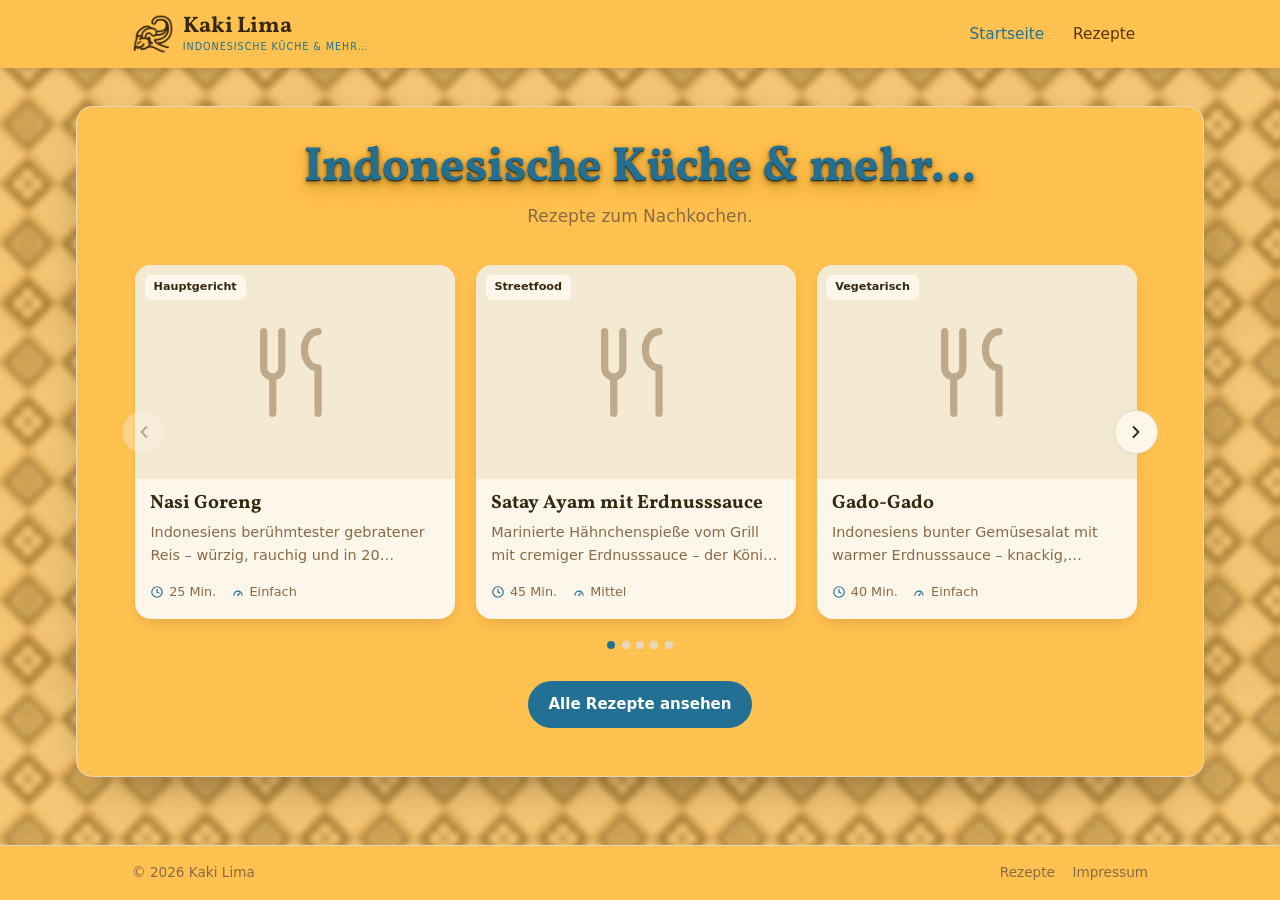
==== commit c3266113: "V1" ====
--- a/index.html
+++ b/index.html
@@ -33,5 +33,7 @@
   <script src="js/site.js"></script>
   <script src="js/recipes-data.js"></script>
   <script src="js/home.js"></script>
+  <script data-goatcounter="https://flohkoenig.goatcounter.com/count"
+        async src="//gc.zgo.at/count.js"></script>
 </body>
 </html>
--- a/assets/fonts/fonts.css
+++ b/assets/fonts/fonts.css
@@ -1,64 +1,84 @@
 @font-face{
-  font-family:'PT Serif';
+  font-family:'Vollkorn';
+  font-style:normal;
+  font-weight:400;
+  font-display:swap;
+  src:url(Vollkorn-Regular.ttf) format('truetype');
+}
+@font-face{
+  font-family:'Vollkorn';
   font-style:italic;
   font-weight:400;
   font-display:swap;
-  src:url(ptserif-400-italic-latin-ext.woff2) format('woff2');
-  unicode-range:U+0100-02BA, U+02BD-02C5, U+02C7-02CC, U+02CE-02D7, U+02DD-02FF, U+0304, U+0308, U+0329, U+1D00-1DBF, U+1E00-1E9F, U+1EF2-1EFF, U+2020, U+20A0-20AB, U+20AD-20C0, U+2113, U+2C60-2C7F, U+A720-A7FF;
+  src:url(Vollkorn-Italic.ttf) format('truetype');
 }
 @font-face{
-  font-family:'PT Serif';
-  font-style:italic;
-  font-weight:400;
+  font-family:'Vollkorn';
+  font-style:normal;
+  font-weight:500;
   font-display:swap;
-  src:url(ptserif-400-italic-latin.woff2) format('woff2');
-  unicode-range:U+0000-00FF, U+0131, U+0152-0153, U+02BB-02BC, U+02C6, U+02DA, U+02DC, U+0304, U+0308, U+0329, U+2000-206F, U+20AC, U+2122, U+2191, U+2193, U+2212, U+2215, U+FEFF, U+FFFD;
+  src:url(Vollkorn-Medium.ttf) format('truetype');
 }
 @font-face{
-  font-family:'PT Serif';
+  font-family:'Vollkorn';
+  font-style:italic;
+  font-weight:500;
+  font-display:swap;
+  src:url(Vollkorn-MediumItalic.ttf) format('truetype');
+}
+@font-face{
+  font-family:'Vollkorn';
+  font-style:normal;
+  font-weight:600;
+  font-display:swap;
+  src:url(Vollkorn-SemiBold.ttf) format('truetype');
+}
+@font-face{
+  font-family:'Vollkorn';
+  font-style:italic;
+  font-weight:600;
+  font-display:swap;
+  src:url(Vollkorn-SemiBoldItalic.ttf) format('truetype');
+}
+@font-face{
+  font-family:'Vollkorn';
+  font-style:normal;
+  font-weight:700;
+  font-display:swap;
+  src:url(Vollkorn-Bold.ttf) format('truetype');
+}
+@font-face{
+  font-family:'Vollkorn';
   font-style:italic;
   font-weight:700;
   font-display:swap;
-  src:url(ptserif-700-italic-latin-ext.woff2) format('woff2');
-  unicode-range:U+0100-02BA, U+02BD-02C5, U+02C7-02CC, U+02CE-02D7, U+02DD-02FF, U+0304, U+0308, U+0329, U+1D00-1DBF, U+1E00-1E9F, U+1EF2-1EFF, U+2020, U+20A0-20AB, U+20AD-20C0, U+2113, U+2C60-2C7F, U+A720-A7FF;
+  src:url(Vollkorn-BoldItalic.ttf) format('truetype');
 }
 @font-face{
-  font-family:'PT Serif';
-  font-style:italic;
-  font-weight:700;
+  font-family:'Vollkorn';
+  font-style:normal;
+  font-weight:800;
   font-display:swap;
-  src:url(ptserif-700-italic-latin.woff2) format('woff2');
-  unicode-range:U+0000-00FF, U+0131, U+0152-0153, U+02BB-02BC, U+02C6, U+02DA, U+02DC, U+0304, U+0308, U+0329, U+2000-206F, U+20AC, U+2122, U+2191, U+2193, U+2212, U+2215, U+FEFF, U+FFFD;
+  src:url(Vollkorn-ExtraBold.ttf) format('truetype');
 }
 @font-face{
-  font-family:'PT Serif';
-  font-style:normal;
-  font-weight:400;
+  font-family:'Vollkorn';
+  font-style:italic;
+  font-weight:800;
   font-display:swap;
-  src:url(ptserif-400-normal-latin-ext.woff2) format('woff2');
-  unicode-range:U+0100-02BA, U+02BD-02C5, U+02C7-02CC, U+02CE-02D7, U+02DD-02FF, U+0304, U+0308, U+0329, U+1D00-1DBF, U+1E00-1E9F, U+1EF2-1EFF, U+2020, U+20A0-20AB, U+20AD-20C0, U+2113, U+2C60-2C7F, U+A720-A7FF;
+  src:url(Vollkorn-ExtraBoldItalic.ttf) format('truetype');
 }
 @font-face{
-  font-family:'PT Serif';
+  font-family:'Vollkorn';
   font-style:normal;
-  font-weight:400;
+  font-weight:900;
   font-display:swap;
-  src:url(ptserif-400-normal-latin.woff2) format('woff2');
-  unicode-range:U+0000-00FF, U+0131, U+0152-0153, U+02BB-02BC, U+02C6, U+02DA, U+02DC, U+0304, U+0308, U+0329, U+2000-206F, U+20AC, U+2122, U+2191, U+2193, U+2212, U+2215, U+FEFF, U+FFFD;
+  src:url(Vollkorn-Black.ttf) format('truetype');
 }
 @font-face{
-  font-family:'PT Serif';
-  font-style:normal;
-  font-weight:700;
+  font-family:'Vollkorn';
+  font-style:italic;
+  font-weight:900;
   font-display:swap;
-  src:url(ptserif-700-normal-latin-ext.woff2) format('woff2');
-  unicode-range:U+0100-02BA, U+02BD-02C5, U+02C7-02CC, U+02CE-02D7, U+02DD-02FF, U+0304, U+0308, U+0329, U+1D00-1DBF, U+1E00-1E9F, U+1EF2-1EFF, U+2020, U+20A0-20AB, U+20AD-20C0, U+2113, U+2C60-2C7F, U+A720-A7FF;
+  src:url(Vollkorn-BlackItalic.ttf) format('truetype');
 }
-@font-face{
-  font-family:'PT Serif';
-  font-style:normal;
-  font-weight:700;
-  font-display:swap;
-  src:url(ptserif-700-normal-latin.woff2) format('woff2');
-  unicode-range:U+0000-00FF, U+0131, U+0152-0153, U+02BB-02BC, U+02C6, U+02DA, U+02DC, U+0304, U+0308, U+0329, U+2000-206F, U+20AC, U+2122, U+2191, U+2193, U+2212, U+2215, U+FEFF, U+FFFD;
-}
--- a/css/styles.css
+++ b/css/styles.css
@@ -1,11 +1,12 @@
 /* =========================================================================
    Kaki Lima — Indonesische Küche & mehr…
-   Schlicht, warm, ruhig. PT Serif + Brauntöne.
+   Schlicht, warm, ruhig. Vollkorn + Brauntöne.
    ========================================================================= */
 
 :root {
-  --paper:    #ffffff;
-  --cream:    #fbf4e4;
+  /* warmes Creme statt reinem Weiß – harmoniert mit dem goldenen Hintergrund */
+  --paper:    #fdf6ea;
+  --cream:    #ffc14f;
   --cream-2:  #f4e9d2;
   --amber:    #e0a12e;
   --amber-dk: #c2871d;
@@ -16,12 +17,15 @@
   --teal-dk:  #195a78;
   --line:     #e7d8bd;
   --shadow:   rgba(54, 39, 15, .10);
-
-  --f-serif: "PT Serif", Georgia, "Times New Roman", serif;
+  /* weicher, diffuser Schatten – ersetzt harte Kanten/Linien zur Abgrenzung */
+  --shadow-box: 0 6px 18px -8px rgba(54, 39, 15, .28);
+
+  --f-serif: "Vollkorn", Georgia, "Times New Roman", serif;
   --f-sans:  system-ui, -apple-system, "Segoe UI", Roboto, Helvetica, Arial, sans-serif;
 
   --maxw: 1080px;
   --maxw-narrow: 760px;
+  --radius-sm: 6px;
   --radius: 10px;
   --radius-lg: 16px;
 }
@@ -36,6 +40,38 @@
   line-height: 1.6;
   font-size: 17px;
   -webkit-font-smoothing: antialiased;
+  /* Spaltenlayout, damit der Footer immer am Seitenende sitzt */
+  min-height: 100vh;
+  display: flex;
+  flex-direction: column;
+}
+
+/* Batik-Kachel als Seitenhintergrund – leicht weichgezeichnet und
+   transparent, sodass das Muster erkennbar, aber dezent bleibt */
+body::before {
+  content: "";
+  position: fixed;
+  inset: 0;
+  z-index: -1;
+  background: url("../assets/web/batik.jpeg") repeat;
+  background-size: 340px auto;
+  filter: blur(3px);
+  opacity: .35;
+  /* Blur-Ränder über den Viewport hinausziehen, damit keine Kanten entstehen */
+  transform: scale(1.05);
+  pointer-events: none;
+}
+
+/* ---------- Inhalts-"Box": liegt über dem Batik-Muster,
+   nimmt den bisherigen Hintergrund-Farbton (--cream) an ---------- */
+main {
+  width: min(calc(var(--maxw) + 3rem), calc(100% - clamp(1.2rem, 5vw, 3rem)));
+  margin-inline: auto;
+  margin-block: clamp(1rem, 3vw, 2.5rem);
+  background: var(--cream);
+  border: 1px solid var(--line);
+  border-radius: var(--radius-lg);
+  box-shadow: 0 18px 50px -24px rgba(54, 39, 15, .55);
 }
 img, svg { display: block; max-width: 100%; }
 a { color: var(--teal); text-decoration: none; }
@@ -66,15 +102,15 @@
 .btn--ghost:hover { background: var(--brown); color: var(--cream); }
 
 /* ---------- Header ---------- */
-.site-header { background: var(--cream); border-bottom: 1px solid var(--line); position: sticky; top: 0; z-index: 50; }
+.site-header { background: var(--cream); box-shadow: 0 6px 16px -12px rgba(54, 39, 15, .5); position: sticky; top: 0; z-index: 50; }
 .nav { display: flex; align-items: center; justify-content: space-between; gap: 1rem; padding-block: .8rem; }
 .brand { display: inline-flex; align-items: center; gap: .55rem; }
-.brand-logo { width: 42px; height: 42px; object-fit: contain; }
+.brand-logo { width: 42px; height: 42px; flex: 0 0 auto; object-fit: contain; }
 .brand-name { font-family: var(--f-serif); font-weight: 700; font-size: 1.4rem; color: var(--brown-dk); line-height: 1; }
-.brand-name small { display: block; font-family: var(--f-sans); font-weight: 500; font-size: .6rem; letter-spacing: .1em; text-transform: uppercase; color: var(--brown-soft); margin-top: 3px; }
+.brand-name small { display: block; font-family: var(--f-sans); font-weight: 500; font-size: .6rem; letter-spacing: .1em; text-transform: uppercase; color: var(--teal); margin-top: 3px; }
 
 .nav-links { display: flex; align-items: center; gap: .2rem; }
-.nav-links a { padding: .45rem .8rem; border-radius: 6px; color: var(--brown); font-weight: 500; font-size: .96rem; }
+.nav-links a { padding: .45rem .8rem; border-radius: var(--radius-sm); color: var(--brown); font-weight: 500; font-size: .96rem; }
 .nav-links a:hover { background: var(--cream-2); color: var(--brown-dk); }
 .nav-links a.is-active { color: var(--teal); }
 
@@ -87,7 +123,15 @@
 
 /* ---------- Home hero (minimal) ---------- */
 .home-hero { padding-block: clamp(1.2rem, 3vw, 2rem) .5rem; text-align: center; }
-.home-hero h1 { font-size: clamp(2rem, 4.5vw, 3rem); }
+/* gestufter Schatten: dunkel direkt an der Schrift, nach außen ins Orange auslaufend */
+.home-hero h1 {
+  font-size: clamp(2rem, 4.5vw, 3rem); color: var(--teal);
+  text-shadow:
+    0 1px 1px rgba(0, 0, 0, .7),
+    0 2px 4px rgba(54, 39, 15, .6),
+    0 5px 10px rgba(194, 135, 29, .75),
+    0 9px 20px rgba(224, 161, 46, .85);
+}
 .home-hero p { color: var(--brown-soft); margin-top: .4rem; }
 
 /* ---------- Carousel ---------- */
@@ -126,8 +170,9 @@
 @media (max-width: 540px) { .grid { grid-template-columns: 1fr; } }
 
 .recipe-card {
-  background: var(--paper); border: 1px solid var(--line); border-radius: var(--radius-lg);
+  background: var(--paper); border-radius: var(--radius-lg);
   overflow: hidden; display: flex; flex-direction: column; height: 100%;
+  box-shadow: var(--shadow-box);
   transition: box-shadow .2s, transform .2s;
 }
 .recipe-card:hover { box-shadow: 0 12px 26px -16px var(--shadow); transform: translateY(-3px); }
@@ -136,7 +181,7 @@
 .recipe-card .thumb img { position: relative; z-index: 1; width: 100%; height: 100%; object-fit: cover; }
 .recipe-card .thumb .ph { position: absolute; inset: 0; display: grid; place-items: center; }
 .recipe-card .thumb .ph svg { width: 34%; opacity: .5; color: var(--brown-soft); }
-.recipe-card .cat { position: absolute; z-index: 2; top: .6rem; left: .6rem; background: rgba(255,255,255,.92); color: var(--brown-dk); font-size: .7rem; font-weight: 600; padding: .22rem .55rem; border-radius: 6px; }
+.recipe-card .cat { position: absolute; z-index: 2; top: .6rem; left: .6rem; background: rgba(255,248,238,.94); color: var(--brown-dk); font-size: .7rem; font-weight: 600; padding: .22rem .55rem; border-radius: var(--radius-sm); }
 .recipe-card .body { padding: .85rem .95rem 1rem; display: flex; flex-direction: column; gap: .35rem; flex: 1; }
 .recipe-card h3 { font-size: 1.2rem; color: var(--brown-dk); }
 .recipe-card p { font-size: .9rem; color: var(--brown-soft); display: -webkit-box; -webkit-line-clamp: 2; -webkit-box-orient: vertical; overflow: hidden; }
@@ -148,8 +193,8 @@
 .list { display: flex; flex-direction: column; gap: .8rem; }
 .recipe-row {
   display: flex; gap: 1rem; align-items: stretch;
-  background: var(--paper); border: 1px solid var(--line); border-radius: var(--radius-lg);
-  overflow: hidden; transition: box-shadow .2s;
+  background: var(--paper); border-radius: var(--radius-lg);
+  overflow: hidden; box-shadow: var(--shadow-box); transition: box-shadow .2s;
 }
 .recipe-row:hover { box-shadow: 0 10px 22px -16px var(--shadow); }
 .recipe-row a { display: flex; gap: 1rem; align-items: stretch; width: 100%; color: inherit; }
@@ -194,7 +239,11 @@
 .loading p { font-size: .92rem; color: var(--brown-soft); }
 .spinner { width: 40px; height: 40px; border-radius: 50%; border: 3px solid var(--cream-2); border-top-color: var(--teal); animation: spin .8s linear infinite; }
 @keyframes spin { to { transform: rotate(360deg); } }
-@media (prefers-reduced-motion: reduce) { .spinner { animation-duration: 1.8s; } }
+.loading.is-leaving { animation: kl-fadeout .28s ease forwards; }
+@keyframes kl-fadeout { to { opacity: 0; } }
+.fade-in { animation: kl-fadein .5s ease both; }
+@keyframes kl-fadein { from { opacity: 0; transform: translateY(8px); } to { opacity: 1; transform: none; } }
+@media (prefers-reduced-motion: reduce) { .spinner { animation-duration: 1.8s; } .fade-in, .loading.is-leaving { animation: none; } }
 
 /* ---------- Single recipe ---------- */
 .recipe.section { padding-top: clamp(1.1rem, 2.6vw, 1.7rem); }
@@ -204,11 +253,11 @@
 .recipe-head .kicker { font-size: .76rem; font-weight: 600; text-transform: uppercase; letter-spacing: .08em; color: var(--teal); display: block; margin-bottom: .4rem; }
 .recipe-head h1 { margin-bottom: .5rem; }
 .recipe-head p.lead { color: var(--brown); max-width: 62ch; }
-.recipe-photo { position: relative; width: 100%; aspect-ratio: 16/9; border-radius: var(--radius-lg); overflow: hidden; background: var(--cream-2); margin-bottom: 1.4rem; }
+.recipe-photo { position: relative; width: 100%; aspect-ratio: 16/9; border-radius: var(--radius-lg); overflow: hidden; background: var(--cream-2); box-shadow: var(--shadow-box); margin-bottom: 1.4rem; }
 .recipe-photo img { position: relative; z-index: 1; width: 100%; height: 100%; object-fit: cover; }
 .recipe-photo .ph { position: absolute; inset: 0; display: grid; place-items: center; }
 .recipe-photo .ph svg { width: 80px; opacity: .45; color: var(--brown-soft); }
-.facts { display: grid; grid-template-columns: repeat(auto-fill, minmax(150px, 1fr)); gap: 1.1rem 1rem; padding: 1.1rem 1.3rem; background: var(--paper); border: 1px solid var(--line); border-radius: var(--radius); margin-bottom: 2rem; }
+.facts { display: grid; grid-template-columns: repeat(auto-fill, minmax(150px, 1fr)); gap: 1.1rem 1rem; padding: 1.1rem 1.3rem; background: var(--paper); border: 1px solid var(--line); border-radius: var(--radius); box-shadow: var(--shadow-box); margin-bottom: 2rem; }
 .fact { display: flex; align-items: center; gap: .6rem; min-width: 0; }
 .fact svg { width: 23px; height: 23px; color: var(--teal); flex: 0 0 auto; }
 .fact > span { min-width: 0; }
@@ -223,8 +272,12 @@
 
 .recipe-actions { display: flex; flex-wrap: wrap; gap: .6rem; margin-top: 1.4rem; }
 .recipe-actions .btn { padding: .55rem 1.1rem; font-size: .9rem; }
-.recipe-actions .btn svg { width: 17px; height: 17px; }
-.ingredients { background: var(--cream); border: 1px solid var(--line); border-radius: var(--radius-lg); padding: 1.3rem; position: sticky; top: 80px; }
+.recipe-actions .btn svg { width: 17px; height: 17px; color: var(--teal); }
+/* gleiches Akzentschema wie der Rest: dezente Linie + Teal-Icon, Hover in Teal */
+.recipe-actions .btn--ghost { border-color: var(--line); color: var(--brown-dk); background: var(--paper); }
+.recipe-actions .btn--ghost:hover { background: var(--cream-2); border-color: var(--teal); color: var(--brown-dk); }
+.recipe-actions .btn--ghost:hover svg { color: var(--teal); }
+.ingredients { background: var(--cream); border: 1px solid var(--line); border-radius: var(--radius-lg); box-shadow: var(--shadow-box); padding: 1.3rem; position: sticky; top: 80px; }
 .ing-head { display: flex; align-items: center; justify-content: space-between; gap: .6rem .9rem; flex-wrap: wrap; margin-bottom: 1.1rem; }
 .ing-head h2 { font-size: 1.3rem; margin: 0; }
 @media (max-width: 760px) { .ingredients { position: static; } }
@@ -252,14 +305,14 @@
 .ingredients .md ul li { padding-bottom: .55rem; border-bottom: 1px solid var(--line); }
 .ingredients .md ul li:last-child { border-bottom: 0; }
 .md blockquote { border-left: 3px solid var(--amber); background: var(--cream); padding: .85rem 1rem; border-radius: 0 var(--radius) var(--radius) 0; margin-bottom: 1.1rem; font-style: italic; }
-.md img { border-radius: var(--radius); margin: 1.1rem 0; width: 100%; }
+.md img { border-radius: var(--radius); box-shadow: var(--shadow-box); margin: 1.1rem 0; width: 100%; }
 .md a { text-decoration: underline; text-underline-offset: 2px; }
 .md strong { color: var(--brown-dk); }
-.md code { background: var(--cream-2); padding: .1em .4em; border-radius: 4px; font-size: .9em; font-family: ui-monospace, monospace; }
+.md code { background: var(--cream-2); padding: .1em .4em; border-radius: var(--radius-sm); font-size: .9em; font-family: ui-monospace, monospace; }
 .md table { width: 100%; border-collapse: collapse; margin-bottom: 1.1rem; }
 .md th, .md td { text-align: left; padding: .5rem .7rem; border-bottom: 1px solid var(--line); }
 .md th { font-family: var(--f-serif); }
-.md ol { list-style: none; }   /* numbering comes from the counter badge only */
+.md ol { list-style: none; padding-left: 0; }   /* numbering comes from the counter badge only; kill the browser's default indent */
 .recipe-foot { margin-top: 2.4rem; padding-top: 1.4rem; border-top: 1px solid var(--line); display: flex; align-items: center; justify-content: space-between; gap: .8rem 2rem; flex-wrap: wrap; }
 
 /* steps: read-only "done" marker (abhaken happens in cooking mode) */
@@ -269,6 +322,14 @@
 /* ---------- related recipes ---------- */
 .related { margin-top: 2.6rem; }
 .related h2 { font-size: 1.5rem; margin-bottom: 1.1rem; }
+
+/* ---------- image gallery ---------- */
+.gallery { margin-top: 2.2rem; }
+.gallery h2 { font-size: 1.5rem; margin-bottom: 1rem; }
+.gallery-grid { display: grid; grid-template-columns: repeat(auto-fill, minmax(180px, 1fr)); gap: .8rem; }
+.gallery-grid a { display: block; aspect-ratio: 4 / 3; border-radius: var(--radius); overflow: hidden; background: var(--cream-2); box-shadow: var(--shadow-box); }
+.gallery-grid img { width: 100%; height: 100%; object-fit: cover; transition: transform .25s; }
+.gallery-grid a:hover img { transform: scale(1.04); }
 
 /* ---------- cooking mode (full-screen, step by step) ---------- */
 body.cook-open { overflow: hidden; }
@@ -305,7 +366,7 @@
 .prose li { margin-bottom: .4rem; }
 .prose pre { background: var(--brown-dk); color: #f3e9d6; padding: 1rem 1.2rem; border-radius: var(--radius); overflow-x: auto; font-size: .86rem; line-height: 1.55; margin: 1.1rem 0; font-family: ui-monospace, monospace; }
 .prose pre code { background: none; color: inherit; padding: 0; }
-.prose code { background: var(--cream-2); padding: .12em .4em; border-radius: 4px; font-size: .9em; font-family: ui-monospace, monospace; }
+.prose code { background: var(--cream-2); padding: .12em .4em; border-radius: var(--radius-sm); font-size: .9em; font-family: ui-monospace, monospace; }
 .prose a { text-decoration: underline; text-underline-offset: 2px; }
 .prose table { width: 100%; border-collapse: collapse; margin: 1.1rem 0; font-size: .94rem; }
 .prose th, .prose td { text-align: left; padding: .5rem .8rem; border-bottom: 1px solid var(--line); }
@@ -313,6 +374,8 @@
 .callout { background: var(--cream); border: 1px solid var(--line); border-left: 3px solid var(--teal); border-radius: 0 var(--radius) var(--radius) 0; padding: .9rem 1.1rem; margin: 1.2rem 0; }
 
 /* ---------- Recipe generator ---------- */
+.gen-upload { display: flex; align-items: center; gap: .8rem; flex-wrap: wrap; margin-bottom: 1.4rem; }
+.gen-upload label { cursor: pointer; }
 .gen-form fieldset { border: 1px solid var(--line); border-radius: var(--radius-lg); padding: 1.2rem 1.3rem 1.4rem; margin-bottom: 1.4rem; background: var(--paper); }
 .gen-form legend { font-family: var(--f-serif); font-weight: 700; color: var(--brown-dk); padding: 0 .5rem; font-size: 1.1rem; }
 .grid2 { display: grid; grid-template-columns: 1fr 1fr; gap: .9rem 1.1rem; }
@@ -332,6 +395,11 @@
 .field.checkbox input { width: auto; }
 .field.checkbox span { font-weight: 500; }
 
+.rel-picker { display: flex; flex-wrap: wrap; gap: .5rem; }
+.rel-chip { border: 1px solid var(--line); background: var(--cream); color: var(--brown); padding: .4rem .85rem; border-radius: 999px; font-size: .88rem; transition: background .15s, border-color .15s, color .15s; }
+.rel-chip:hover { border-color: var(--amber-dk); }
+.rel-chip.is-active { background: var(--teal); color: #fff; border-color: var(--teal); }
+
 .gen-output { margin-top: .5rem; }
 .gen-output-head { display: flex; align-items: baseline; justify-content: space-between; gap: .8rem; flex-wrap: wrap; margin-bottom: .6rem; }
 .gen-output-head h2 { font-size: 1.4rem; }
@@ -340,7 +408,8 @@
 .gen-hint { margin-top: .8rem; font-size: .88rem; }
 
 /* ---------- Slim footer ---------- */
-.site-footer { border-top: 1px solid var(--line); background: var(--cream); margin-top: 2.5rem; }
+/* margin-top:auto schiebt den Footer im Flex-Body stets ans Seitenende */
+.site-footer { border-top: 1px solid var(--line); background: var(--cream); margin-top: auto; }
 .site-footer .wrap { display: flex; align-items: center; justify-content: space-between; gap: 1rem; flex-wrap: wrap; padding-block: 1rem; font-size: .85rem; color: var(--brown-soft); }
 .site-footer a { color: var(--brown-soft); }
 .site-footer a:hover { color: var(--teal); }
@@ -373,6 +442,8 @@
 @media print {
   :root { --cream: #fff; --cream-2: #fff; }
   body { background: #fff; color: #1a1a1a; font-size: 12pt; }
+  body::before { display: none; }
+  main { background: #fff; border: 0; box-shadow: none; margin: 0; width: auto; }
   .site-header, .site-footer, .no-print, .carousel-btn, .recipe-photo .ph, .toast { display: none !important; }
   .section { padding: 0 !important; }
   .wrap { max-width: none; padding: 0; }
